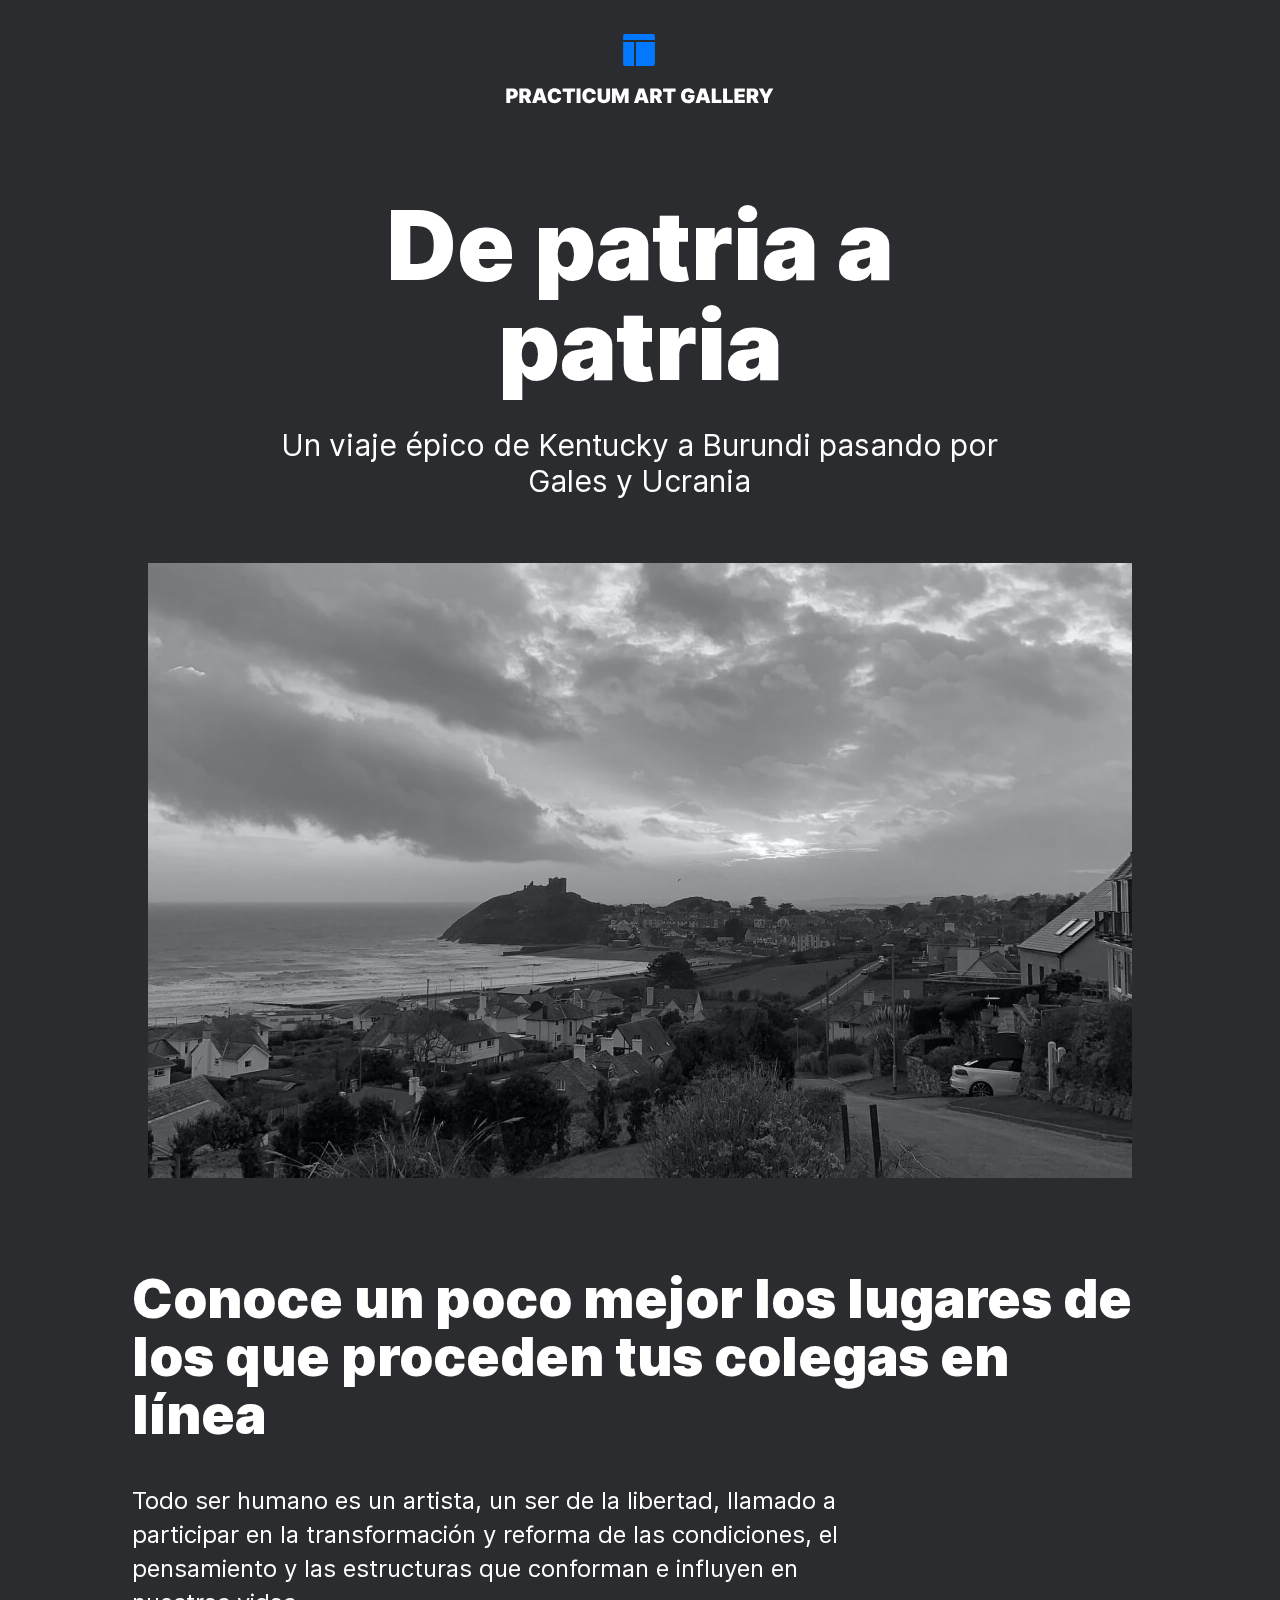
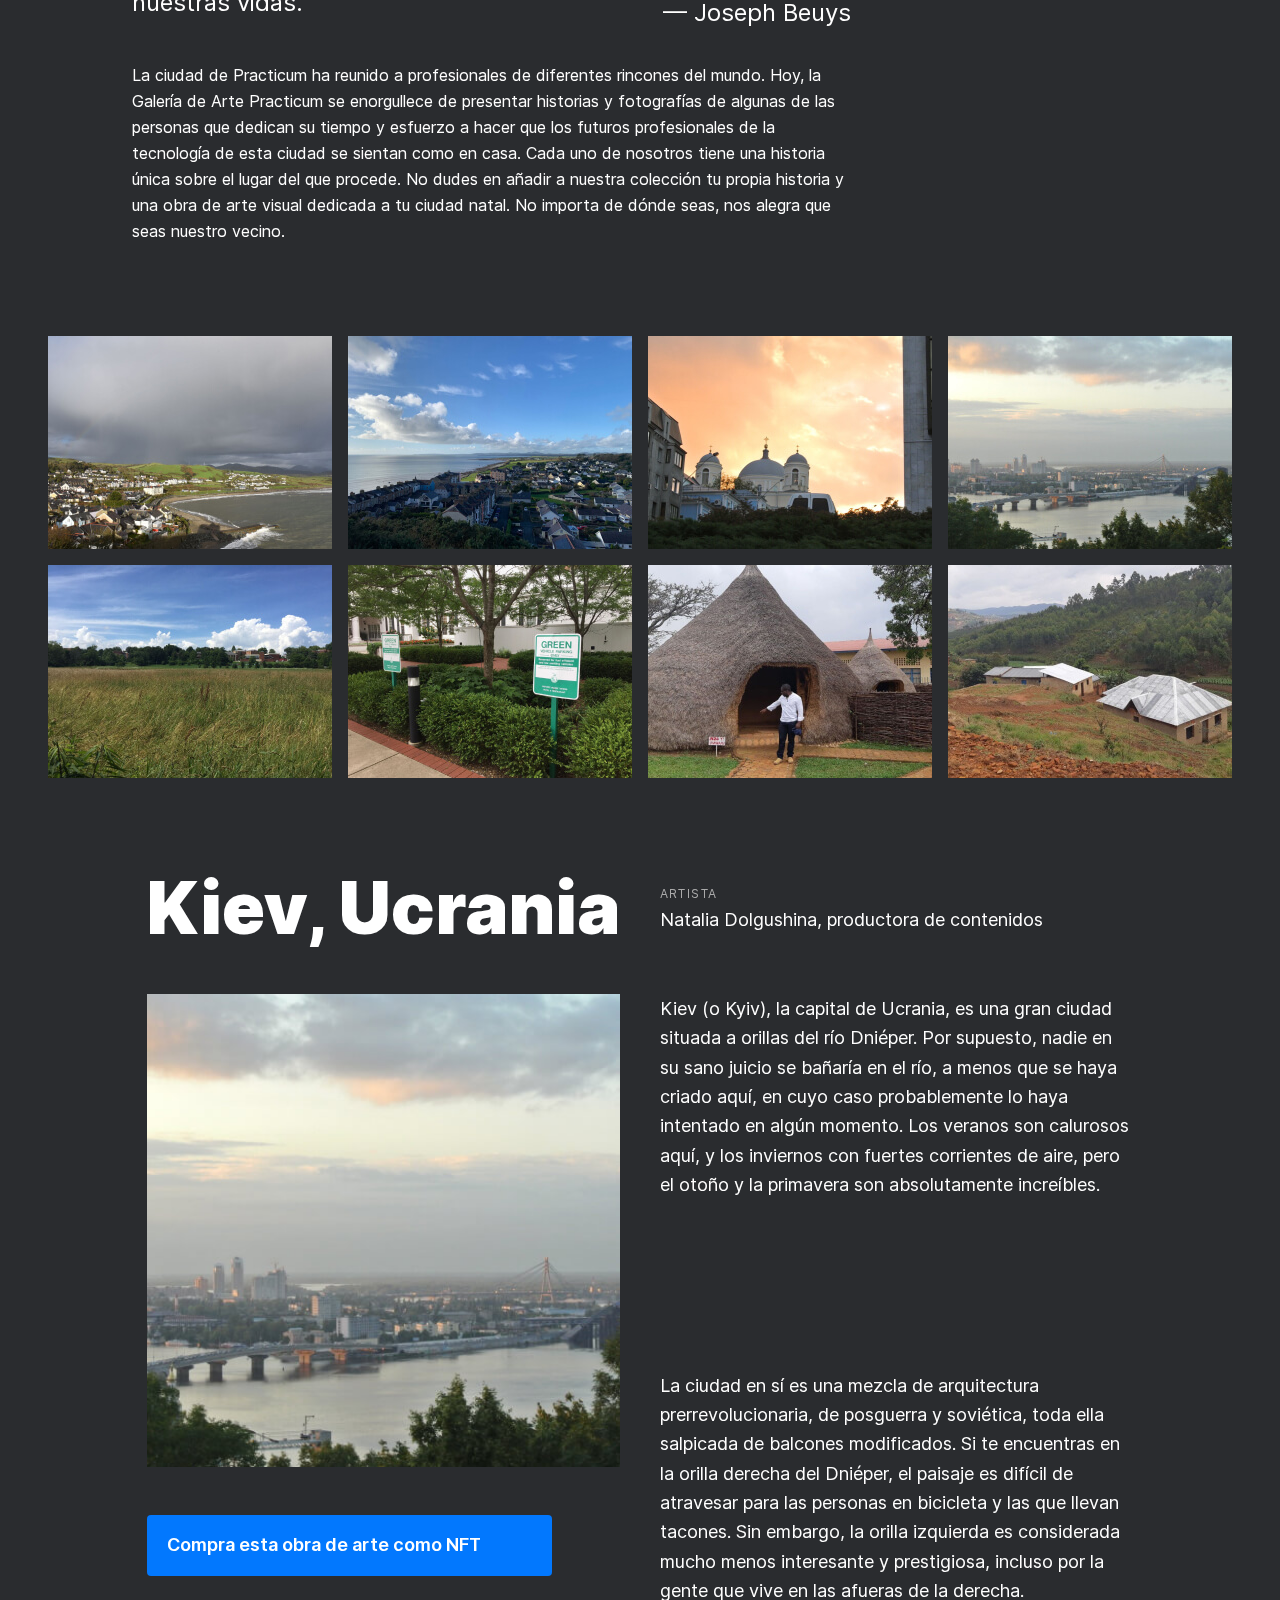
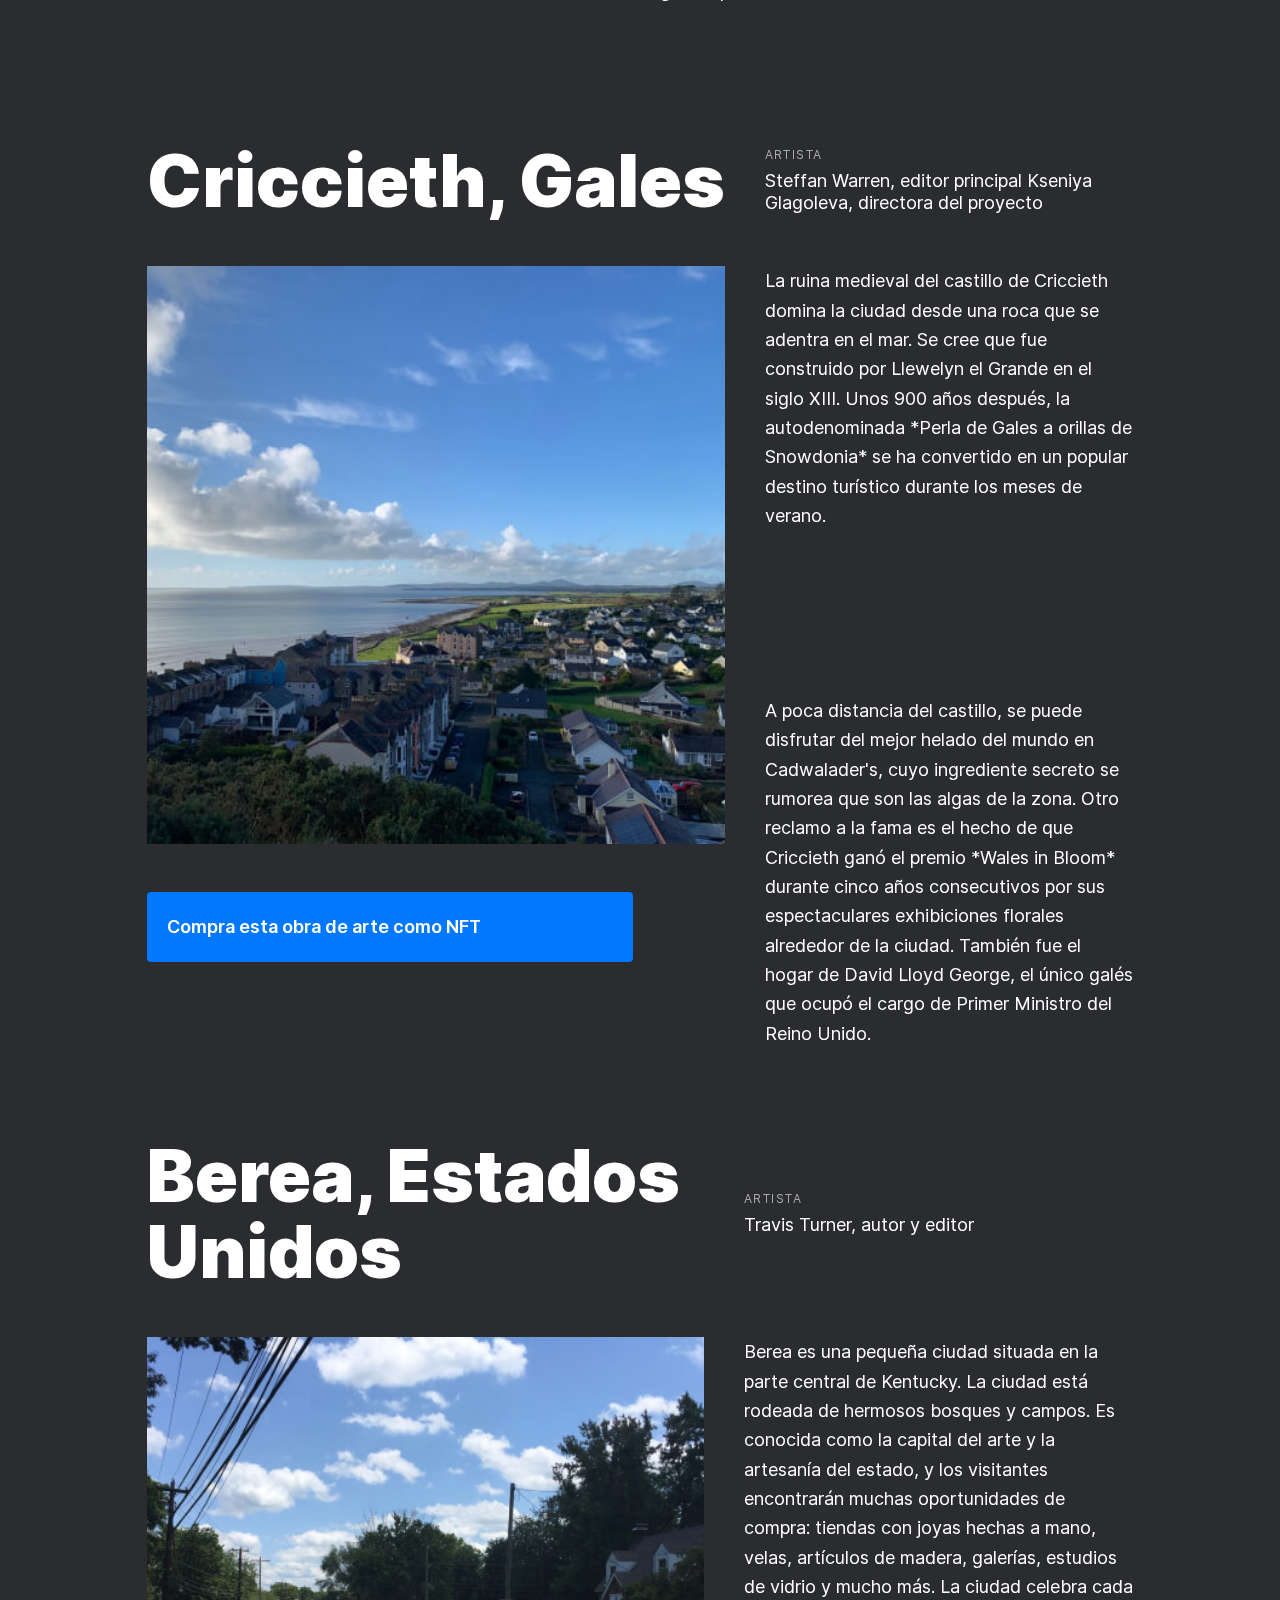
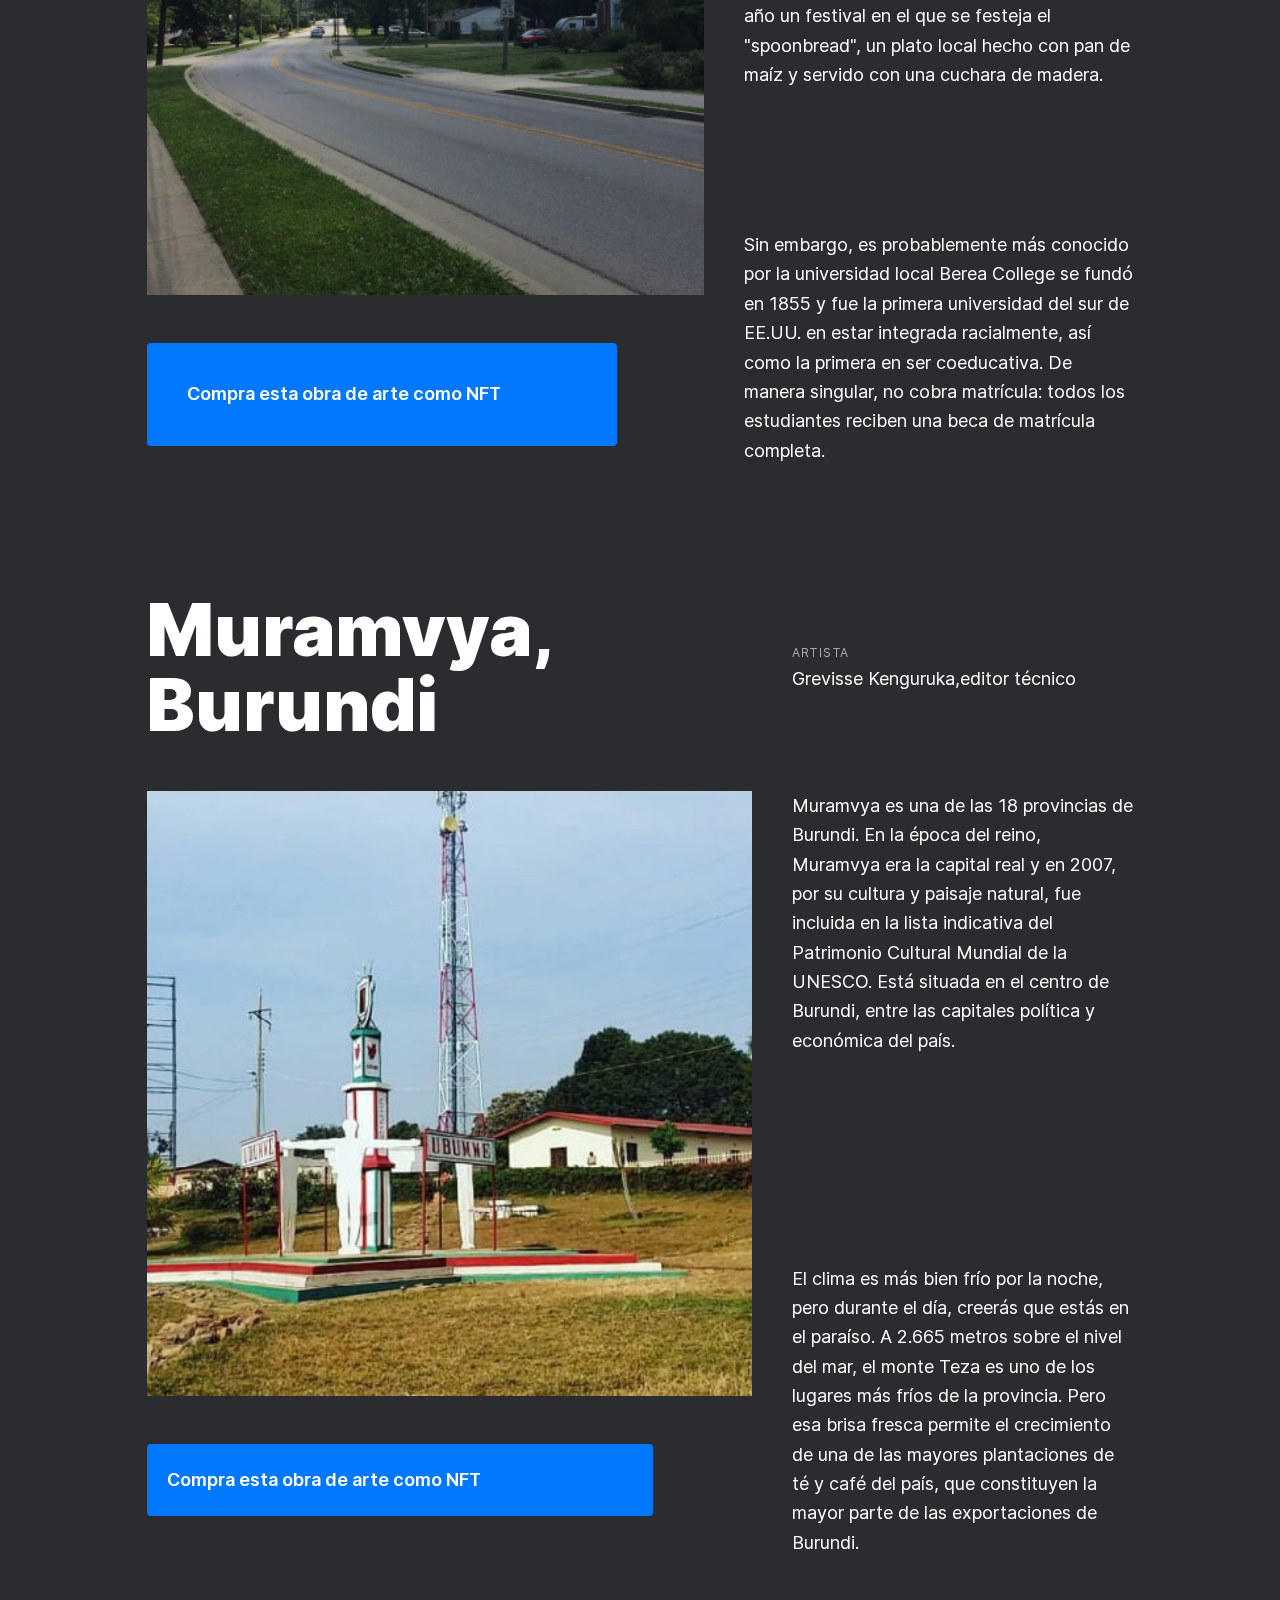
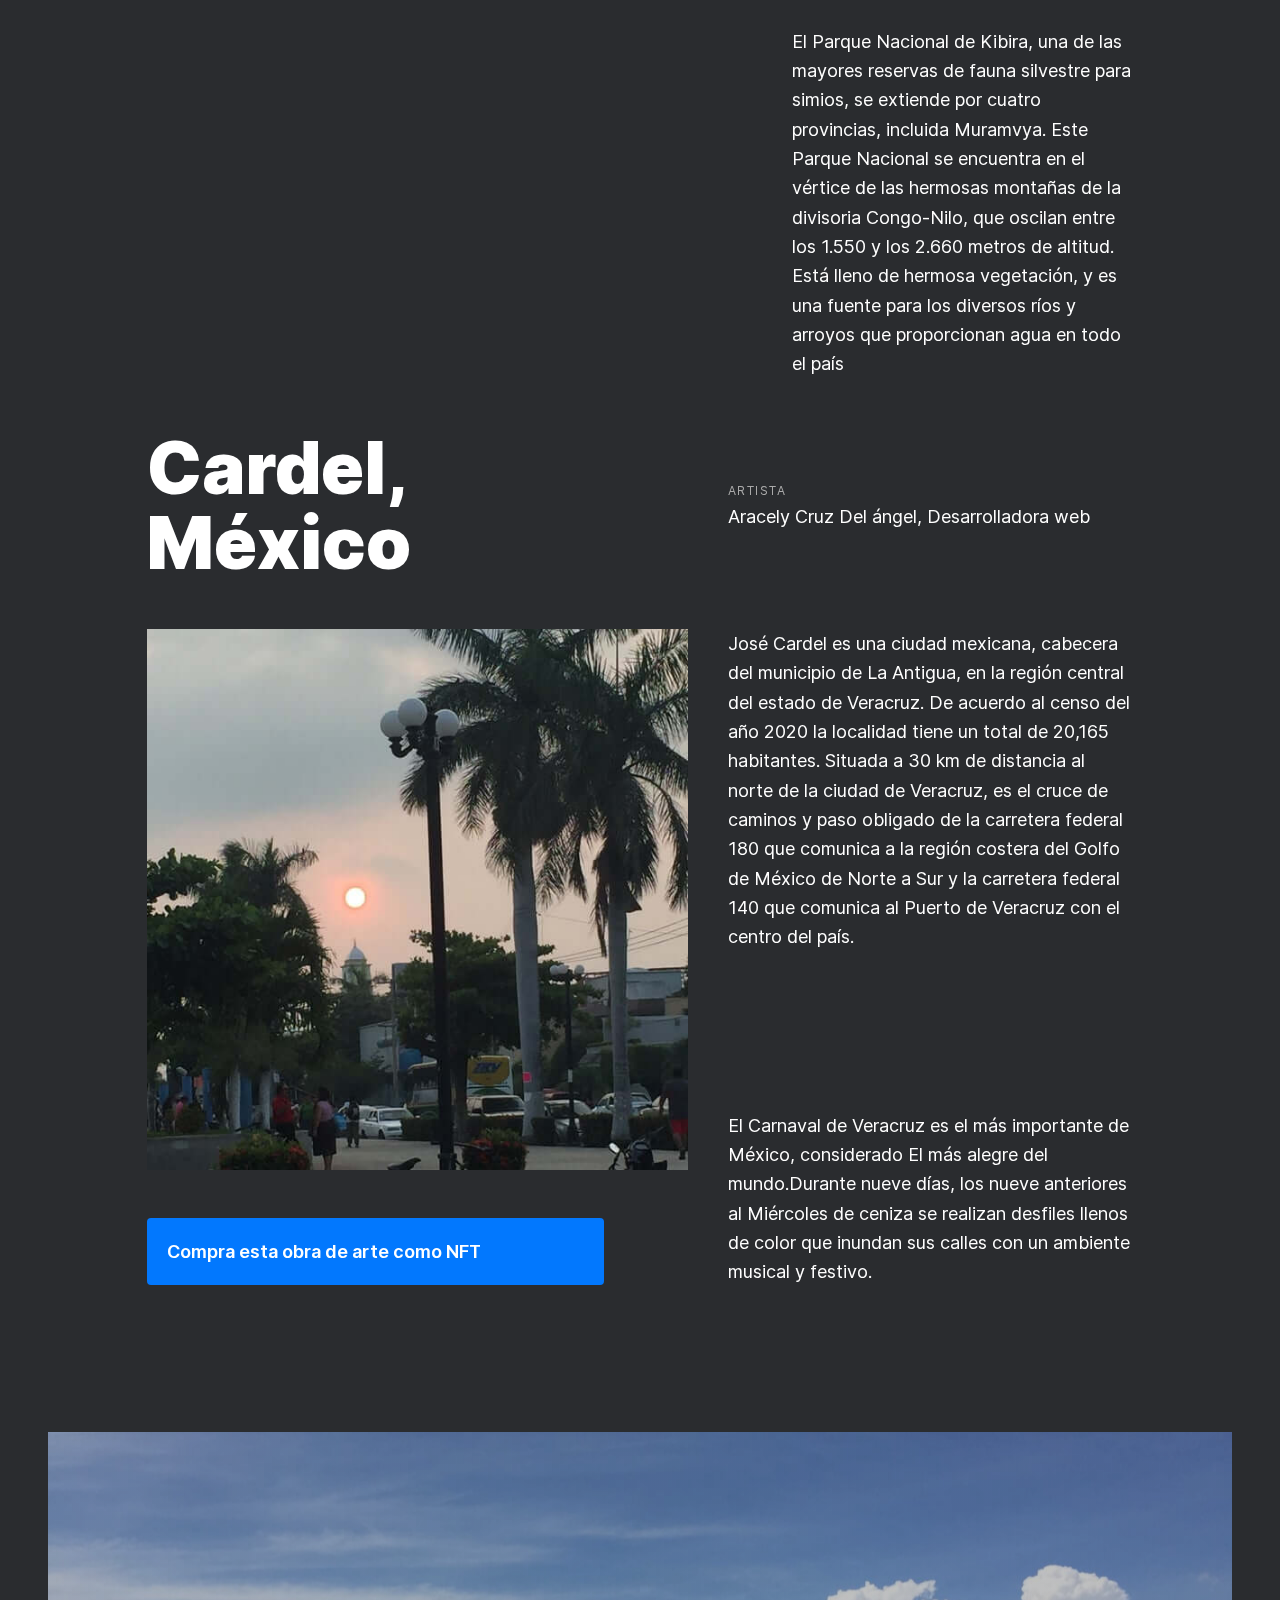
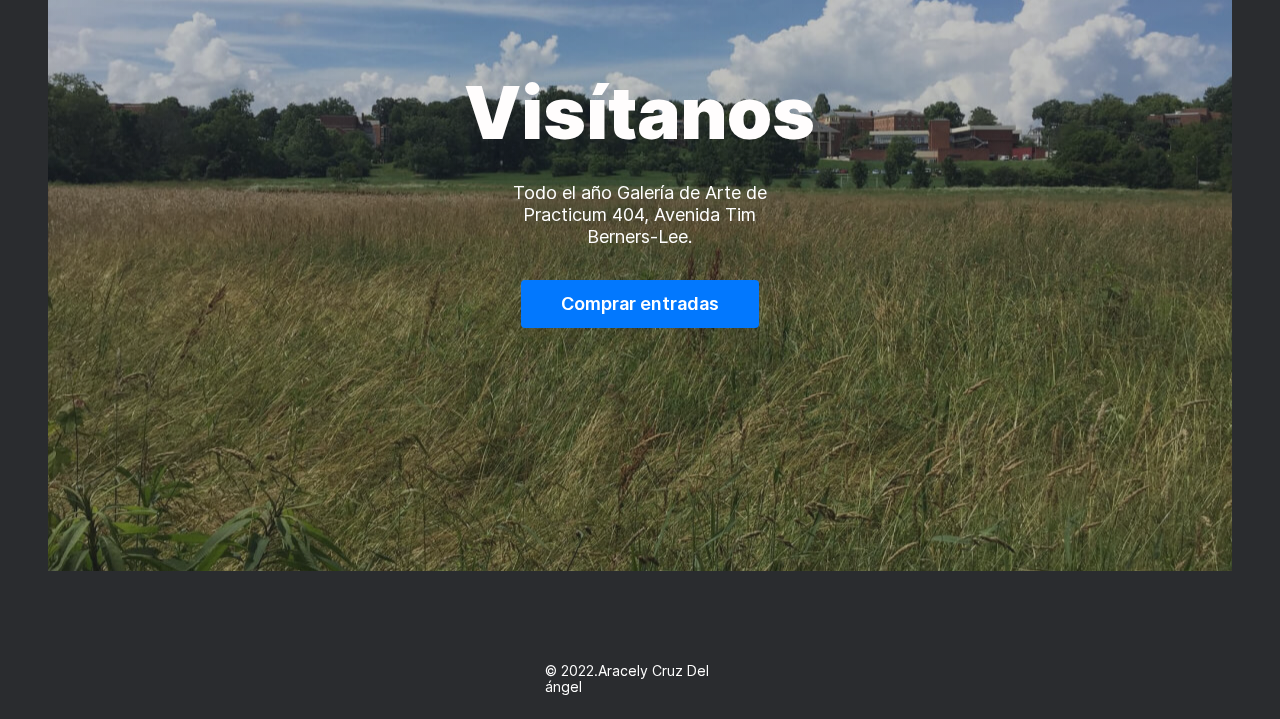
==== index.html @ 0a758951 "html con etiquetas incorrectas" ====
<!DOCTYPE html>
<html lang="es">
  <head>
    <meta charset="UTF-8" />
    <title>De patria a patria</title>
    <link rel="stylesheet" href="./pages/index.css" />
    <meta
      name="viewport"
      content="width=device-width, initial-scale=1.0 , maximum-scale-1"
    />
  </head>
  <body>
    <main class="page">
      <img
        class="logo"
        alt="recuadro seccionado logo"
        src="./images/logo-image.svg"
      />
      <section class="lead">
        <h1 class="lead__title">De patria a patria</h1>
        <h2 class="lead__subtitle">
          Un viaje épico de Kentucky a Burundi pasando por Gales y Ucrania
        </h2>
        <img
          class="lead__image"
          src="./images/kalegin-michail-lead.jpg"
          alt="Atardecer"
        />
      </section>
      <section class="intro">
        <h2 class="intro__title">
          Conoce un poco mejor los lugares de los que proceden tus colegas en
          línea
        </h2>
        <p class="intro__open-text">
          Todo ser humano es un artista, un ser de la libertad, llamado a
          participar en la transformación y reforma de las condiciones, el
          pensamiento y las estructuras que conforman e influyen en nuestras
          vidas.
        </p>
        <p class="intro__open-text-author">— Joseph Beuys</p>
        <p class="intro__main-text">
          La ciudad de Practicum ha reunido a profesionales de diferentes
          rincones del mundo. Hoy, la Galería de Arte Practicum se enorgullece
          de presentar historias y fotografías de algunas de las personas que
          dedican su tiempo y esfuerzo a hacer que los futuros profesionales de
          la tecnología de esta ciudad se sientan como en casa. Cada uno de
          nosotros tiene una historia única sobre el lugar del que procede. No
          dudes en añadir a nuestra colección tu propia historia y una obra de
          arte visual dedicada a tu ciudad natal. No importa de dónde seas, nos
          alegra que seas nuestro vecino.
        </p>
      </section>

      <div class="photo-grid">
        <img
          src="./images/photo-grid__costa.jpg"
          alt="Costa luminosa con ciudad a la orilla"
          class="photo-grid__item"
        />
        <img
          src="./images/photo-grid__mar.jpg"
          alt="Ciudad al anochecer con vista al mar"
          class="photo-grid__item"
        />
        <img
          src="./images/photo-grid__church.jpg"
          alt="Vista de la cúpula de iglesia con atardecer rojo al horizonte"
          class="photo-grid__item"
        />
        <img
          src="./images/photo-grid__river.jpg"
          alt="Vista de un puente que conecta a la ciudad separada por un río"
          class="photo-grid__item"
        />
        <img
          src="./images/photo-grid__grass.jpg"
          alt="Bonito paisaje soleado y cielo azul de una planicie con pasto alto"
          class="photo-grid__item"
        />
        <img
          src="./images/photo-grid__green.jpg"
          alt="Aviso de zonas verdes"
          class="photo-grid__item"
        />
        <img
          src="./images/photo-grid__choza.jpg"
          alt="Imagen de choza de paja y hombre saliendo de ella"
          class="photo-grid__item"
        />
        <img
          src="./images/photo-grid__house.jpg"
          alt="Casas pintorescas en la colindancia de las llanuras"
          class="photo-grid__item"
        />
      </div>

      <section class="places">
        <div class="place">
          <h2 class="place__title">Kiev, Ucrania</h2>
          <img
            src="./images/place__kievUcrania.jpg"
            alt="Puente que conecta el río que traviesa Kiev en Ucrania"
            class="place__image"
          />

          <a
            href="https://www.theverge.com/22310188/nft-explainer-what-is-blockchain-crypto-art-faq"
            target="_blank"
            rel="noopener noreferrer"
            class="place__NFT-button"
            >Compra esta obra de arte como NFT</a
          >

          <a href="#" class="place__artist-heading">ARTISTA</a>
          <a href="#" class="place__artist-name">
            Natalia Dolgushina, productora de contenidos
          </a>
          <p class="place__paragraph-intro">
            Kiev (o Kyiv), la capital de Ucrania, es una gran ciudad situada a
            orillas del río Dniéper. Por supuesto, nadie en su sano juicio se
            bañaría en el río, a menos que se haya criado aquí, en cuyo caso
            probablemente lo haya intentado en algún momento. Los veranos son
            calurosos aquí, y los inviernos con fuertes corrientes de aire, pero
            el otoño y la primavera son absolutamente increíbles.
          </p>
          <p class="place__paragraph-main">
            La ciudad en sí es una mezcla de arquitectura prerrevolucionaria, de
            posguerra y soviética, toda ella salpicada de balcones modificados.
            Si te encuentras en la orilla derecha del Dniéper, el paisaje es
            difícil de atravesar para las personas en bicicleta y las que llevan
            tacones. Sin embargo, la orilla izquierda es considerada mucho menos
            interesante y prestigiosa, incluso por la gente que vive en las
            afueras de la derecha.
          </p>
        </div>

        <div class="place">
          <h2 class="place__title">Criccieth, Gales</h2>
          <img
            src="./images/place__cricciethGales.jpg"
            alt="Vista al mar en Criccieth Gales"
            class="place__image"
          />

          <a
            href="https://www.theverge.com/22310188/nft-explainer-what-is-blockchain-crypto-art-faq"
            target="_blank"
            rel="noopener noreferrer"
            class="place__NFT-button"
            >Compra esta obra de arte como NFT</a
          >

          <a href="#" class="place__artist-heading">ARTISTA</a>
          <a href="#" class="place__artist-name">
            Steffan Warren, editor principal Kseniya Glagoleva, directora del
            proyecto
          </a>

          <p class="place__paragraph-intro">
            La ruina medieval del castillo de Criccieth domina la ciudad desde
            una roca que se adentra en el mar. Se cree que fue construido por
            Llewelyn el Grande en el siglo XIII. Unos 900 años después, la
            autodenominada *Perla de Gales a orillas de Snowdonia* se ha
            convertido en un popular destino turístico durante los meses de
            verano.
          </p>
          <p class="place__paragraph-main">
            A poca distancia del castillo, se puede disfrutar del mejor helado
            del mundo en Cadwalader's, cuyo ingrediente secreto se rumorea que
            son las algas de la zona. Otro reclamo a la fama es el hecho de que
            Criccieth ganó el premio *Wales in Bloom* durante cinco años
            consecutivos por sus espectaculares exhibiciones florales alrededor
            de la ciudad. También fue el hogar de David Lloyd George, el único
            galés que ocupó el cargo de Primer Ministro del Reino Unido.
          </p>
        </div>

        <div class="place">
          <h2 class="place__title">Berea, Estados Unidos</h2>
          <img
            src="./images/place__bereaEU.jpg"
            alt="Puente que conecta el río que traviesa Kiev en Ucrania"
            class="place__image"
          />

          <div class="place__NFT-button">
            <a
              href="https://www.theverge.com/22310188/nft-explainer-what-is-blockchain-crypto-art-faq"
              target="_blank"
              rel="noopener noreferrer"
              class="place__NFT-button"
              >Compra esta obra de arte como NFT</a
            >
          </div>

          <a href="#" class="place__artist-heading">ARTISTA</a>
          <a href="#" class="place__artist-name"
            >Travis Turner, autor y editor</a
          >

          <p class="place__paragraph-intro">
            Berea es una pequeña ciudad situada en la parte central de Kentucky.
            La ciudad está rodeada de hermosos bosques y campos. Es conocida
            como la capital del arte y la artesanía del estado, y los visitantes
            encontrarán muchas oportunidades de compra: tiendas con joyas hechas
            a mano, velas, artículos de madera, galerías, estudios de vidrio y
            mucho más. La ciudad celebra cada año un festival en el que se
            festeja el "spoonbread", un plato local hecho con pan de maíz y
            servido con una cuchara de madera.
          </p>
          <p class="place__paragraph-main">
            Sin embargo, es probablemente más conocido por la universidad local
            Berea College se fundó en 1855 y fue la primera universidad del sur
            de EE.UU. en estar integrada racialmente, así como la primera en ser
            coeducativa. De manera singular, no cobra matrícula: todos los
            estudiantes reciben una beca de matrícula completa.
          </p>
        </div>

        <div class="place">
          <h2 class="place__title">Muramvya, Burundi</h2>
          <img
            src="./images/place__muramvyaBurundi.jpg"
            alt="Puente que conecta el río que traviesa Kiev en Ucrania"
            class="place__image"
          />

          <a
            href="https://www.theverge.com/22310188/nft-explainer-what-is-blockchain-crypto-art-faq"
            target="_blank"
            rel="noopener noreferrer"
            class="place__NFT-button"
            >Compra esta obra de arte como NFT</a
          >

          <a href="#" class="place__artist-heading">ARTISTA</a>
          <a href="#" class="place__artist-name">
            Grevisse Kenguruka,editor técnico
          </a>

          <p class="place__paragraph-intro">
            Muramvya es una de las 18 provincias de Burundi. En la época del
            reino, Muramvya era la capital real y en 2007, por su cultura y
            paisaje natural, fue incluida en la lista indicativa del Patrimonio
            Cultural Mundial de la UNESCO. Está situada en el centro de Burundi,
            entre las capitales política y económica del país.
          </p>
          <p class="place__paragraph-main">
            El clima es más bien frío por la noche, pero durante el día, creerás
            que estás en el paraíso. A 2.665 metros sobre el nivel del mar, el
            monte Teza es uno de los lugares más fríos de la provincia. Pero esa
            brisa fresca permite el crecimiento de una de las mayores
            plantaciones de té y café del país, que constituyen la mayor parte
            de las exportaciones de Burundi.
          </p>
          <p class="place__paragraph-plus">
            El Parque Nacional de Kibira, una de las mayores reservas de fauna
            silvestre para simios, se extiende por cuatro provincias, incluida
            Muramvya. Este Parque Nacional se encuentra en el vértice de las
            hermosas montañas de la divisoria Congo-Nilo, que oscilan entre los
            1.550 y los 2.660 metros de altitud. Está lleno de hermosa
            vegetación, y es una fuente para los diversos ríos y arroyos que
            proporcionan agua en todo el país
          </p>
        </div>

        <div class="place">
          <h2 class="place__title">Cardel,<br />México</h2>
          <img
            src="./images/place__cardelMexico.jpg"
            alt="Puente que conecta el río que traviesa Kiev en Ucrania"
            class="place__image"
          />

          <a
            href="https://www.theverge.com/22310188/nft-explainer-what-is-blockchain-crypto-art-faq"
            target="_blank"
            rel="noopener noreferrer"
            class="place__NFT-button"
            >Compra esta obra de arte como NFT</a
          >

          <a href="#" class="place__artist-heading">ARTISTA</a>
          <a href="#" class="place__artist-name">
            Aracely Cruz Del ángel, Desarrolladora web
          </a>

          <p class="place__paragraph-intro">
            José Cardel es una ciudad mexicana, cabecera del municipio de La
            Antigua, en la región central del estado de Veracruz. De acuerdo al
            censo del año 2020 la localidad tiene un total de 20,165 habitantes.
            Situada a 30 km de distancia al norte de la ciudad de Veracruz, es
            el cruce de caminos y paso obligado de la carretera federal 180 que
            comunica a la región costera del Golfo de México de Norte a Sur y la
            carretera federal 140 que comunica al Puerto de Veracruz con el
            centro del país.
          </p>
          <p class="place__paragraph-main">
            El Carnaval de Veracruz es el más importante de México, considerado
            El más alegre del mundo.Durante nueve días, los nueve anteriores al
            Miércoles de ceniza se realizan desfiles llenos de color que inundan
            sus calles con un ambiente musical y festivo.
          </p>
        </div>
      </section>

      <div class="cover">
        <div class="cover__visit-container">
          <p class="cover__title">Visítanos</p>
          <p class="cover__subtitle">
            Todo el año Galería de Arte de Practicum 404, Avenida Tim
            Berners-Lee.
          </p>
          <a href="#" class="cover__buy-button">Comprar entradas</a>
        </div>
      </div>

      <footer class="footer">
        <p class="footer__copyright">© 2022.Aracely Cruz Del ángel</p>
      </footer>
    </main>
  </body>
</html>
---- pages/index.css ----
@import url(../vendor/normalize.css);
@import url(../fonts/fonts.css);
@import url(../blocks/page/page.css);

@import url(../blocks/logo/logo.css);

@import url(../blocks/lead/lead.css);
@import url(../blocks/lead/__title/lead__title.css);
@import url(../blocks/lead/__subtitle/lead__subtitle.css);
@import url(../blocks/lead/__image/lead__image.css);

@import url(../blocks/intro/intro.css);
@import url(../blocks/intro/__title/intro__title.css);
@import url(../blocks/intro/__open-text/intro__open-text.css);
@import url(../blocks/intro/__open-text-author/intro__open-text-author.css);
@import url(../blocks/intro/__main-text/intro__main-text.css);

@import url(../blocks/photo-grid/photo-grid.css);
@import url(../blocks/photo-grid/__item/photo-grid__item.css);

@import url(../blocks/places/places.css);

@import url(../blocks/place/place.css);
@import url(../blocks/place/__title/place__title.css);
@import url(../blocks/place/__image/place__image.css);
@import url(../blocks/place/__NFT-button/place__NFT-button.css);
@import url(../blocks/place/__artist-heading/place__artist-heading.css);
@import url(../blocks/place/__artist-name/place__artist-name.css);
@import url(../blocks/place/__paragraph-intro/place__paragraph-intro.css);
@import url(../blocks/place/__paragraph-main/place__paragraph-main.css);
@import url(../blocks/place/__paragraph-plus/place__paragraph-plus.css);

@import url(../blocks/cover/cover.css);
@import url(../blocks/cover/visit-container/cover__visit-container.css);
@import url(../blocks/cover/__title/cover__title.css);
@import url(../blocks/cover/__subtitle/cover__subtitle.css);
@import url(../blocks/cover/__buy-button/cover__buy-button.css);

@import url(../blocks/footer/footer.css);
@import url(../blocks/footer/__copyright/footer__copyright.css);
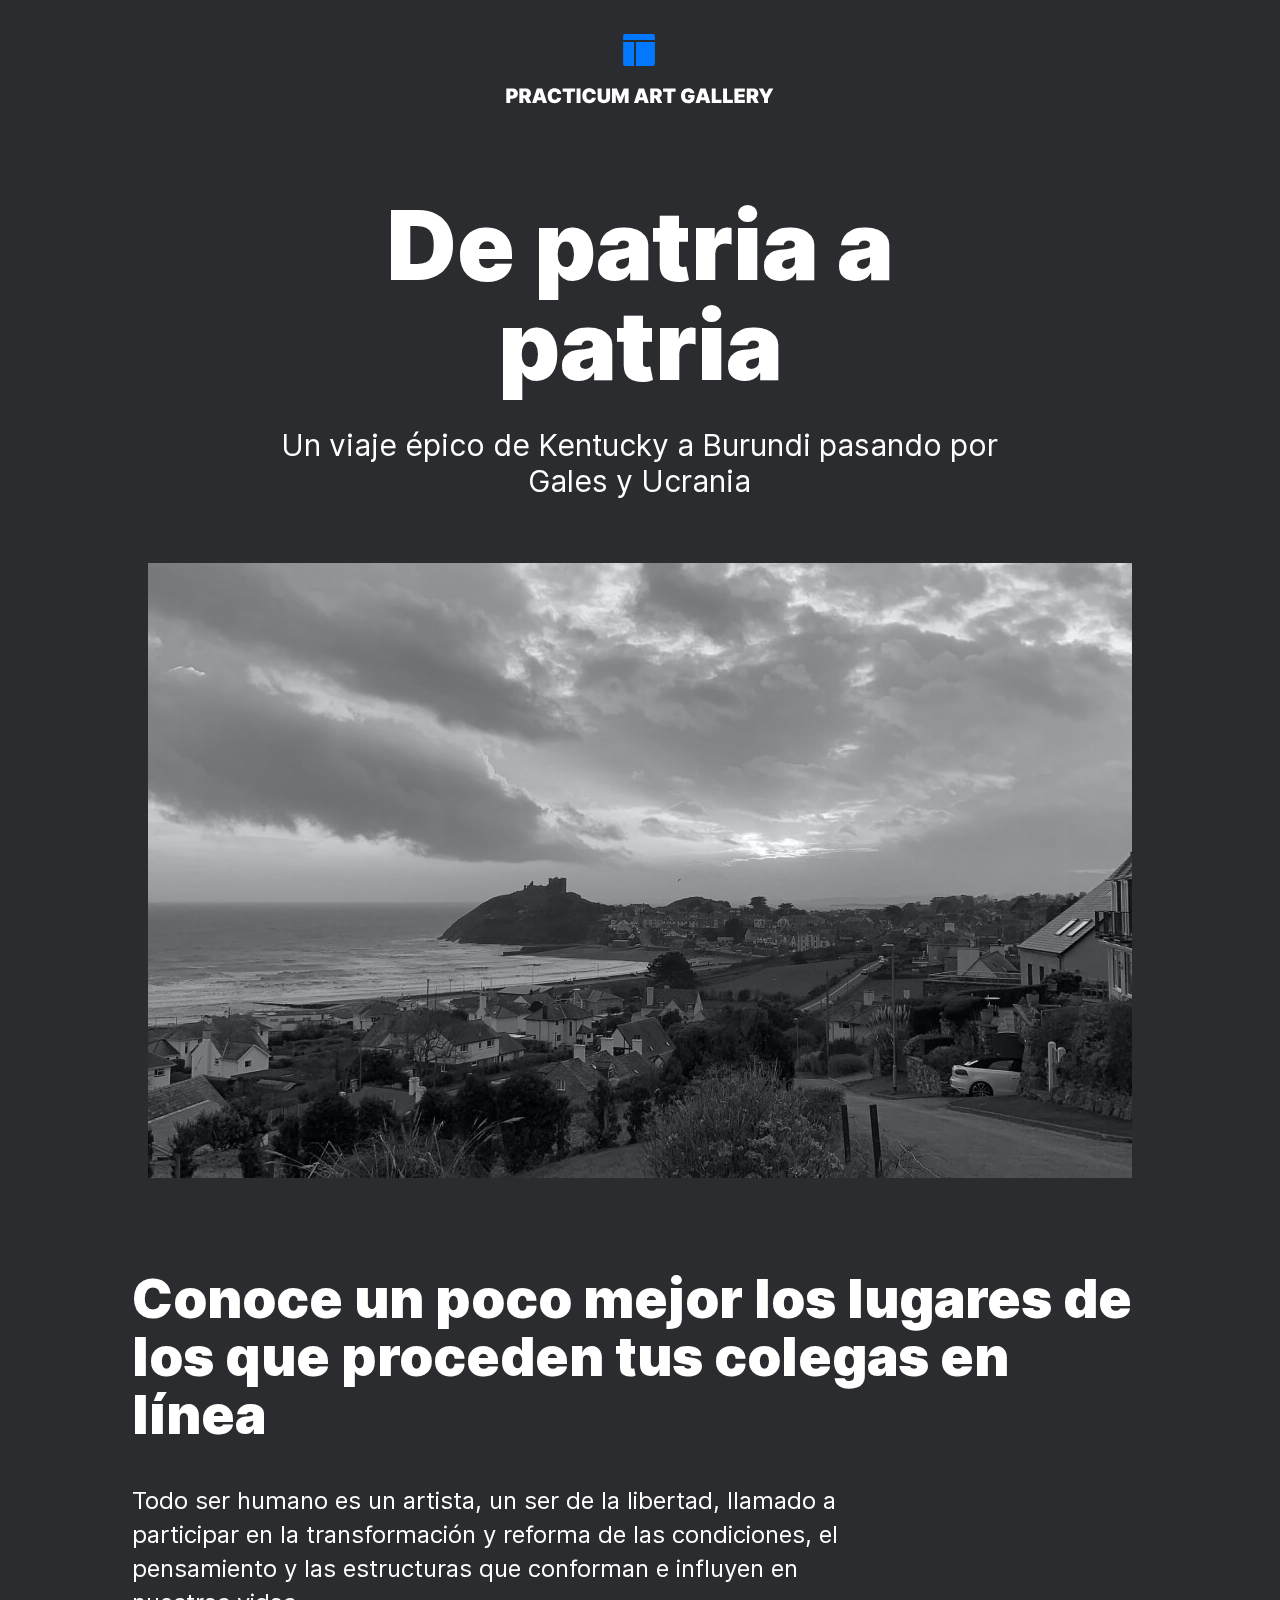
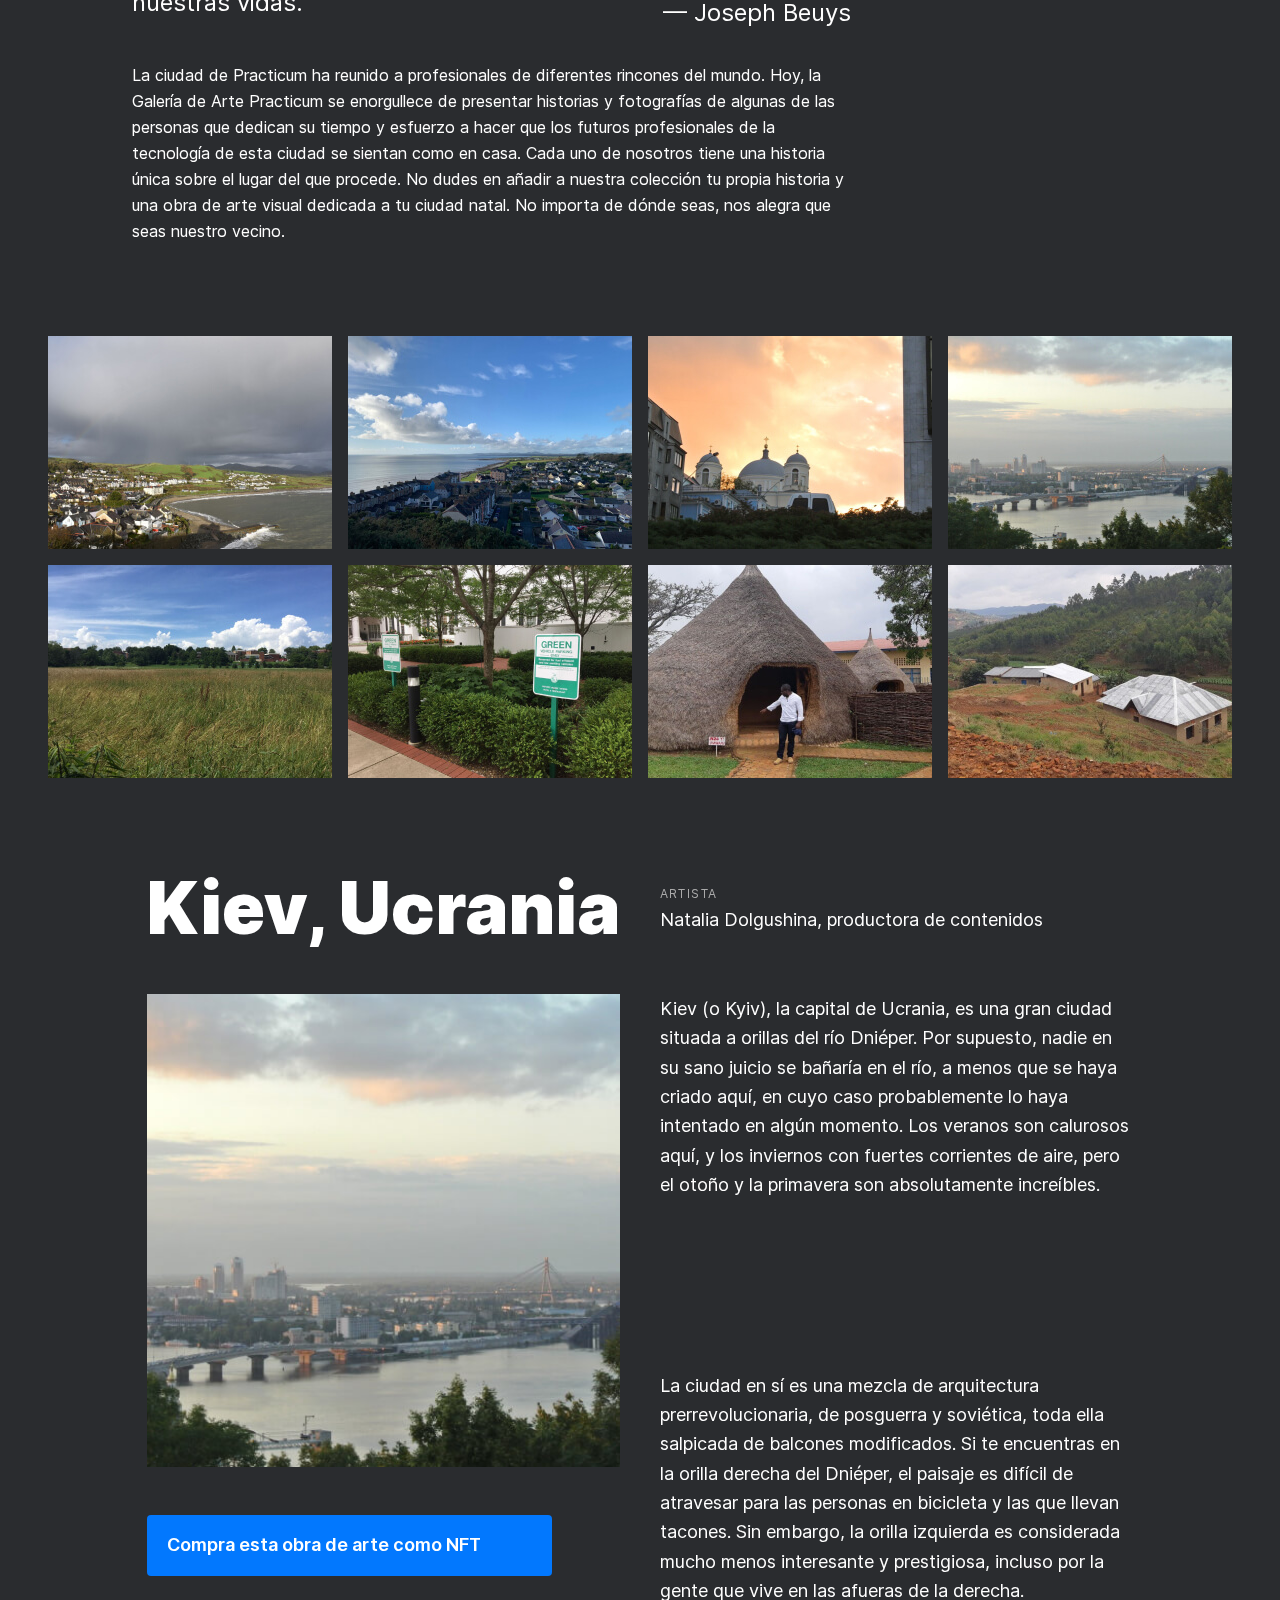
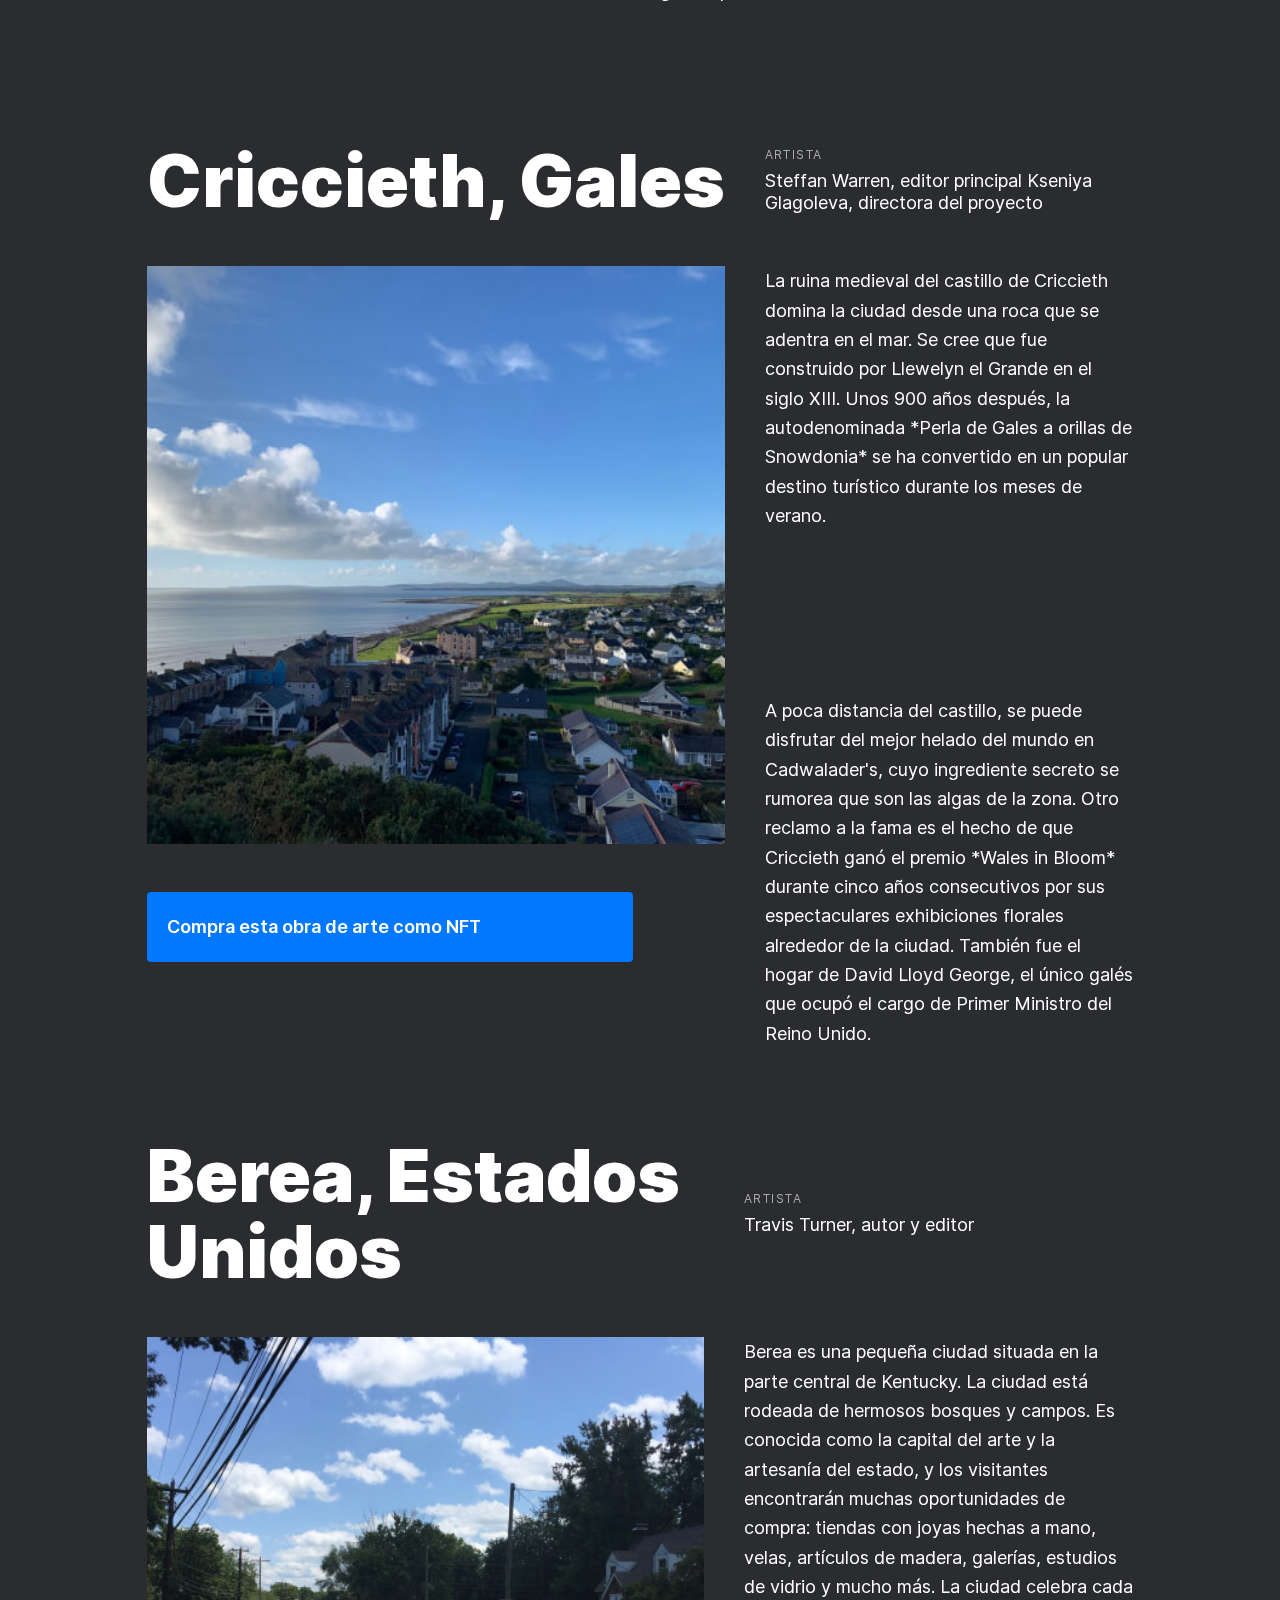
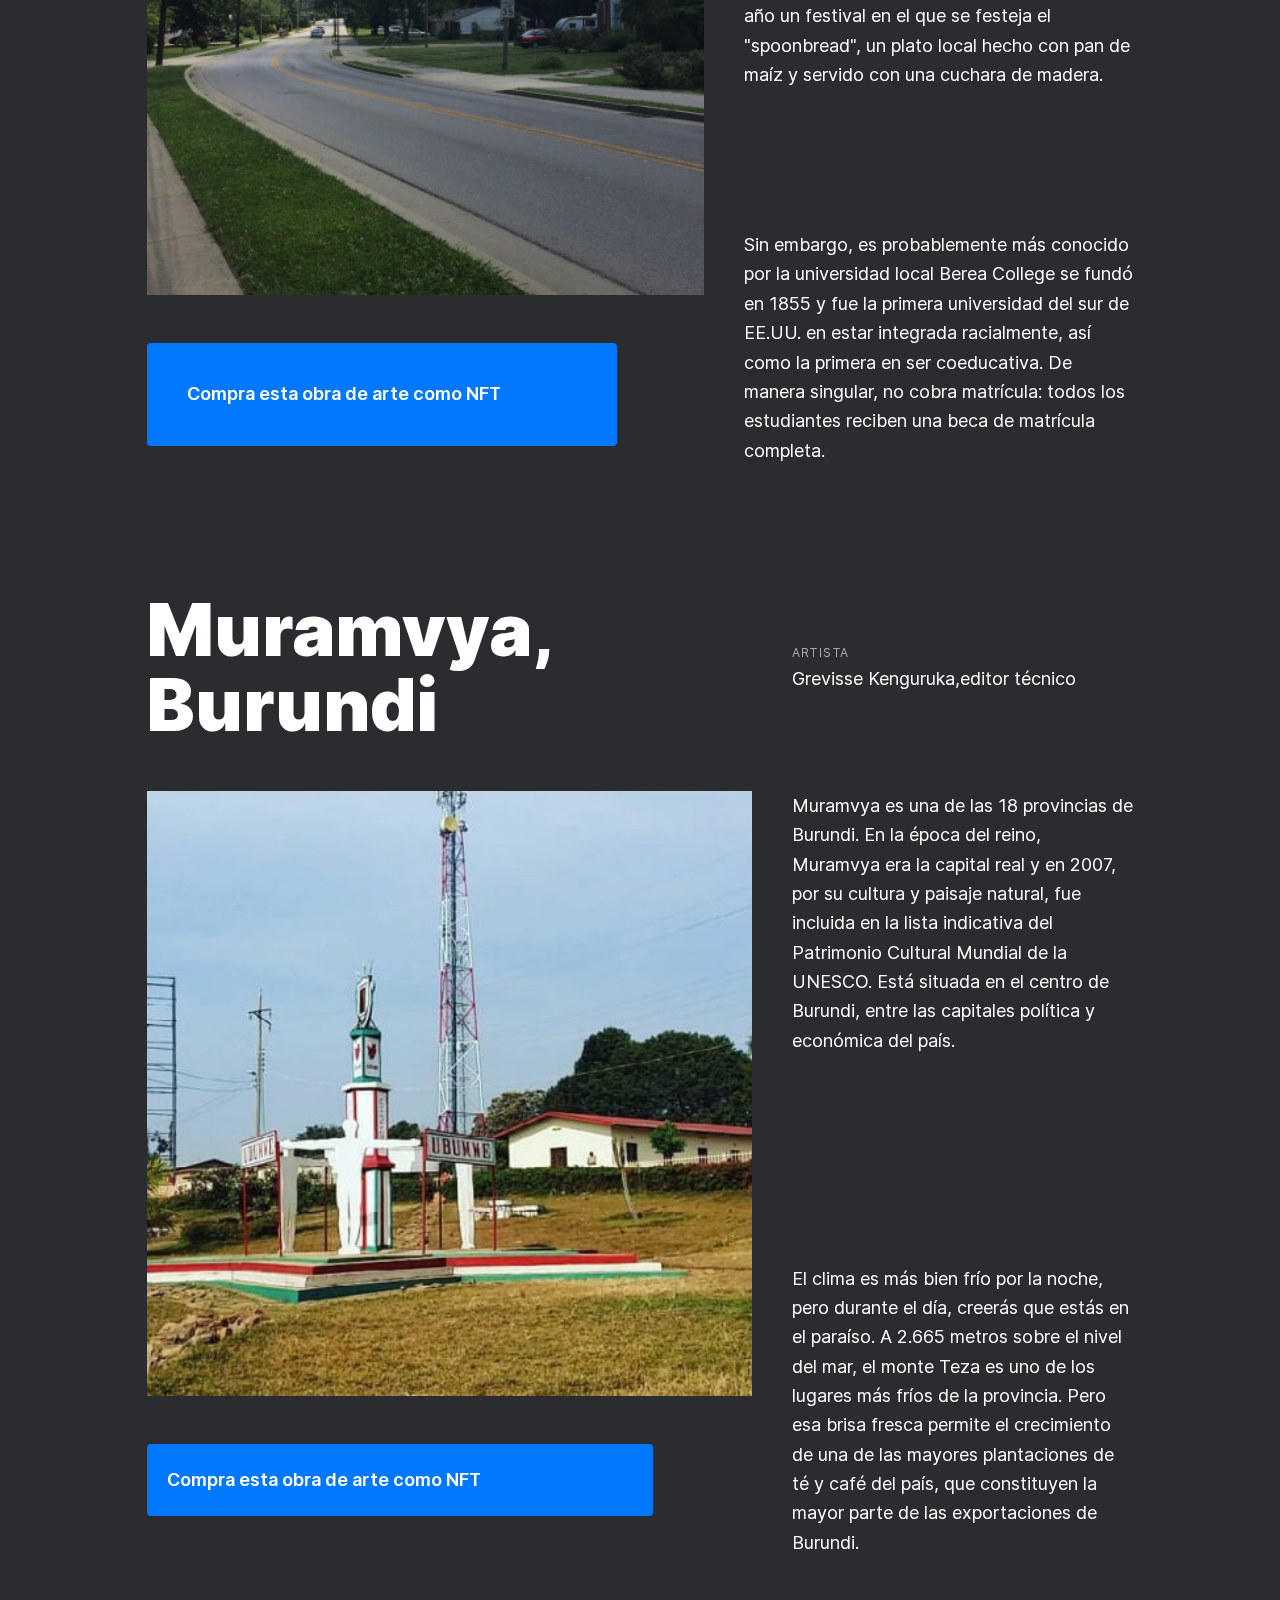
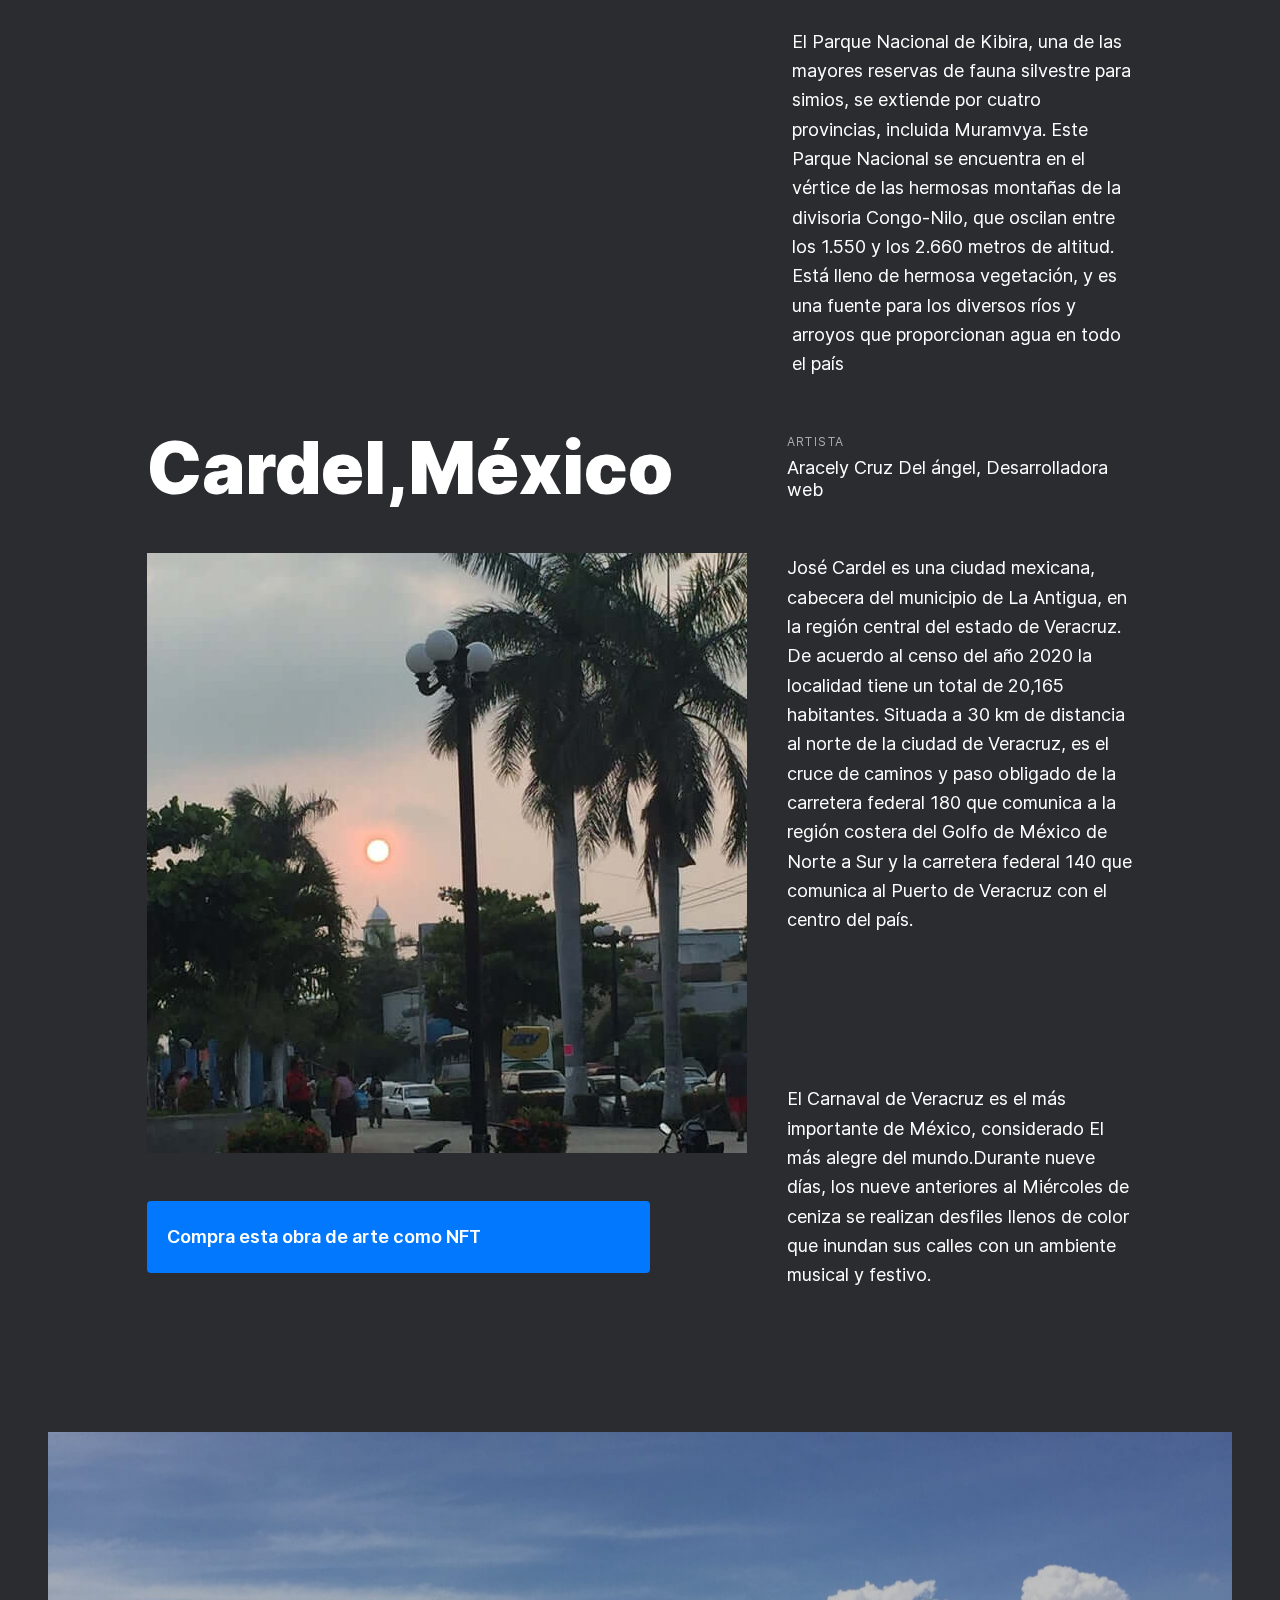
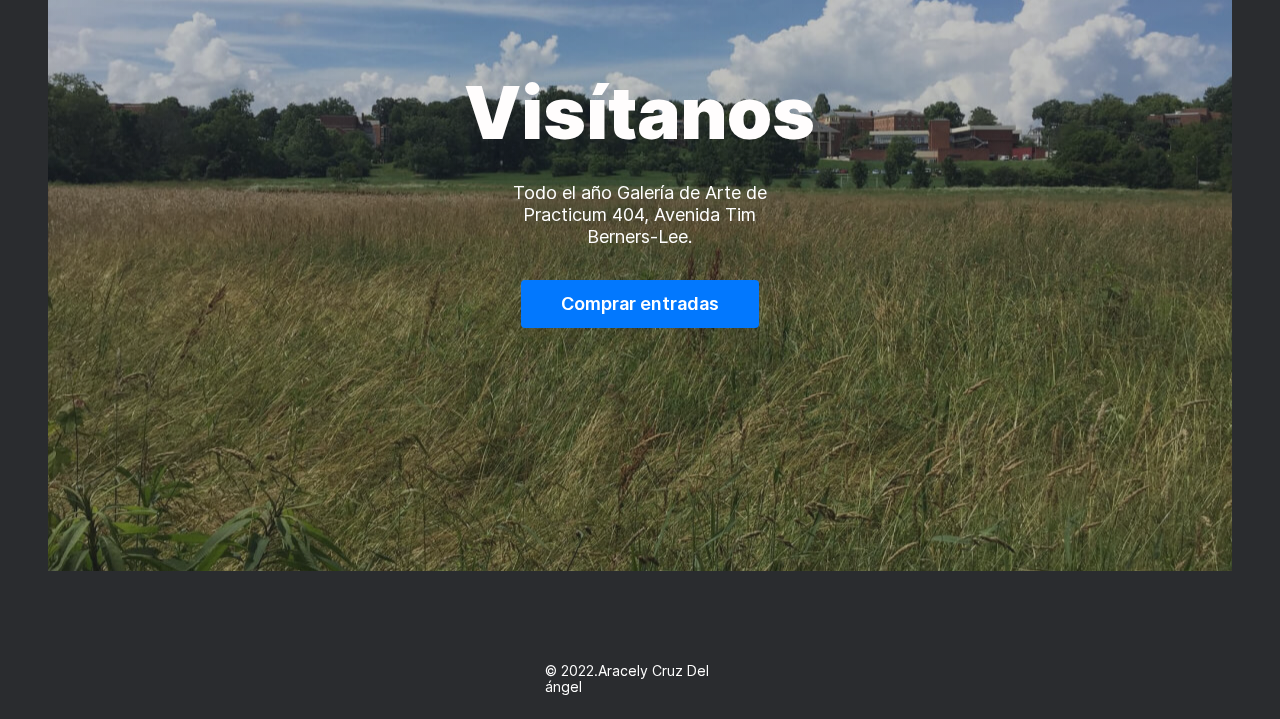
==== commit 8f522070: "removiendo elemnto br" ====
--- a/index.html
+++ b/index.html
@@ -266,7 +266,7 @@
         </div>
 
         <div class="place">
-          <h2 class="place__title">Cardel,<br />México</h2>
+          <h2 class="place__title">Cardel,México</h2>
           <img
             src="./images/place__cardelMexico.jpg"
             alt="Puente que conecta el río que traviesa Kiev en Ucrania"
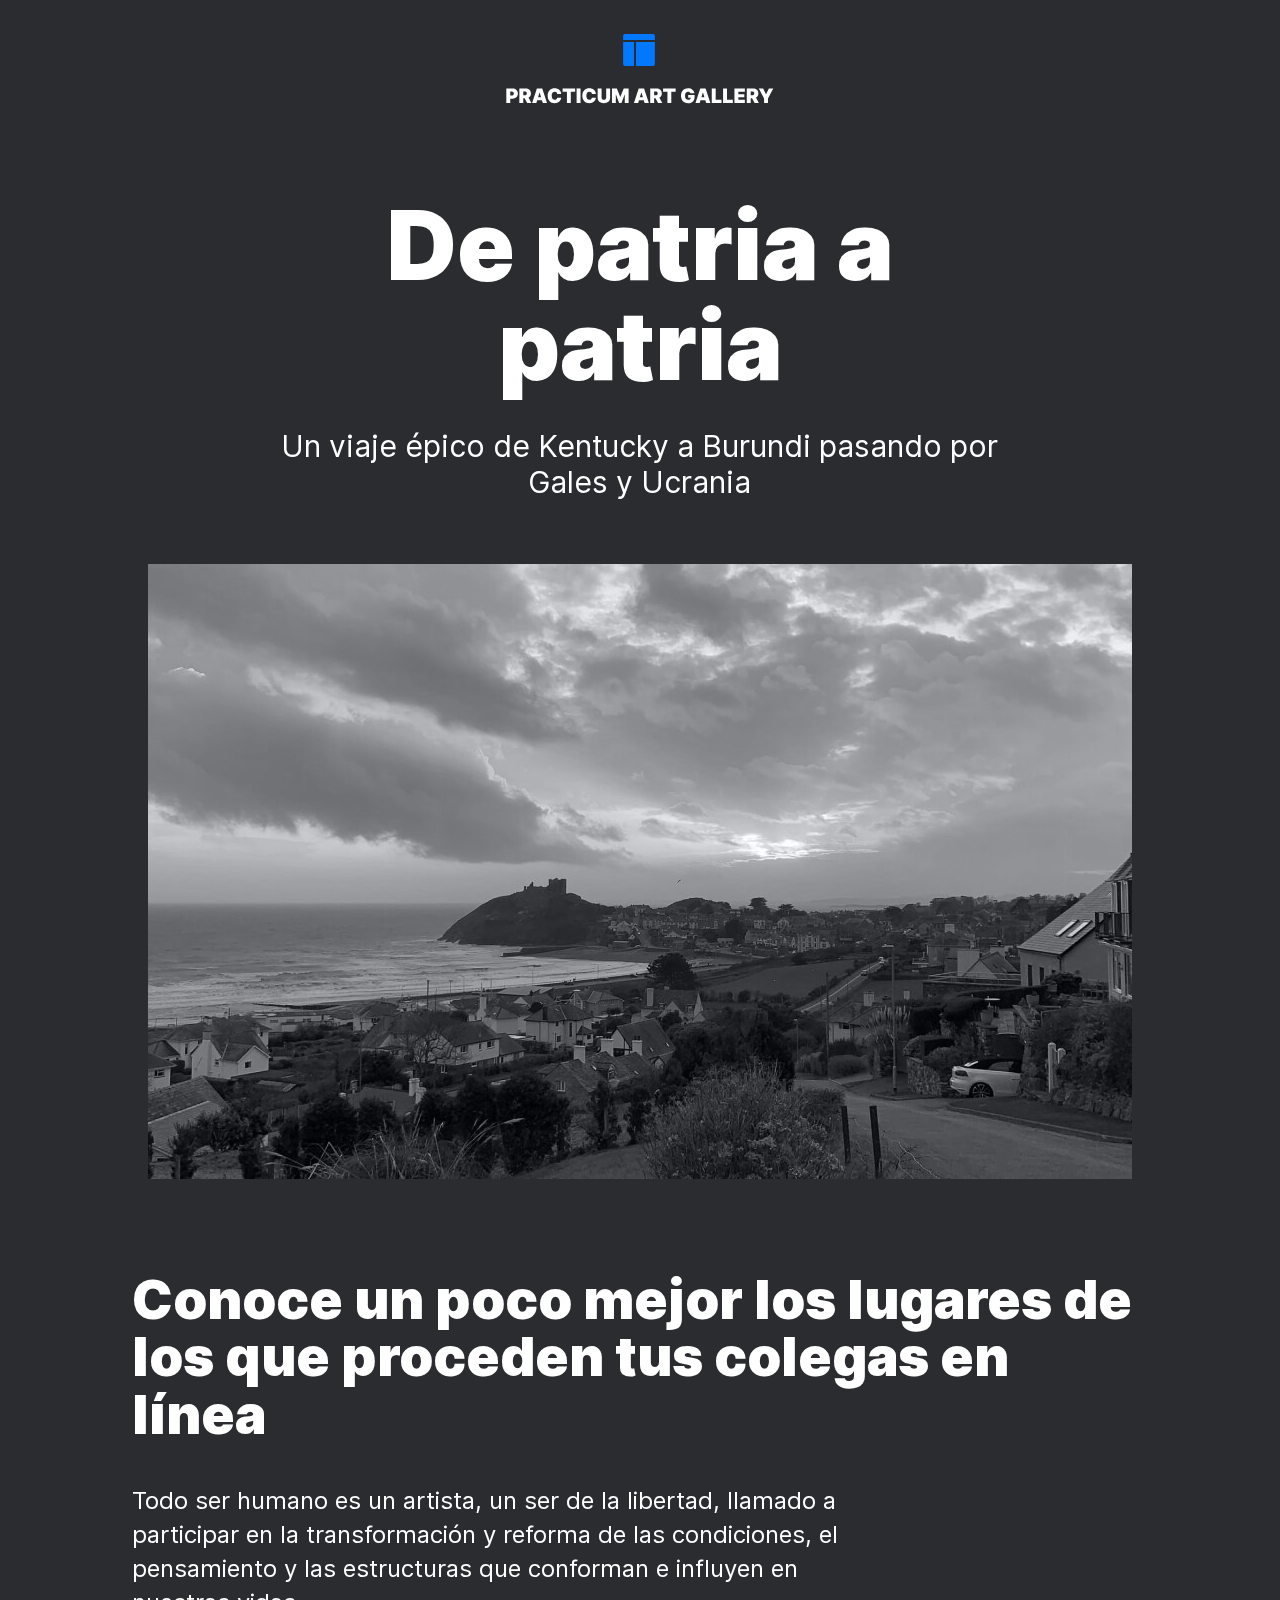
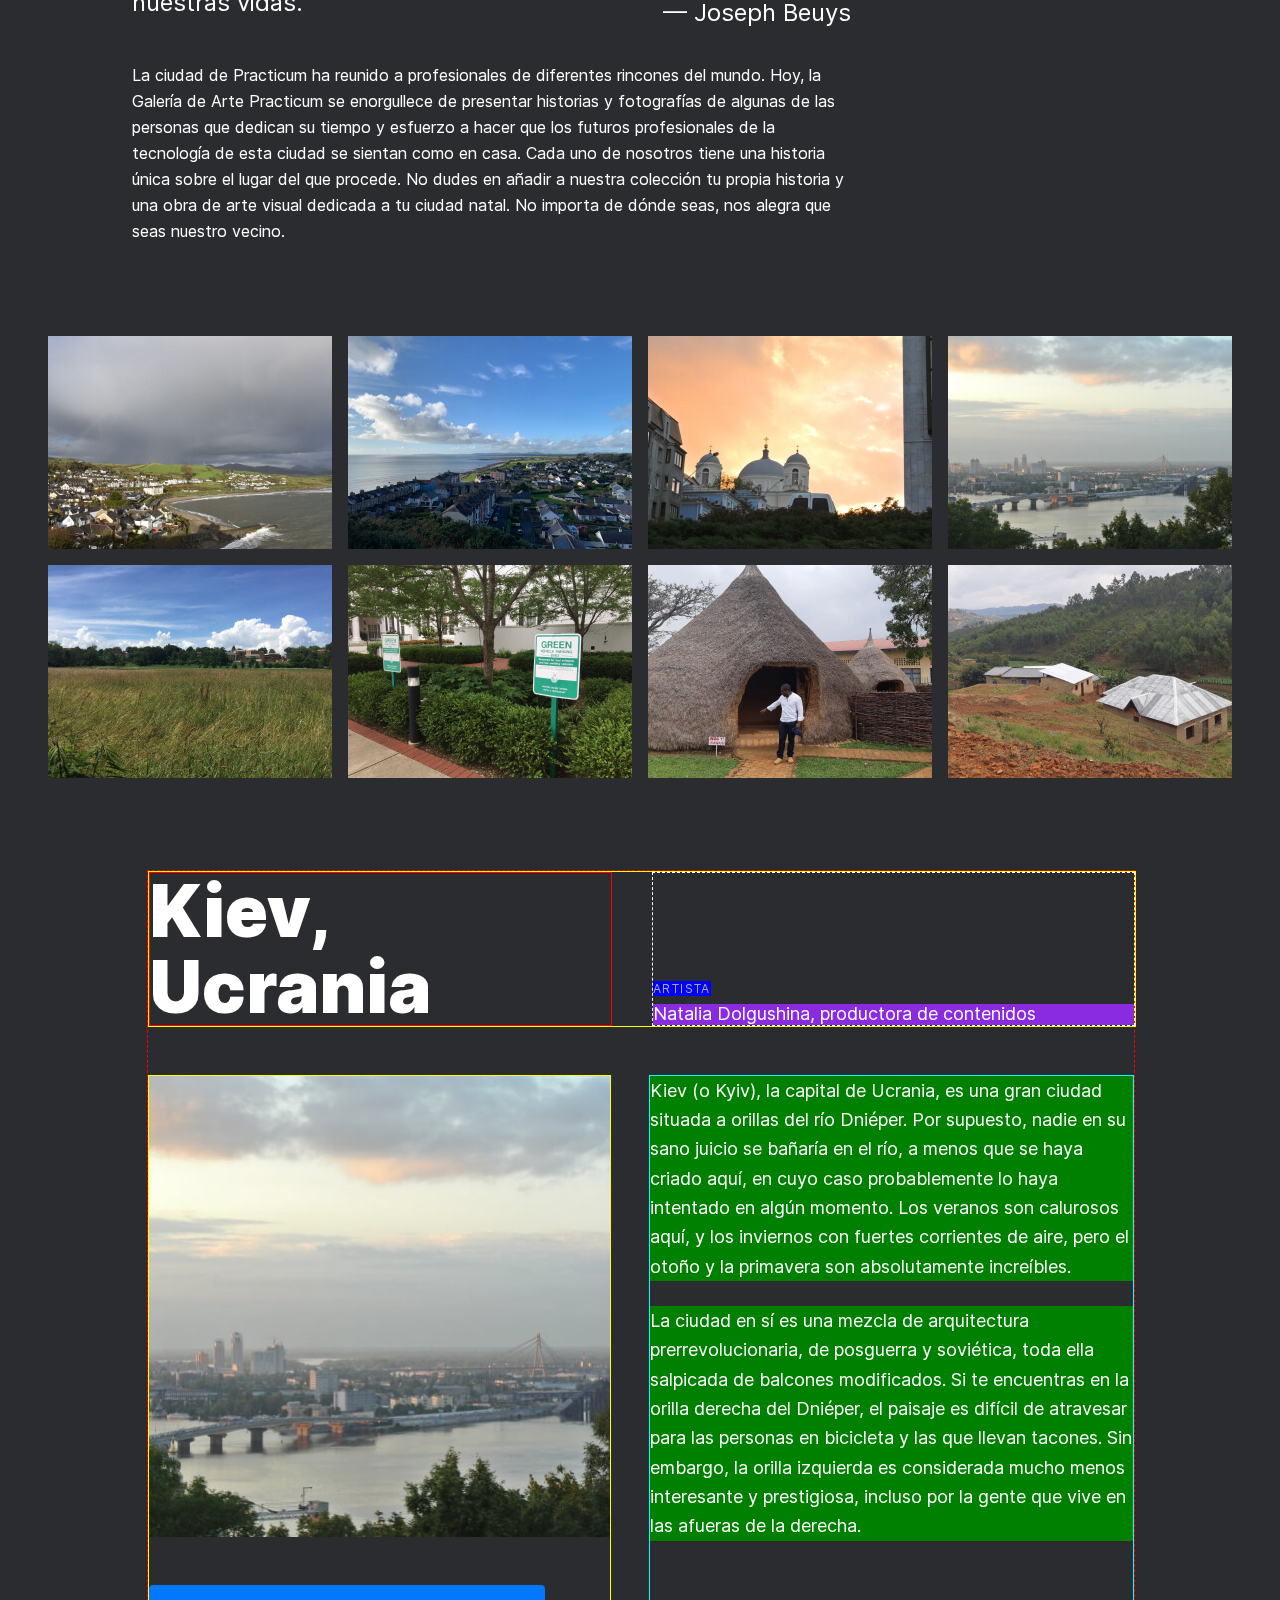
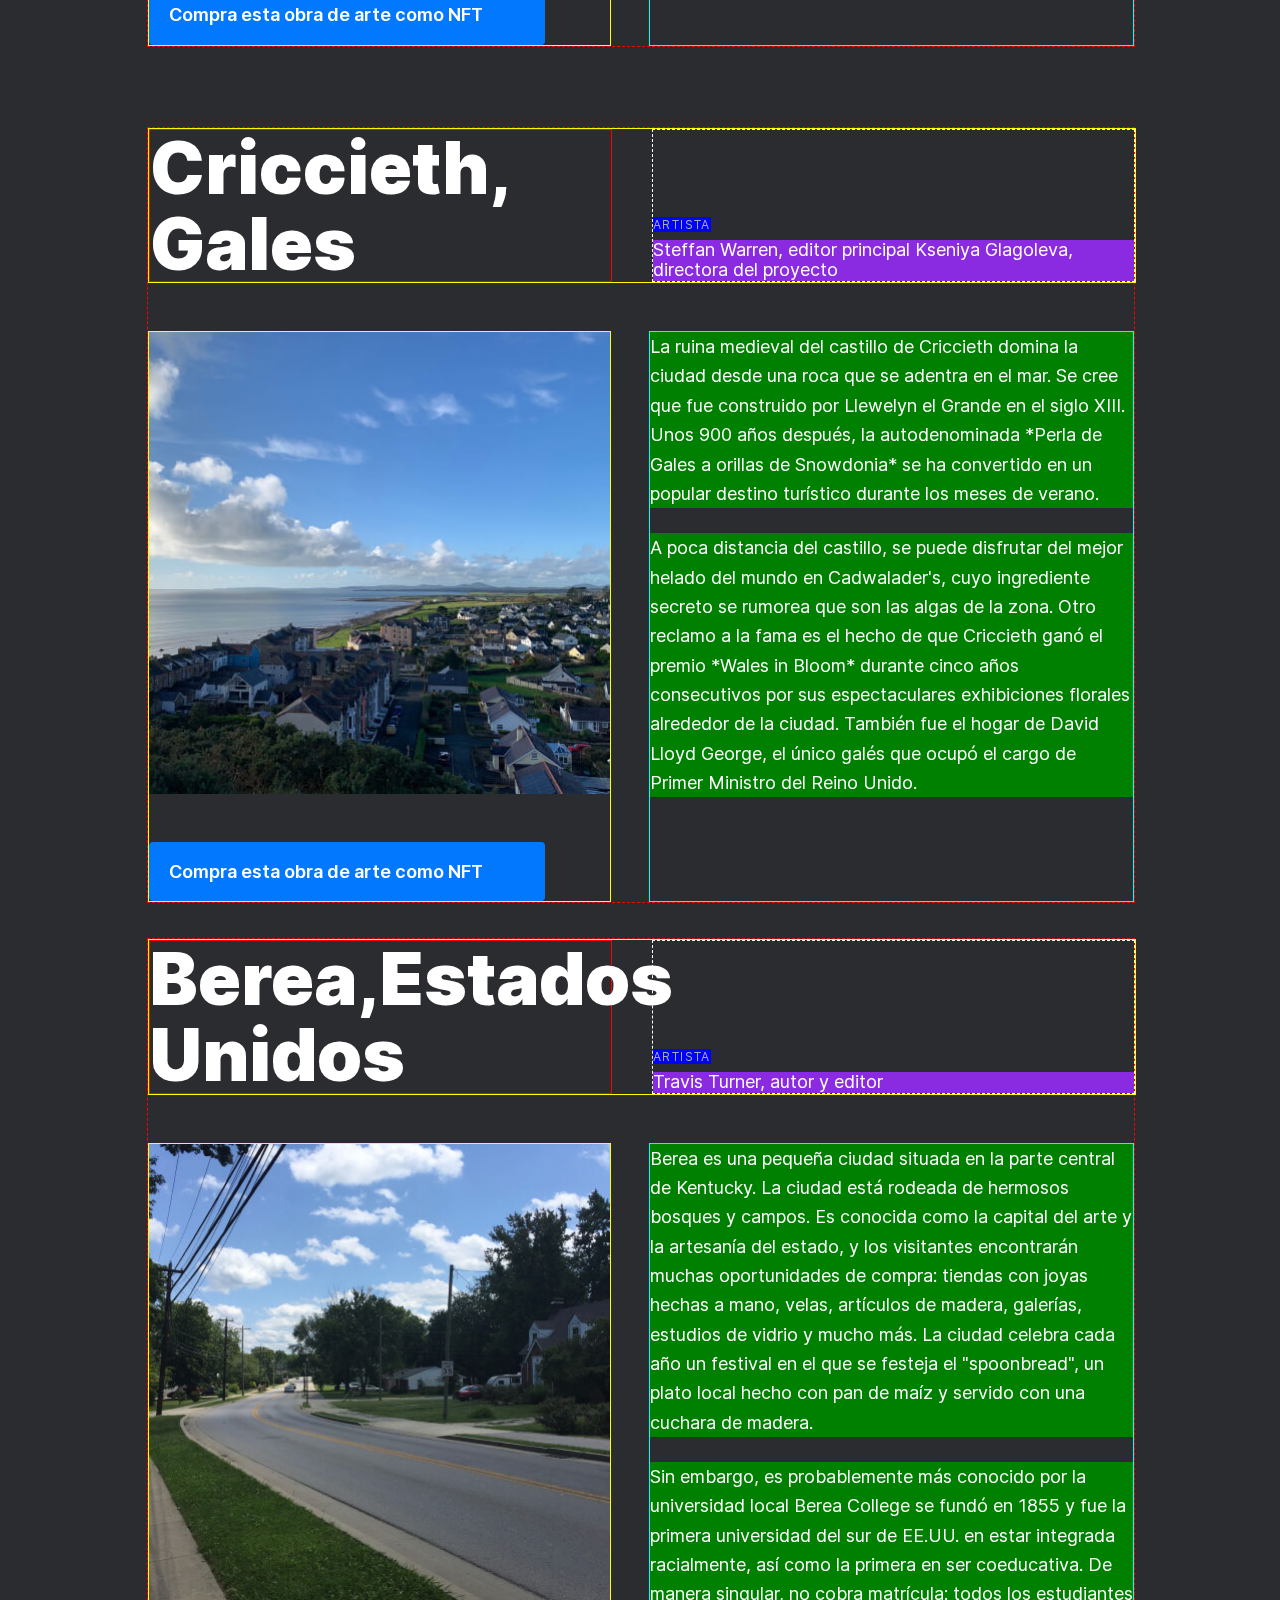
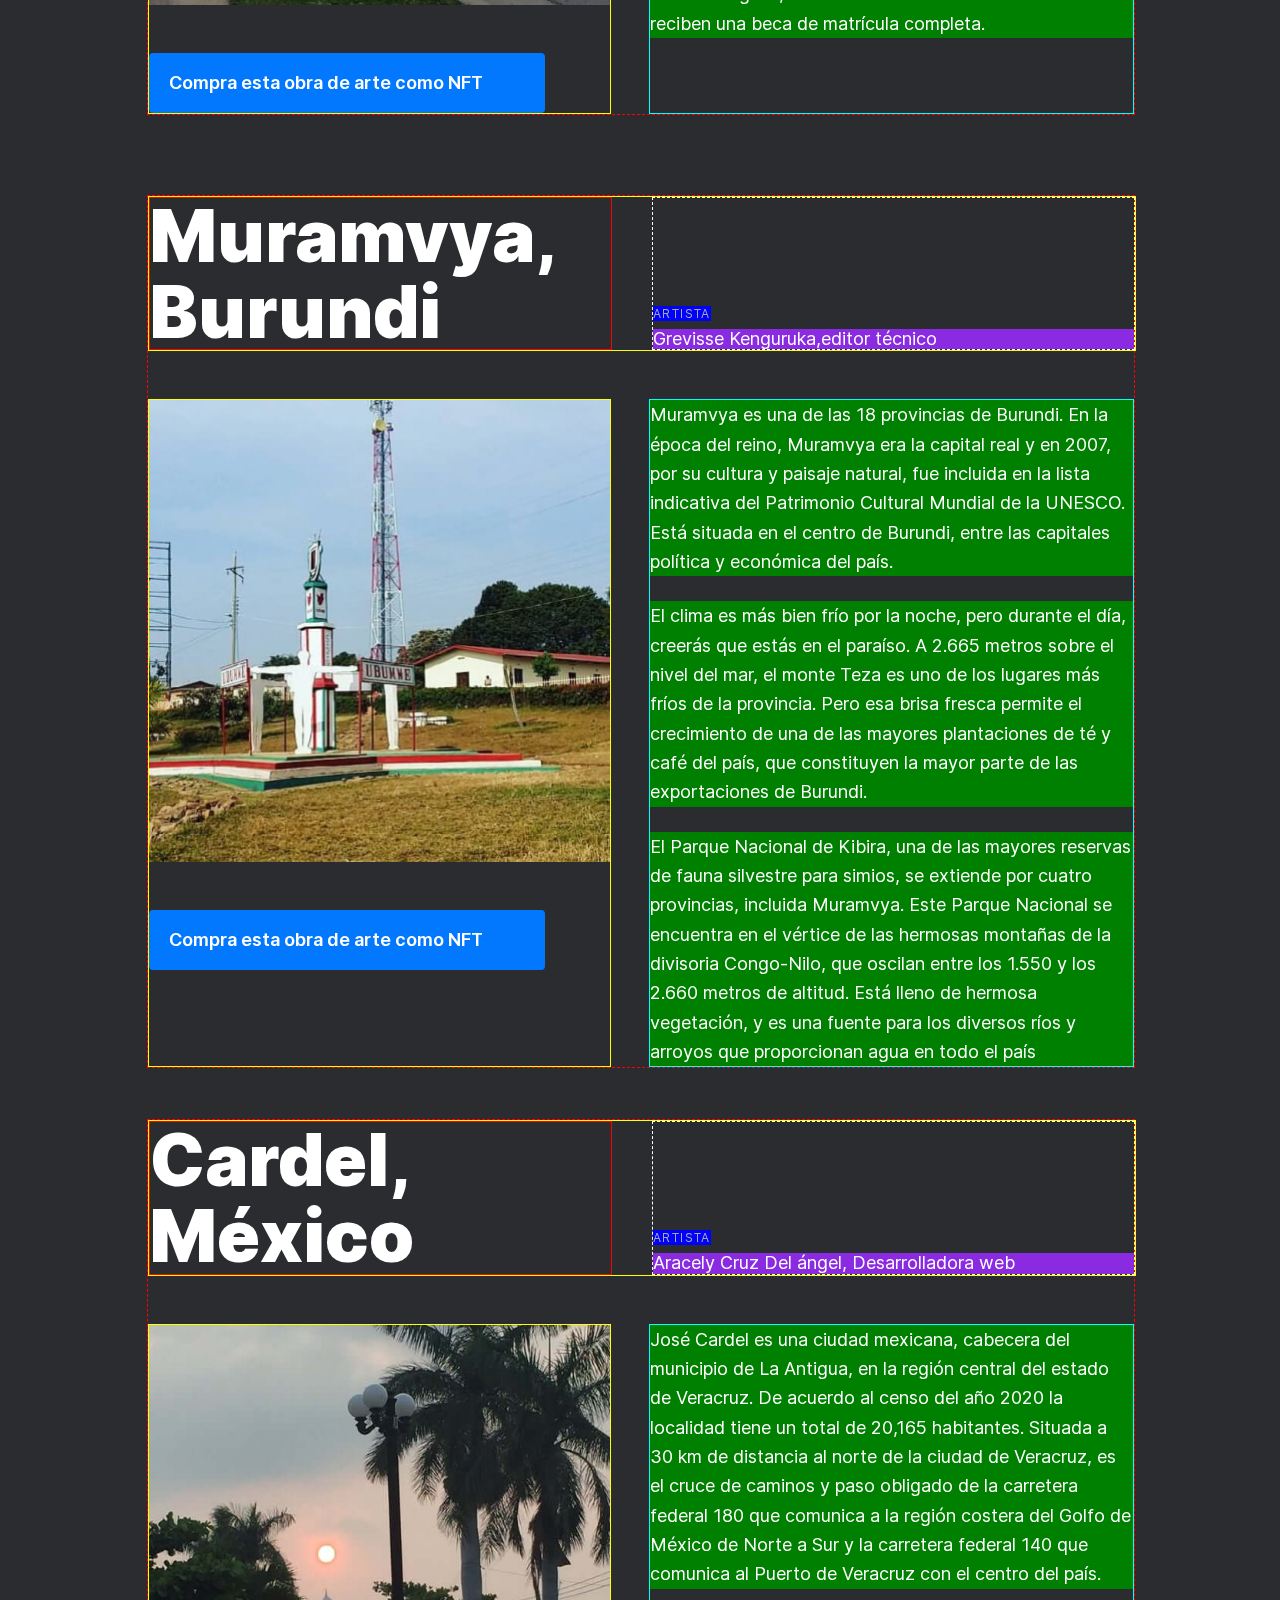
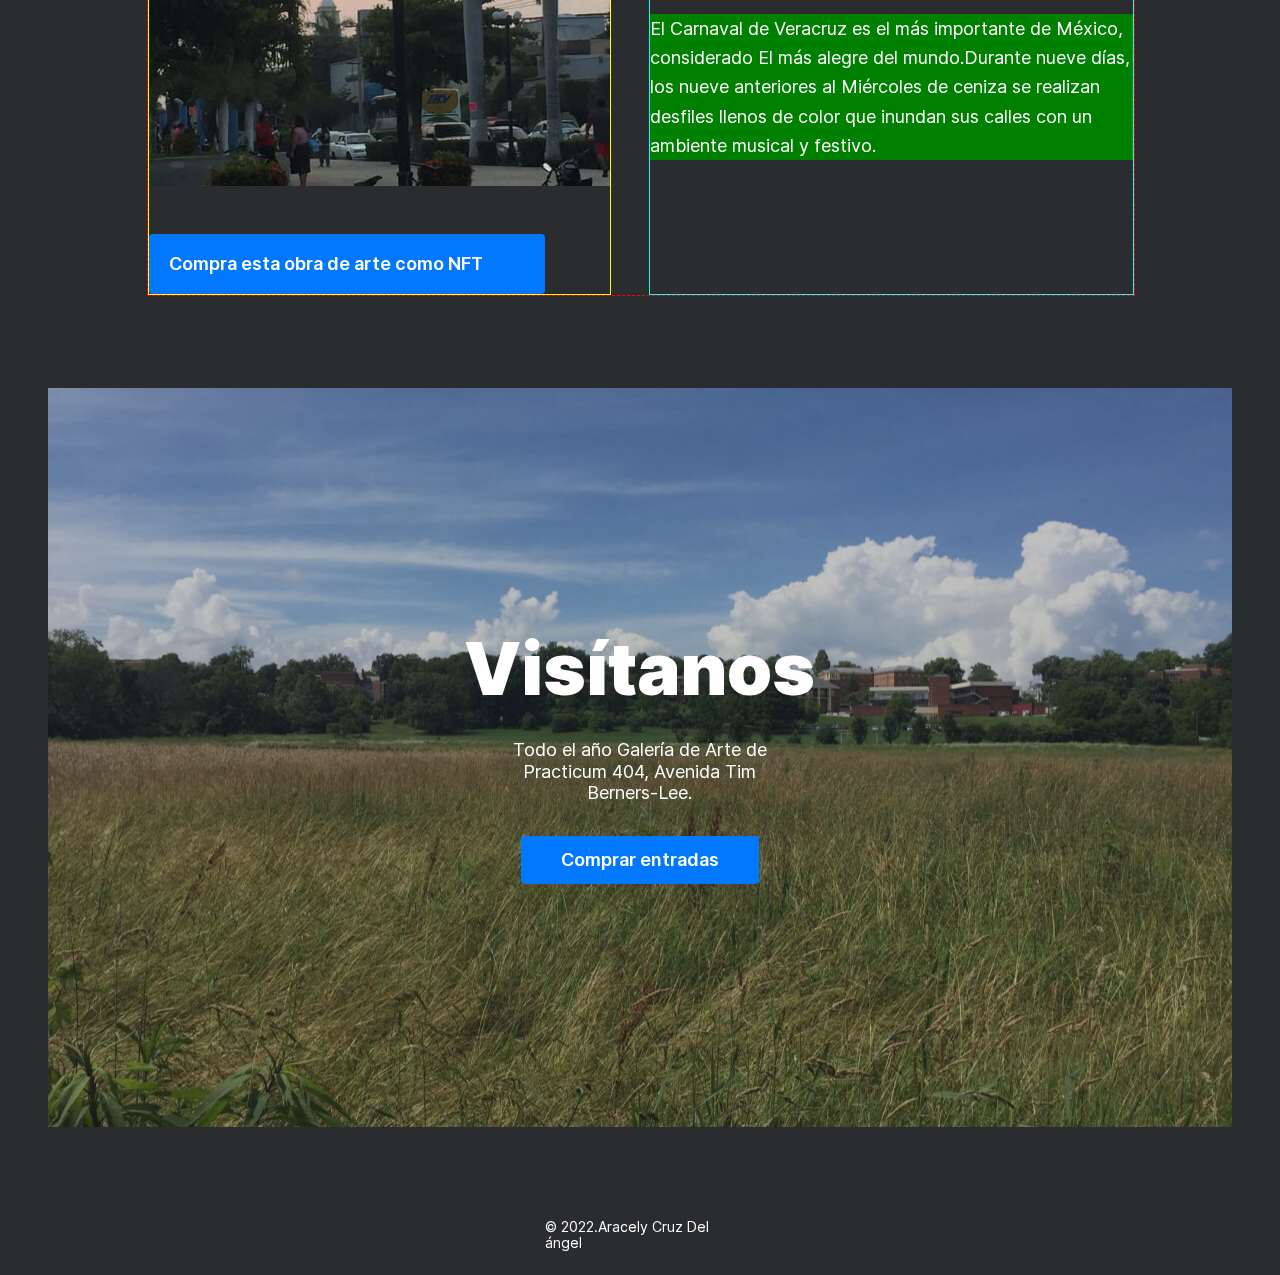
==== commit 3fbf4dc3: "Places de 1280 y 768 fixed, problem with 320px due to div array" ====
--- a/index.html
+++ b/index.html
@@ -97,211 +97,251 @@
 
       <section class="places">
         <div class="place">
-          <h2 class="place__title">Kiev, Ucrania</h2>
-          <img
-            src="./images/place__kievUcrania.jpg"
-            alt="Puente que conecta el río que traviesa Kiev en Ucrania"
-            class="place__image"
-          />
-
-          <a
-            href="https://www.theverge.com/22310188/nft-explainer-what-is-blockchain-crypto-art-faq"
-            target="_blank"
-            rel="noopener noreferrer"
-            class="place__NFT-button"
-            >Compra esta obra de arte como NFT</a
-          >
-
-          <a href="#" class="place__artist-heading">ARTISTA</a>
-          <a href="#" class="place__artist-name">
-            Natalia Dolgushina, productora de contenidos
-          </a>
-          <p class="place__paragraph-intro">
-            Kiev (o Kyiv), la capital de Ucrania, es una gran ciudad situada a
-            orillas del río Dniéper. Por supuesto, nadie en su sano juicio se
-            bañaría en el río, a menos que se haya criado aquí, en cuyo caso
-            probablemente lo haya intentado en algún momento. Los veranos son
-            calurosos aquí, y los inviernos con fuertes corrientes de aire, pero
-            el otoño y la primavera son absolutamente increíbles.
-          </p>
-          <p class="place__paragraph-main">
-            La ciudad en sí es una mezcla de arquitectura prerrevolucionaria, de
-            posguerra y soviética, toda ella salpicada de balcones modificados.
-            Si te encuentras en la orilla derecha del Dniéper, el paisaje es
-            difícil de atravesar para las personas en bicicleta y las que llevan
-            tacones. Sin embargo, la orilla izquierda es considerada mucho menos
-            interesante y prestigiosa, incluso por la gente que vive en las
-            afueras de la derecha.
-          </p>
-        </div>
-
-        <div class="place">
-          <h2 class="place__title">Criccieth, Gales</h2>
-          <img
-            src="./images/place__cricciethGales.jpg"
-            alt="Vista al mar en Criccieth Gales"
-            class="place__image"
-          />
-
-          <a
-            href="https://www.theverge.com/22310188/nft-explainer-what-is-blockchain-crypto-art-faq"
-            target="_blank"
-            rel="noopener noreferrer"
-            class="place__NFT-button"
-            >Compra esta obra de arte como NFT</a
-          >
-
-          <a href="#" class="place__artist-heading">ARTISTA</a>
-          <a href="#" class="place__artist-name">
-            Steffan Warren, editor principal Kseniya Glagoleva, directora del
-            proyecto
-          </a>
-
-          <p class="place__paragraph-intro">
-            La ruina medieval del castillo de Criccieth domina la ciudad desde
-            una roca que se adentra en el mar. Se cree que fue construido por
-            Llewelyn el Grande en el siglo XIII. Unos 900 años después, la
-            autodenominada *Perla de Gales a orillas de Snowdonia* se ha
-            convertido en un popular destino turístico durante los meses de
-            verano.
-          </p>
-          <p class="place__paragraph-main">
-            A poca distancia del castillo, se puede disfrutar del mejor helado
-            del mundo en Cadwalader's, cuyo ingrediente secreto se rumorea que
-            son las algas de la zona. Otro reclamo a la fama es el hecho de que
-            Criccieth ganó el premio *Wales in Bloom* durante cinco años
-            consecutivos por sus espectaculares exhibiciones florales alrededor
-            de la ciudad. También fue el hogar de David Lloyd George, el único
-            galés que ocupó el cargo de Primer Ministro del Reino Unido.
-          </p>
-        </div>
-
-        <div class="place">
-          <h2 class="place__title">Berea, Estados Unidos</h2>
-          <img
-            src="./images/place__bereaEU.jpg"
-            alt="Puente que conecta el río que traviesa Kiev en Ucrania"
-            class="place__image"
-          />
-
-          <div class="place__NFT-button">
-            <a
-              href="https://www.theverge.com/22310188/nft-explainer-what-is-blockchain-crypto-art-faq"
-              target="_blank"
-              rel="noopener noreferrer"
-              class="place__NFT-button"
-              >Compra esta obra de arte como NFT</a
-            >
-          </div>
-
-          <a href="#" class="place__artist-heading">ARTISTA</a>
-          <a href="#" class="place__artist-name"
-            >Travis Turner, autor y editor</a
-          >
-
-          <p class="place__paragraph-intro">
-            Berea es una pequeña ciudad situada en la parte central de Kentucky.
-            La ciudad está rodeada de hermosos bosques y campos. Es conocida
-            como la capital del arte y la artesanía del estado, y los visitantes
-            encontrarán muchas oportunidades de compra: tiendas con joyas hechas
-            a mano, velas, artículos de madera, galerías, estudios de vidrio y
-            mucho más. La ciudad celebra cada año un festival en el que se
-            festeja el "spoonbread", un plato local hecho con pan de maíz y
-            servido con una cuchara de madera.
-          </p>
-          <p class="place__paragraph-main">
-            Sin embargo, es probablemente más conocido por la universidad local
-            Berea College se fundó en 1855 y fue la primera universidad del sur
-            de EE.UU. en estar integrada racialmente, así como la primera en ser
-            coeducativa. De manera singular, no cobra matrícula: todos los
-            estudiantes reciben una beca de matrícula completa.
-          </p>
-        </div>
-
-        <div class="place">
-          <h2 class="place__title">Muramvya, Burundi</h2>
-          <img
-            src="./images/place__muramvyaBurundi.jpg"
-            alt="Puente que conecta el río que traviesa Kiev en Ucrania"
-            class="place__image"
-          />
-
-          <a
-            href="https://www.theverge.com/22310188/nft-explainer-what-is-blockchain-crypto-art-faq"
-            target="_blank"
-            rel="noopener noreferrer"
-            class="place__NFT-button"
-            >Compra esta obra de arte como NFT</a
-          >
-
-          <a href="#" class="place__artist-heading">ARTISTA</a>
-          <a href="#" class="place__artist-name">
-            Grevisse Kenguruka,editor técnico
-          </a>
-
-          <p class="place__paragraph-intro">
-            Muramvya es una de las 18 provincias de Burundi. En la época del
-            reino, Muramvya era la capital real y en 2007, por su cultura y
-            paisaje natural, fue incluida en la lista indicativa del Patrimonio
-            Cultural Mundial de la UNESCO. Está situada en el centro de Burundi,
-            entre las capitales política y económica del país.
-          </p>
-          <p class="place__paragraph-main">
-            El clima es más bien frío por la noche, pero durante el día, creerás
-            que estás en el paraíso. A 2.665 metros sobre el nivel del mar, el
-            monte Teza es uno de los lugares más fríos de la provincia. Pero esa
-            brisa fresca permite el crecimiento de una de las mayores
-            plantaciones de té y café del país, que constituyen la mayor parte
-            de las exportaciones de Burundi.
-          </p>
-          <p class="place__paragraph-plus">
-            El Parque Nacional de Kibira, una de las mayores reservas de fauna
-            silvestre para simios, se extiende por cuatro provincias, incluida
-            Muramvya. Este Parque Nacional se encuentra en el vértice de las
-            hermosas montañas de la divisoria Congo-Nilo, que oscilan entre los
-            1.550 y los 2.660 metros de altitud. Está lleno de hermosa
-            vegetación, y es una fuente para los diversos ríos y arroyos que
-            proporcionan agua en todo el país
-          </p>
-        </div>
-
-        <div class="place">
-          <h2 class="place__title">Cardel,México</h2>
-          <img
-            src="./images/place__cardelMexico.jpg"
-            alt="Puente que conecta el río que traviesa Kiev en Ucrania"
-            class="place__image"
-          />
-
-          <a
-            href="https://www.theverge.com/22310188/nft-explainer-what-is-blockchain-crypto-art-faq"
-            target="_blank"
-            rel="noopener noreferrer"
-            class="place__NFT-button"
-            >Compra esta obra de arte como NFT</a
-          >
-
-          <a href="#" class="place__artist-heading">ARTISTA</a>
-          <a href="#" class="place__artist-name">
-            Aracely Cruz Del ángel, Desarrolladora web
-          </a>
-
-          <p class="place__paragraph-intro">
-            José Cardel es una ciudad mexicana, cabecera del municipio de La
-            Antigua, en la región central del estado de Veracruz. De acuerdo al
-            censo del año 2020 la localidad tiene un total de 20,165 habitantes.
-            Situada a 30 km de distancia al norte de la ciudad de Veracruz, es
-            el cruce de caminos y paso obligado de la carretera federal 180 que
-            comunica a la región costera del Golfo de México de Norte a Sur y la
-            carretera federal 140 que comunica al Puerto de Veracruz con el
-            centro del país.
-          </p>
-          <p class="place__paragraph-main">
-            El Carnaval de Veracruz es el más importante de México, considerado
-            El más alegre del mundo.Durante nueve días, los nueve anteriores al
-            Miércoles de ceniza se realizan desfiles llenos de color que inundan
-            sus calles con un ambiente musical y festivo.
-          </p>
+          <div class="place__header">
+            <h2 class="place__title">Kiev, Ucrania</h2>
+            <div class="place__artist">
+              <a href="#" class="place__artist-heading">ARTISTA</a>
+              <a href="#" class="place__artist-name">
+                Natalia Dolgushina, productora de contenidos
+              </a>
+            </div>
+          </div>
+          <div class="place__column-image">
+            <img
+              src="./images/place__kievUcrania.jpg"
+              alt="Puente que conecta el río que traviesa Kiev en Ucrania"
+              class="place__image"
+            />
+            <a
+              href="https://www.theverge.com/22310188/nft-explainer-what-is-blockchain-crypto-art-faq"
+              target="_blank"
+              rel="noopener noreferrer"
+              class="place__NFT-button"
+              >Compra esta obra de arte como NFT</a
+            >
+          </div>
+
+          <div class="place__text">
+            <p class="place__paragraph">
+              Kiev (o Kyiv), la capital de Ucrania, es una gran ciudad situada a
+              orillas del río Dniéper. Por supuesto, nadie en su sano juicio se
+              bañaría en el río, a menos que se haya criado aquí, en cuyo caso
+              probablemente lo haya intentado en algún momento. Los veranos son
+              calurosos aquí, y los inviernos con fuertes corrientes de aire,
+              pero el otoño y la primavera son absolutamente increíbles.
+            </p>
+            <p class="place__paragraph">
+              La ciudad en sí es una mezcla de arquitectura prerrevolucionaria,
+              de posguerra y soviética, toda ella salpicada de balcones
+              modificados. Si te encuentras en la orilla derecha del Dniéper, el
+              paisaje es difícil de atravesar para las personas en bicicleta y
+              las que llevan tacones. Sin embargo, la orilla izquierda es
+              considerada mucho menos interesante y prestigiosa, incluso por la
+              gente que vive en las afueras de la derecha.
+            </p>
+          </div>
+        </div>
+
+        <div class="place">
+          <div class="place__header">
+            <h2 class="place__title">Criccieth, Gales</h2>
+            <div class="place__artist">
+              <a href="#" class="place__artist-heading">ARTISTA</a>
+              <a href="#" class="place__artist-name"
+                >Steffan Warren, editor principal Kseniya Glagoleva, directora
+                del proyecto
+              </a>
+            </div>
+          </div>
+
+          <div class="place__column-image">
+            <img
+              src="./images/place__cricciethGales.jpg"
+              alt="Vista al mar en Criccieth Gales"
+              class="place__image"
+            />
+
+            <a
+              href="https://www.theverge.com/22310188/nft-explainer-what-is-blockchain-crypto-art-faq"
+              target="_blank"
+              rel="noopener noreferrer"
+              class="place__NFT-button"
+              >Compra esta obra de arte como NFT</a
+            >
+          </div>
+
+          <div class="place__text">
+            <p class="place__paragraph">
+              La ruina medieval del castillo de Criccieth domina la ciudad desde
+              una roca que se adentra en el mar. Se cree que fue construido por
+              Llewelyn el Grande en el siglo XIII. Unos 900 años después, la
+              autodenominada *Perla de Gales a orillas de Snowdonia* se ha
+              convertido en un popular destino turístico durante los meses de
+              verano.
+            </p>
+            <p class="place__paragraph">
+              A poca distancia del castillo, se puede disfrutar del mejor helado
+              del mundo en Cadwalader's, cuyo ingrediente secreto se rumorea que
+              son las algas de la zona. Otro reclamo a la fama es el hecho de
+              que Criccieth ganó el premio *Wales in Bloom* durante cinco años
+              consecutivos por sus espectaculares exhibiciones florales
+              alrededor de la ciudad. También fue el hogar de David Lloyd
+              George, el único galés que ocupó el cargo de Primer Ministro del
+              Reino Unido.
+            </p>
+          </div>
+        </div>
+
+        <div class="place">
+          <div class="place__header">
+            <h2 class="place__title">Berea,Estados Unidos</h2>
+
+            <div class="place__artist">
+              <a href="#" class="place__artist-heading">ARTISTA</a>
+              <a href="#" class="place__artist-name"
+                >Travis Turner, autor y editor
+              </a>
+            </div>
+          </div>
+
+          <div class="place__column-image">
+            <img
+              src="./images/place__bereaEU.jpg"
+              alt="Puente que conecta el río que traviesa Kiev en Ucrania"
+              class="place__image"
+            />
+
+            <a
+              href="https://www.theverge.com/22310188/nft-explainer-what-is-blockchain-crypto-art-faq"
+              target="_blank"
+              rel="noopener noreferrer"
+              class="place__NFT-button"
+              >Compra esta obra de arte como NFT</a
+            >
+          </div>
+          <div class="place__text">
+            <p class="place__paragraph">
+              Berea es una pequeña ciudad situada en la parte central de
+              Kentucky. La ciudad está rodeada de hermosos bosques y campos. Es
+              conocida como la capital del arte y la artesanía del estado, y los
+              visitantes encontrarán muchas oportunidades de compra: tiendas con
+              joyas hechas a mano, velas, artículos de madera, galerías,
+              estudios de vidrio y mucho más. La ciudad celebra cada año un
+              festival en el que se festeja el "spoonbread", un plato local
+              hecho con pan de maíz y servido con una cuchara de madera.
+            </p>
+            <p class="place__paragraph">
+              Sin embargo, es probablemente más conocido por la universidad
+              local Berea College se fundó en 1855 y fue la primera universidad
+              del sur de EE.UU. en estar integrada racialmente, así como la
+              primera en ser coeducativa. De manera singular, no cobra
+              matrícula: todos los estudiantes reciben una beca de matrícula
+              completa.
+            </p>
+          </div>
+        </div>
+
+        <div class="place">
+          <div class="place__header">
+            <h2 class="place__title">Muramvya, Burundi</h2>
+            <div class="place__artist">
+              <a href="#" class="place__artist-heading">ARTISTA</a>
+              <a href="#" class="place__artist-name">
+                Grevisse Kenguruka,editor técnico
+              </a>
+            </div>
+          </div>
+
+          <div class="place__column-image">
+            <img
+              src="./images/place__muramvyaBurundi.jpg"
+              alt="Puente que conecta el río que traviesa Kiev en Ucrania"
+              class="place__image"
+            />
+
+            <a
+              href="https://www.theverge.com/22310188/nft-explainer-what-is-blockchain-crypto-art-faq"
+              target="_blank"
+              rel="noopener noreferrer"
+              class="place__NFT-button"
+              >Compra esta obra de arte como NFT</a
+            >
+          </div>
+
+          <div class="place__text">
+            <p class="place__paragraph">
+              Muramvya es una de las 18 provincias de Burundi. En la época del
+              reino, Muramvya era la capital real y en 2007, por su cultura y
+              paisaje natural, fue incluida en la lista indicativa del
+              Patrimonio Cultural Mundial de la UNESCO. Está situada en el
+              centro de Burundi, entre las capitales política y económica del
+              país.
+            </p>
+            <p class="place__paragraph">
+              El clima es más bien frío por la noche, pero durante el día,
+              creerás que estás en el paraíso. A 2.665 metros sobre el nivel del
+              mar, el monte Teza es uno de los lugares más fríos de la
+              provincia. Pero esa brisa fresca permite el crecimiento de una de
+              las mayores plantaciones de té y café del país, que constituyen la
+              mayor parte de las exportaciones de Burundi.
+            </p>
+            <p class="place__paragraph">
+              El Parque Nacional de Kibira, una de las mayores reservas de fauna
+              silvestre para simios, se extiende por cuatro provincias, incluida
+              Muramvya. Este Parque Nacional se encuentra en el vértice de las
+              hermosas montañas de la divisoria Congo-Nilo, que oscilan entre
+              los 1.550 y los 2.660 metros de altitud. Está lleno de hermosa
+              vegetación, y es una fuente para los diversos ríos y arroyos que
+              proporcionan agua en todo el país
+            </p>
+          </div>
+        </div>
+
+        <div class="place">
+          <div class="place__header">
+            <h2 class="place__title">Cardel, México</h2>
+            <div class="place__artist">
+              <a href="#" class="place__artist-heading">ARTISTA</a>
+              <a href="#" class="place__artist-name">
+                Aracely Cruz Del ángel, Desarrolladora web
+              </a>
+            </div>
+          </div>
+
+          <div class="place__column-image">
+            <img
+              src="./images/place__cardelMexico.jpg"
+              alt="Puente que conecta el río que traviesa Kiev en Ucrania"
+              class="place__image"
+            />
+
+            <a
+              href="https://www.theverge.com/22310188/nft-explainer-what-is-blockchain-crypto-art-faq"
+              target="_blank"
+              rel="noopener noreferrer"
+              class="place__NFT-button"
+              >Compra esta obra de arte como NFT</a
+            >
+          </div>
+
+          <div class="place__text">
+            <p class="place__paragraph">
+              José Cardel es una ciudad mexicana, cabecera del municipio de La
+              Antigua, en la región central del estado de Veracruz. De acuerdo
+              al censo del año 2020 la localidad tiene un total de 20,165
+              habitantes. Situada a 30 km de distancia al norte de la ciudad de
+              Veracruz, es el cruce de caminos y paso obligado de la carretera
+              federal 180 que comunica a la región costera del Golfo de México
+              de Norte a Sur y la carretera federal 140 que comunica al Puerto
+              de Veracruz con el centro del país.
+            </p>
+            <p class="place__paragraph">
+              El Carnaval de Veracruz es el más importante de México,
+              considerado El más alegre del mundo.Durante nueve días, los nueve
+              anteriores al Miércoles de ceniza se realizan desfiles llenos de
+              color que inundan sus calles con un ambiente musical y festivo.
+            </p>
+          </div>
         </div>
       </section>
 
--- a/pages/index.css
+++ b/pages/index.css
@@ -21,14 +21,18 @@
 @import url(../blocks/places/places.css);
 
 @import url(../blocks/place/place.css);
-@import url(../blocks/place/__title/place__title.css);
+@import url(../blocks/place/__column-image/place__column-image.css);
 @import url(../blocks/place/__image/place__image.css);
 @import url(../blocks/place/__NFT-button/place__NFT-button.css);
+
+@import url(../blocks/place/__header/place__header.css);
+@import url(../blocks/place/__title/place__title.css);
+@import url(../blocks/place/__artist/place__artist.css);
 @import url(../blocks/place/__artist-heading/place__artist-heading.css);
 @import url(../blocks/place/__artist-name/place__artist-name.css);
-@import url(../blocks/place/__paragraph-intro/place__paragraph-intro.css);
-@import url(../blocks/place/__paragraph-main/place__paragraph-main.css);
-@import url(../blocks/place/__paragraph-plus/place__paragraph-plus.css);
+
+@import url(../blocks/place/__text/place__text.css);
+@import url(../blocks/place/__paragraph/place__paragraph.css);
 
 @import url(../blocks/cover/cover.css);
 @import url(../blocks/cover/visit-container/cover__visit-container.css);
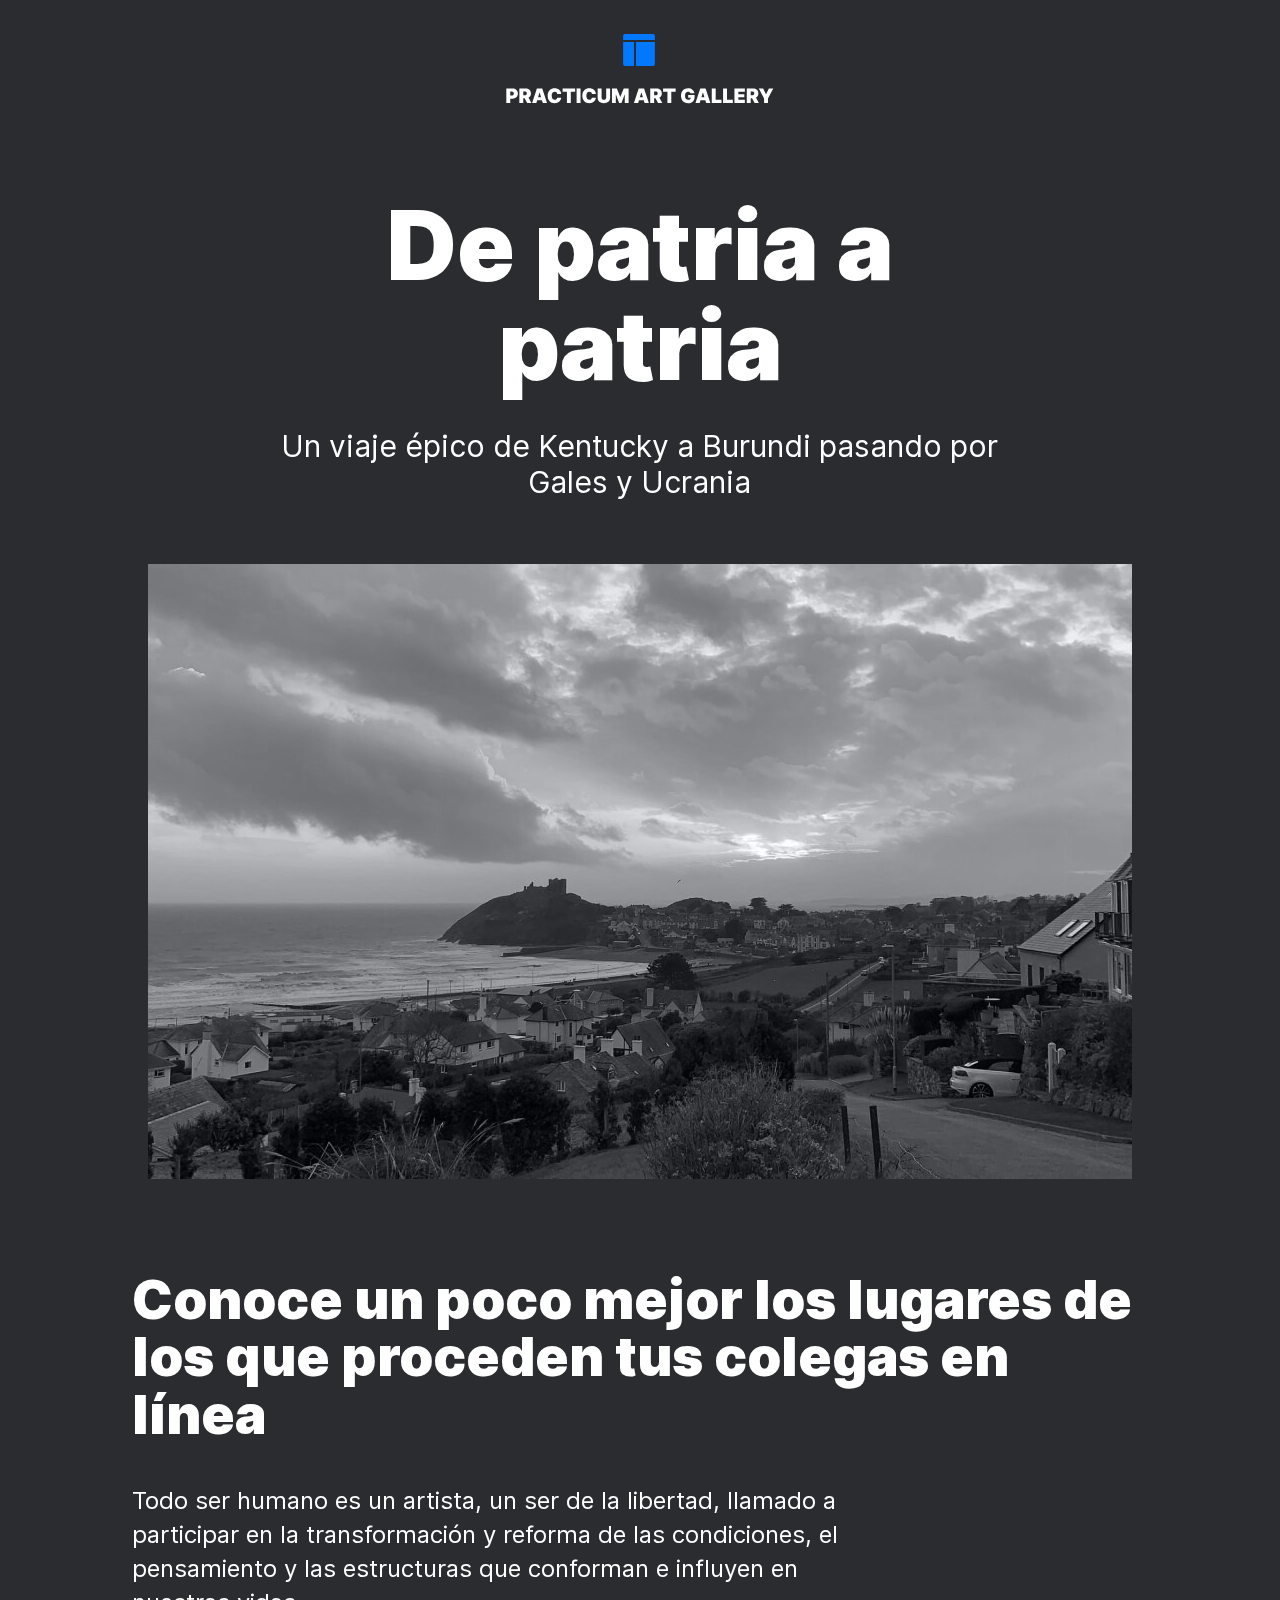
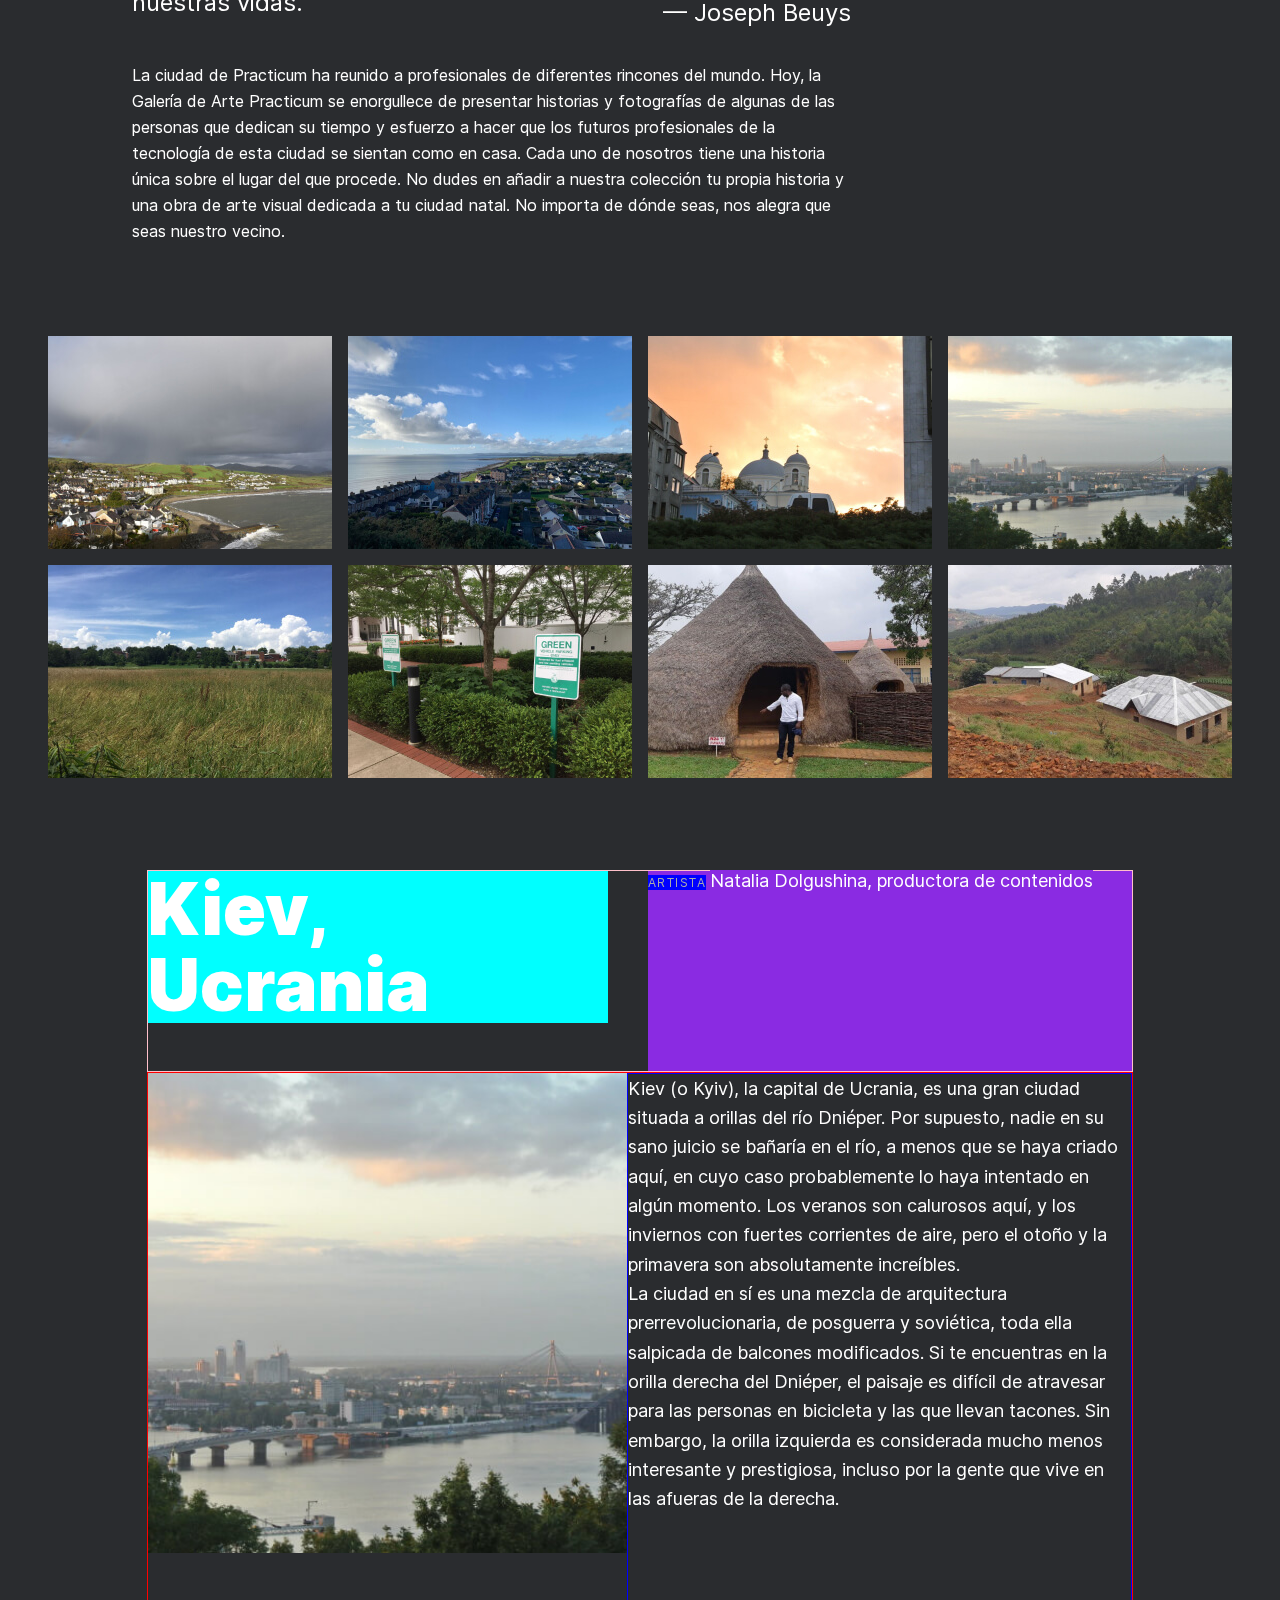
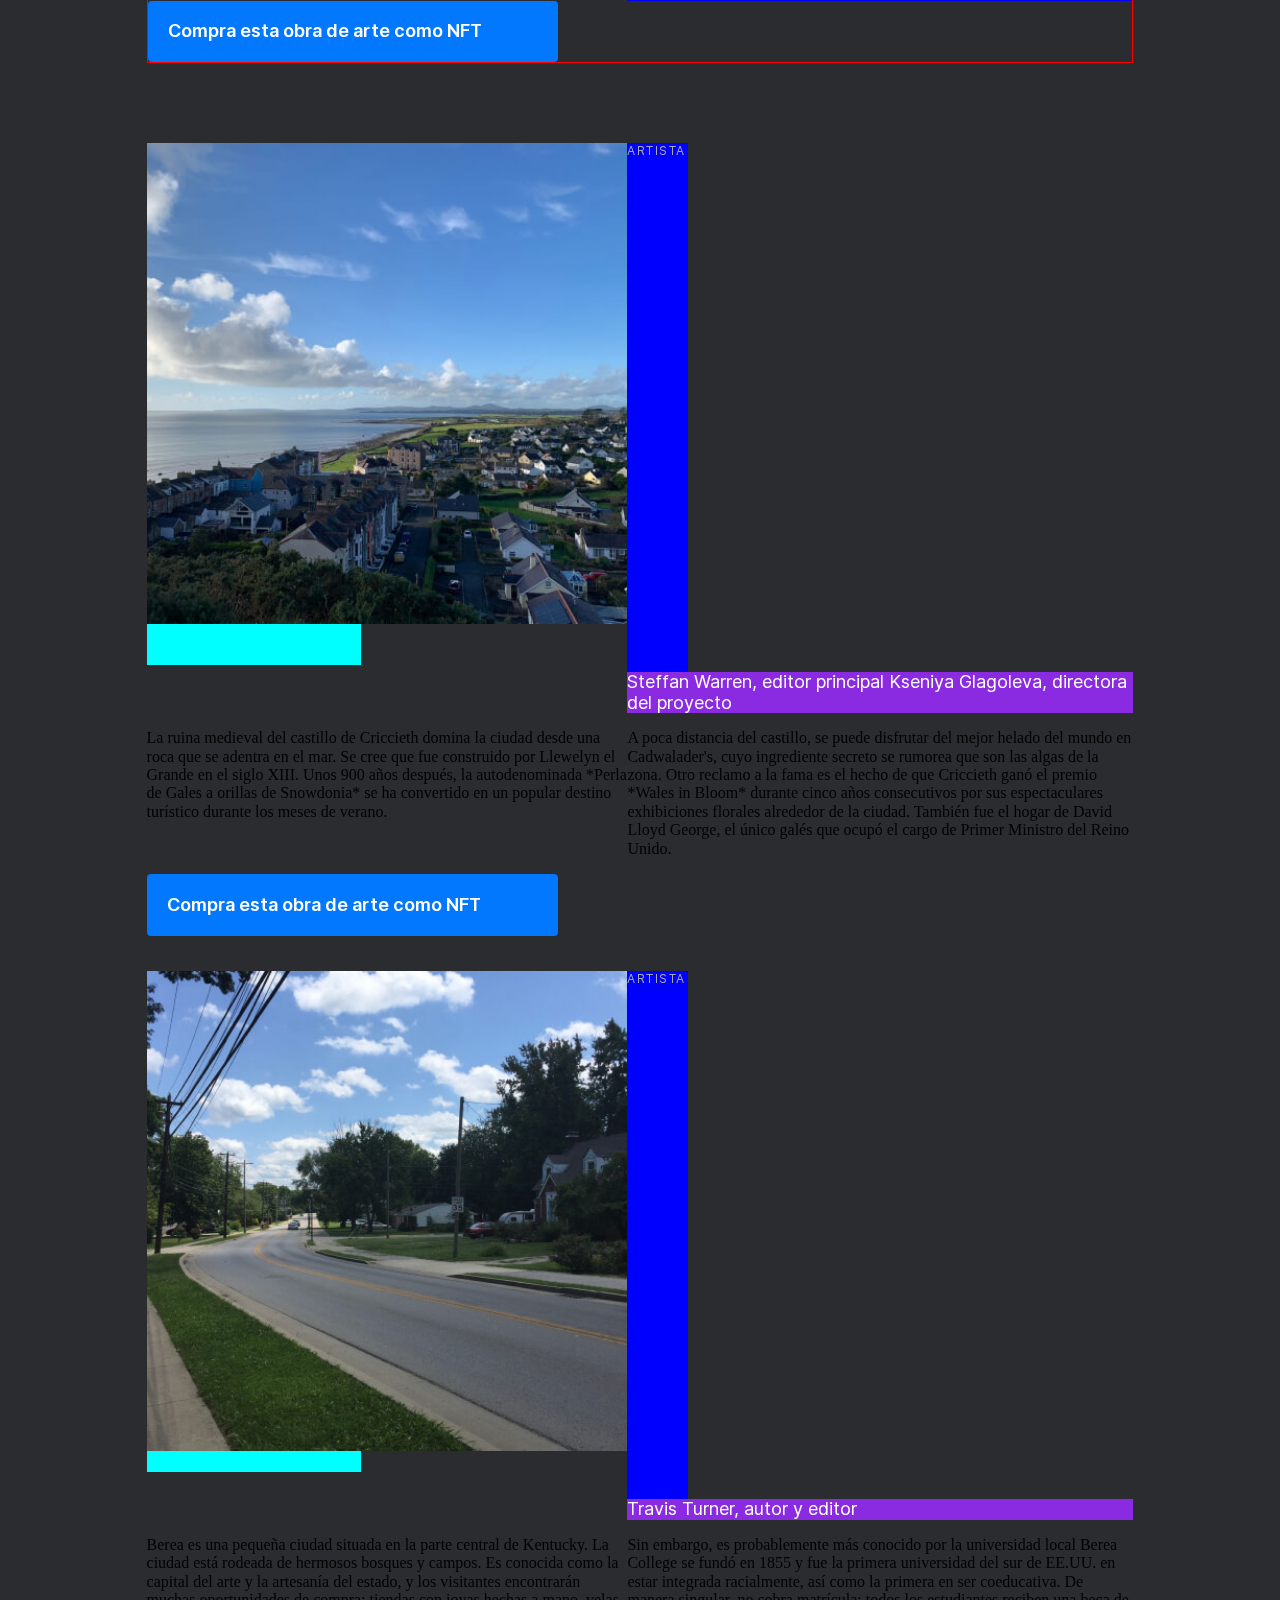
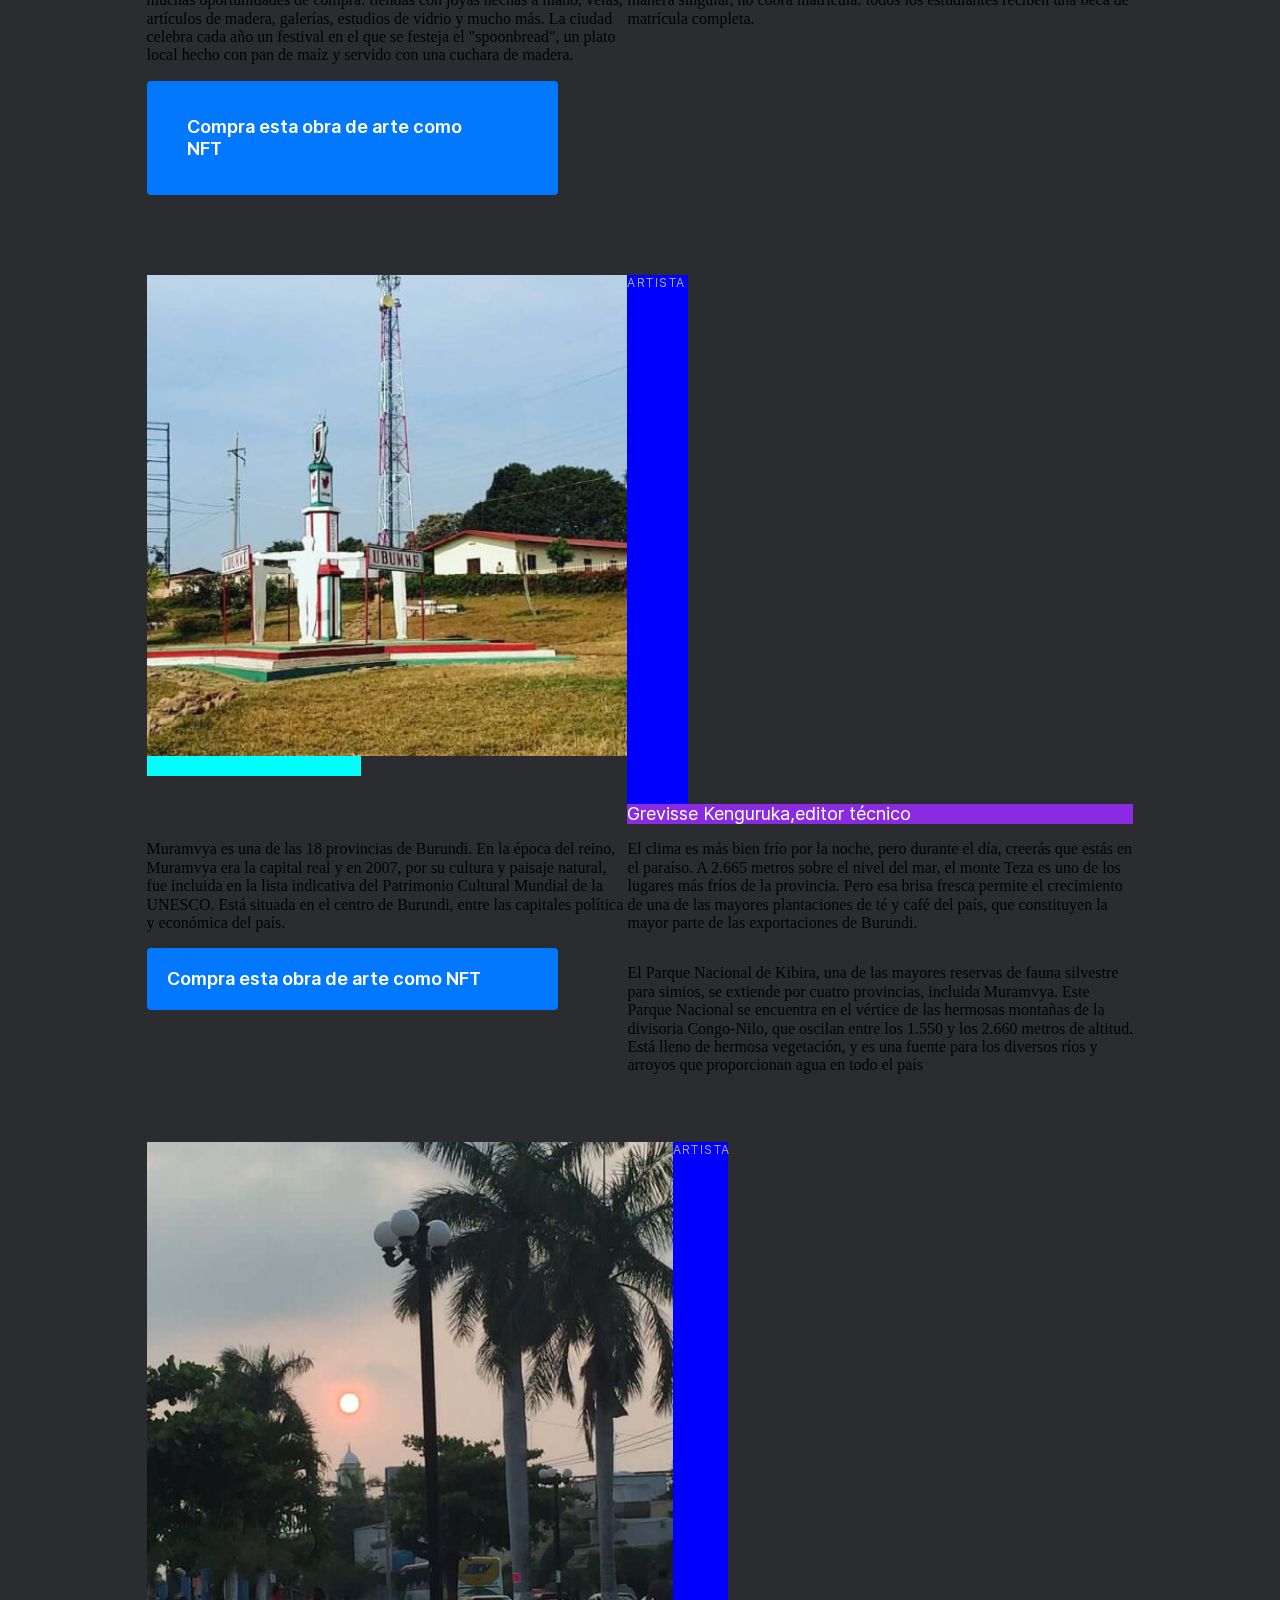
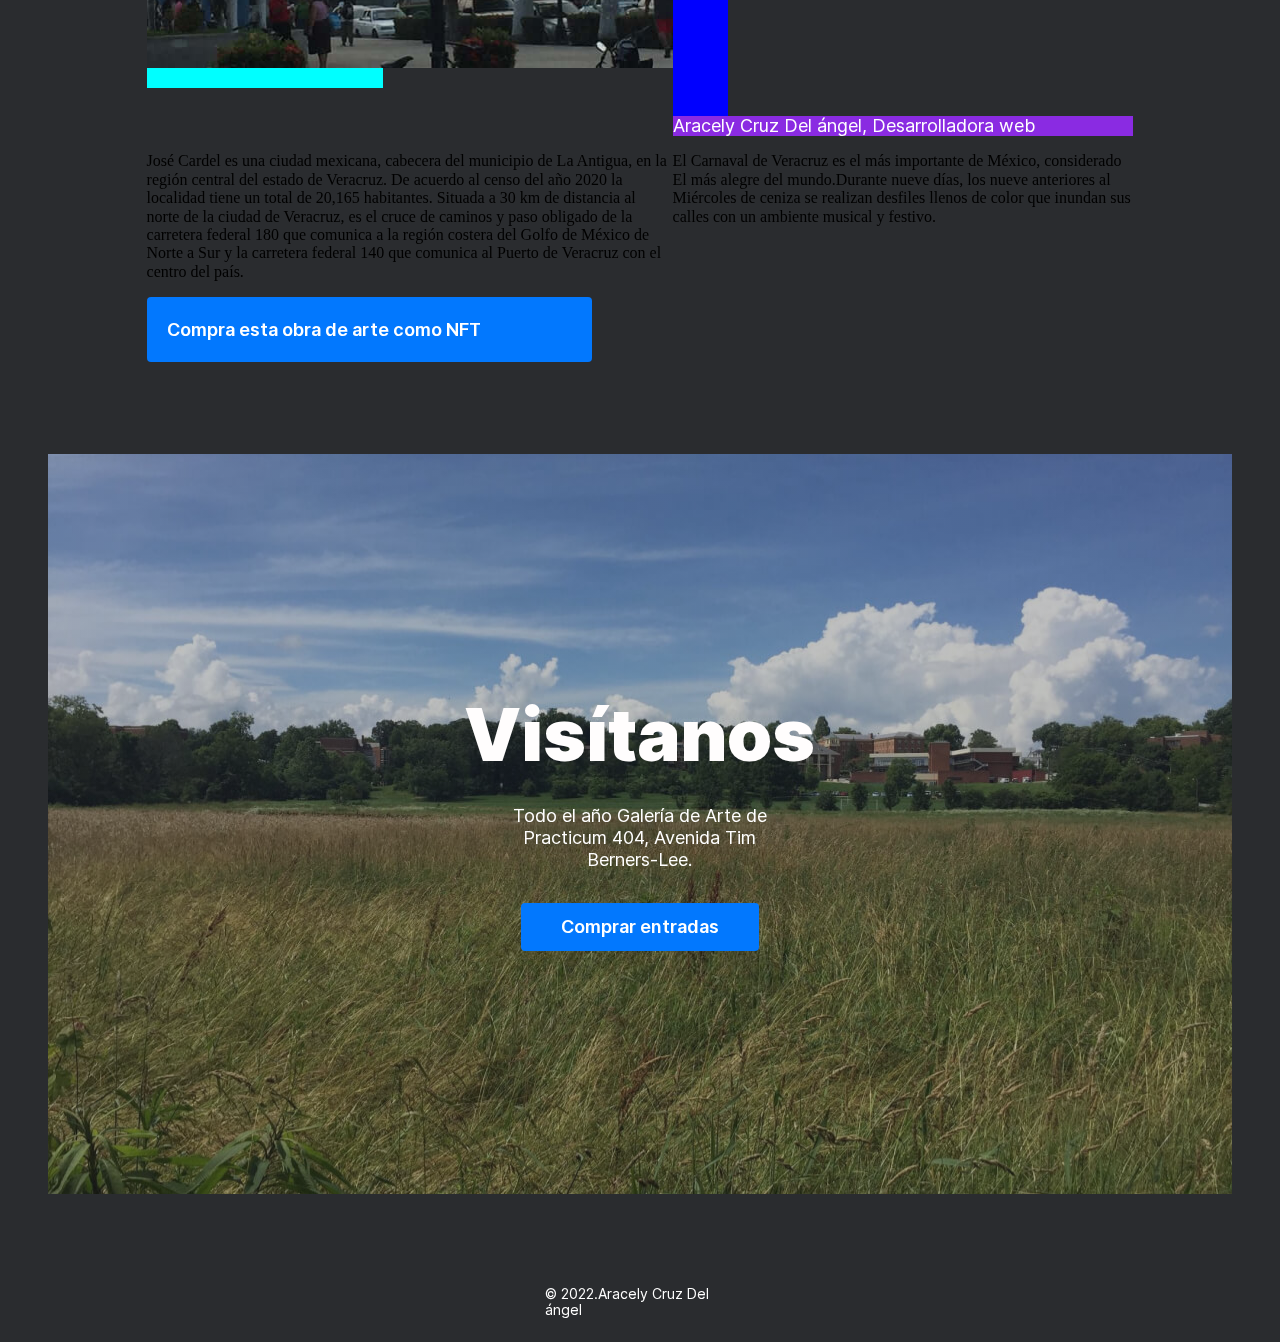
==== commit a79d2bc1: "problema con boton nft, de nuevo se aleja" ====
--- a/index.html
+++ b/index.html
@@ -99,6 +99,7 @@
         <div class="place">
           <div class="place__header">
             <h2 class="place__title">Kiev, Ucrania</h2>
+
             <div class="place__artist">
               <a href="#" class="place__artist-heading">ARTISTA</a>
               <a href="#" class="place__artist-name">
@@ -106,12 +107,96 @@
               </a>
             </div>
           </div>
-          <div class="place__column-image">
+
+          <div class="place__main">
             <img
               src="./images/place__kievUcrania.jpg"
               alt="Puente que conecta el río que traviesa Kiev en Ucrania"
               class="place__image"
             />
+
+            <a
+              href="https://www.theverge.com/22310188/nft-explainer-what-is-blockchain-crypto-art-faq"
+              target="_blank"
+              rel="noopener noreferrer"
+              class="place__NFT-button"
+              >Compra esta obra de arte como NFT</a
+            >
+
+            <div class="place__text">
+              <p class="place__paragraph">
+                Kiev (o Kyiv), la capital de Ucrania, es una gran ciudad situada
+                a orillas del río Dniéper. Por supuesto, nadie en su sano juicio
+                se bañaría en el río, a menos que se haya criado aquí, en cuyo
+                caso probablemente lo haya intentado en algún momento. Los
+                veranos son calurosos aquí, y los inviernos con fuertes
+                corrientes de aire, pero el otoño y la primavera son
+                absolutamente increíbles.
+              </p>
+              <p class="place__paragraph">
+                La ciudad en sí es una mezcla de arquitectura
+                prerrevolucionaria, de posguerra y soviética, toda ella
+                salpicada de balcones modificados. Si te encuentras en la orilla
+                derecha del Dniéper, el paisaje es difícil de atravesar para las
+                personas en bicicleta y las que llevan tacones. Sin embargo, la
+                orilla izquierda es considerada mucho menos interesante y
+                prestigiosa, incluso por la gente que vive en las afueras de la
+                derecha.
+              </p>
+            </div>
+          </div>
+        </div>
+
+        <div class="place">
+          <h2 class="place__title">Criccieth, Gales</h2>
+          <img
+            src="./images/place__cricciethGales.jpg"
+            alt="Vista al mar en Criccieth Gales"
+            class="place__image"
+          />
+
+          <a
+            href="https://www.theverge.com/22310188/nft-explainer-what-is-blockchain-crypto-art-faq"
+            target="_blank"
+            rel="noopener noreferrer"
+            class="place__NFT-button"
+            >Compra esta obra de arte como NFT</a
+          >
+
+          <a href="#" class="place__artist-heading">ARTISTA</a>
+          <a href="#" class="place__artist-name">
+            Steffan Warren, editor principal Kseniya Glagoleva, directora del
+            proyecto
+          </a>
+
+          <p class="place__paragraph-intro">
+            La ruina medieval del castillo de Criccieth domina la ciudad desde
+            una roca que se adentra en el mar. Se cree que fue construido por
+            Llewelyn el Grande en el siglo XIII. Unos 900 años después, la
+            autodenominada *Perla de Gales a orillas de Snowdonia* se ha
+            convertido en un popular destino turístico durante los meses de
+            verano.
+          </p>
+          <p class="place__paragraph-main">
+            A poca distancia del castillo, se puede disfrutar del mejor helado
+            del mundo en Cadwalader's, cuyo ingrediente secreto se rumorea que
+            son las algas de la zona. Otro reclamo a la fama es el hecho de que
+            Criccieth ganó el premio *Wales in Bloom* durante cinco años
+            consecutivos por sus espectaculares exhibiciones florales alrededor
+            de la ciudad. También fue el hogar de David Lloyd George, el único
+            galés que ocupó el cargo de Primer Ministro del Reino Unido.
+          </p>
+        </div>
+
+        <div class="place">
+          <h2 class="place__title">Berea, Estados Unidos</h2>
+          <img
+            src="./images/place__bereaEU.jpg"
+            alt="Puente que conecta el río que traviesa Kiev en Ucrania"
+            class="place__image"
+          />
+
+          <div class="place__NFT-button">
             <a
               href="https://www.theverge.com/22310188/nft-explainer-what-is-blockchain-crypto-art-faq"
               target="_blank"
@@ -121,227 +206,114 @@
             >
           </div>
 
-          <div class="place__text">
-            <p class="place__paragraph">
-              Kiev (o Kyiv), la capital de Ucrania, es una gran ciudad situada a
-              orillas del río Dniéper. Por supuesto, nadie en su sano juicio se
-              bañaría en el río, a menos que se haya criado aquí, en cuyo caso
-              probablemente lo haya intentado en algún momento. Los veranos son
-              calurosos aquí, y los inviernos con fuertes corrientes de aire,
-              pero el otoño y la primavera son absolutamente increíbles.
-            </p>
-            <p class="place__paragraph">
-              La ciudad en sí es una mezcla de arquitectura prerrevolucionaria,
-              de posguerra y soviética, toda ella salpicada de balcones
-              modificados. Si te encuentras en la orilla derecha del Dniéper, el
-              paisaje es difícil de atravesar para las personas en bicicleta y
-              las que llevan tacones. Sin embargo, la orilla izquierda es
-              considerada mucho menos interesante y prestigiosa, incluso por la
-              gente que vive en las afueras de la derecha.
-            </p>
-          </div>
-        </div>
-
-        <div class="place">
-          <div class="place__header">
-            <h2 class="place__title">Criccieth, Gales</h2>
-            <div class="place__artist">
-              <a href="#" class="place__artist-heading">ARTISTA</a>
-              <a href="#" class="place__artist-name"
-                >Steffan Warren, editor principal Kseniya Glagoleva, directora
-                del proyecto
-              </a>
-            </div>
-          </div>
-
-          <div class="place__column-image">
-            <img
-              src="./images/place__cricciethGales.jpg"
-              alt="Vista al mar en Criccieth Gales"
-              class="place__image"
-            />
-
-            <a
-              href="https://www.theverge.com/22310188/nft-explainer-what-is-blockchain-crypto-art-faq"
-              target="_blank"
-              rel="noopener noreferrer"
-              class="place__NFT-button"
-              >Compra esta obra de arte como NFT</a
-            >
-          </div>
-
-          <div class="place__text">
-            <p class="place__paragraph">
-              La ruina medieval del castillo de Criccieth domina la ciudad desde
-              una roca que se adentra en el mar. Se cree que fue construido por
-              Llewelyn el Grande en el siglo XIII. Unos 900 años después, la
-              autodenominada *Perla de Gales a orillas de Snowdonia* se ha
-              convertido en un popular destino turístico durante los meses de
-              verano.
-            </p>
-            <p class="place__paragraph">
-              A poca distancia del castillo, se puede disfrutar del mejor helado
-              del mundo en Cadwalader's, cuyo ingrediente secreto se rumorea que
-              son las algas de la zona. Otro reclamo a la fama es el hecho de
-              que Criccieth ganó el premio *Wales in Bloom* durante cinco años
-              consecutivos por sus espectaculares exhibiciones florales
-              alrededor de la ciudad. También fue el hogar de David Lloyd
-              George, el único galés que ocupó el cargo de Primer Ministro del
-              Reino Unido.
-            </p>
-          </div>
-        </div>
-
-        <div class="place">
-          <div class="place__header">
-            <h2 class="place__title">Berea,Estados Unidos</h2>
-
-            <div class="place__artist">
-              <a href="#" class="place__artist-heading">ARTISTA</a>
-              <a href="#" class="place__artist-name"
-                >Travis Turner, autor y editor
-              </a>
-            </div>
-          </div>
-
-          <div class="place__column-image">
-            <img
-              src="./images/place__bereaEU.jpg"
-              alt="Puente que conecta el río que traviesa Kiev en Ucrania"
-              class="place__image"
-            />
-
-            <a
-              href="https://www.theverge.com/22310188/nft-explainer-what-is-blockchain-crypto-art-faq"
-              target="_blank"
-              rel="noopener noreferrer"
-              class="place__NFT-button"
-              >Compra esta obra de arte como NFT</a
-            >
-          </div>
-          <div class="place__text">
-            <p class="place__paragraph">
-              Berea es una pequeña ciudad situada en la parte central de
-              Kentucky. La ciudad está rodeada de hermosos bosques y campos. Es
-              conocida como la capital del arte y la artesanía del estado, y los
-              visitantes encontrarán muchas oportunidades de compra: tiendas con
-              joyas hechas a mano, velas, artículos de madera, galerías,
-              estudios de vidrio y mucho más. La ciudad celebra cada año un
-              festival en el que se festeja el "spoonbread", un plato local
-              hecho con pan de maíz y servido con una cuchara de madera.
-            </p>
-            <p class="place__paragraph">
-              Sin embargo, es probablemente más conocido por la universidad
-              local Berea College se fundó en 1855 y fue la primera universidad
-              del sur de EE.UU. en estar integrada racialmente, así como la
-              primera en ser coeducativa. De manera singular, no cobra
-              matrícula: todos los estudiantes reciben una beca de matrícula
-              completa.
-            </p>
-          </div>
-        </div>
-
-        <div class="place">
-          <div class="place__header">
-            <h2 class="place__title">Muramvya, Burundi</h2>
-            <div class="place__artist">
-              <a href="#" class="place__artist-heading">ARTISTA</a>
-              <a href="#" class="place__artist-name">
-                Grevisse Kenguruka,editor técnico
-              </a>
-            </div>
-          </div>
-
-          <div class="place__column-image">
-            <img
-              src="./images/place__muramvyaBurundi.jpg"
-              alt="Puente que conecta el río que traviesa Kiev en Ucrania"
-              class="place__image"
-            />
-
-            <a
-              href="https://www.theverge.com/22310188/nft-explainer-what-is-blockchain-crypto-art-faq"
-              target="_blank"
-              rel="noopener noreferrer"
-              class="place__NFT-button"
-              >Compra esta obra de arte como NFT</a
-            >
-          </div>
-
-          <div class="place__text">
-            <p class="place__paragraph">
-              Muramvya es una de las 18 provincias de Burundi. En la época del
-              reino, Muramvya era la capital real y en 2007, por su cultura y
-              paisaje natural, fue incluida en la lista indicativa del
-              Patrimonio Cultural Mundial de la UNESCO. Está situada en el
-              centro de Burundi, entre las capitales política y económica del
-              país.
-            </p>
-            <p class="place__paragraph">
-              El clima es más bien frío por la noche, pero durante el día,
-              creerás que estás en el paraíso. A 2.665 metros sobre el nivel del
-              mar, el monte Teza es uno de los lugares más fríos de la
-              provincia. Pero esa brisa fresca permite el crecimiento de una de
-              las mayores plantaciones de té y café del país, que constituyen la
-              mayor parte de las exportaciones de Burundi.
-            </p>
-            <p class="place__paragraph">
-              El Parque Nacional de Kibira, una de las mayores reservas de fauna
-              silvestre para simios, se extiende por cuatro provincias, incluida
-              Muramvya. Este Parque Nacional se encuentra en el vértice de las
-              hermosas montañas de la divisoria Congo-Nilo, que oscilan entre
-              los 1.550 y los 2.660 metros de altitud. Está lleno de hermosa
-              vegetación, y es una fuente para los diversos ríos y arroyos que
-              proporcionan agua en todo el país
-            </p>
-          </div>
-        </div>
-
-        <div class="place">
-          <div class="place__header">
-            <h2 class="place__title">Cardel, México</h2>
-            <div class="place__artist">
-              <a href="#" class="place__artist-heading">ARTISTA</a>
-              <a href="#" class="place__artist-name">
-                Aracely Cruz Del ángel, Desarrolladora web
-              </a>
-            </div>
-          </div>
-
-          <div class="place__column-image">
-            <img
-              src="./images/place__cardelMexico.jpg"
-              alt="Puente que conecta el río que traviesa Kiev en Ucrania"
-              class="place__image"
-            />
-
-            <a
-              href="https://www.theverge.com/22310188/nft-explainer-what-is-blockchain-crypto-art-faq"
-              target="_blank"
-              rel="noopener noreferrer"
-              class="place__NFT-button"
-              >Compra esta obra de arte como NFT</a
-            >
-          </div>
-
-          <div class="place__text">
-            <p class="place__paragraph">
-              José Cardel es una ciudad mexicana, cabecera del municipio de La
-              Antigua, en la región central del estado de Veracruz. De acuerdo
-              al censo del año 2020 la localidad tiene un total de 20,165
-              habitantes. Situada a 30 km de distancia al norte de la ciudad de
-              Veracruz, es el cruce de caminos y paso obligado de la carretera
-              federal 180 que comunica a la región costera del Golfo de México
-              de Norte a Sur y la carretera federal 140 que comunica al Puerto
-              de Veracruz con el centro del país.
-            </p>
-            <p class="place__paragraph">
-              El Carnaval de Veracruz es el más importante de México,
-              considerado El más alegre del mundo.Durante nueve días, los nueve
-              anteriores al Miércoles de ceniza se realizan desfiles llenos de
-              color que inundan sus calles con un ambiente musical y festivo.
-            </p>
-          </div>
+          <a href="#" class="place__artist-heading">ARTISTA</a>
+          <a href="#" class="place__artist-name"
+            >Travis Turner, autor y editor</a
+          >
+
+          <p class="place__paragraph-intro">
+            Berea es una pequeña ciudad situada en la parte central de Kentucky.
+            La ciudad está rodeada de hermosos bosques y campos. Es conocida
+            como la capital del arte y la artesanía del estado, y los visitantes
+            encontrarán muchas oportunidades de compra: tiendas con joyas hechas
+            a mano, velas, artículos de madera, galerías, estudios de vidrio y
+            mucho más. La ciudad celebra cada año un festival en el que se
+            festeja el "spoonbread", un plato local hecho con pan de maíz y
+            servido con una cuchara de madera.
+          </p>
+          <p class="place__paragraph-main">
+            Sin embargo, es probablemente más conocido por la universidad local
+            Berea College se fundó en 1855 y fue la primera universidad del sur
+            de EE.UU. en estar integrada racialmente, así como la primera en ser
+            coeducativa. De manera singular, no cobra matrícula: todos los
+            estudiantes reciben una beca de matrícula completa.
+          </p>
+        </div>
+
+        <div class="place">
+          <h2 class="place__title">Muramvya, Burundi</h2>
+          <img
+            src="./images/place__muramvyaBurundi.jpg"
+            alt="Puente que conecta el río que traviesa Kiev en Ucrania"
+            class="place__image"
+          />
+
+          <a
+            href="https://www.theverge.com/22310188/nft-explainer-what-is-blockchain-crypto-art-faq"
+            target="_blank"
+            rel="noopener noreferrer"
+            class="place__NFT-button"
+            >Compra esta obra de arte como NFT</a
+          >
+
+          <a href="#" class="place__artist-heading">ARTISTA</a>
+          <a href="#" class="place__artist-name">
+            Grevisse Kenguruka,editor técnico
+          </a>
+
+          <p class="place__paragraph-intro">
+            Muramvya es una de las 18 provincias de Burundi. En la época del
+            reino, Muramvya era la capital real y en 2007, por su cultura y
+            paisaje natural, fue incluida en la lista indicativa del Patrimonio
+            Cultural Mundial de la UNESCO. Está situada en el centro de Burundi,
+            entre las capitales política y económica del país.
+          </p>
+          <p class="place__paragraph-main">
+            El clima es más bien frío por la noche, pero durante el día, creerás
+            que estás en el paraíso. A 2.665 metros sobre el nivel del mar, el
+            monte Teza es uno de los lugares más fríos de la provincia. Pero esa
+            brisa fresca permite el crecimiento de una de las mayores
+            plantaciones de té y café del país, que constituyen la mayor parte
+            de las exportaciones de Burundi.
+          </p>
+          <p class="place__paragraph-plus">
+            El Parque Nacional de Kibira, una de las mayores reservas de fauna
+            silvestre para simios, se extiende por cuatro provincias, incluida
+            Muramvya. Este Parque Nacional se encuentra en el vértice de las
+            hermosas montañas de la divisoria Congo-Nilo, que oscilan entre los
+            1.550 y los 2.660 metros de altitud. Está lleno de hermosa
+            vegetación, y es una fuente para los diversos ríos y arroyos que
+            proporcionan agua en todo el país
+          </p>
+        </div>
+
+        <div class="place">
+          <h2 class="place__title">Cardel,México</h2>
+          <img
+            src="./images/place__cardelMexico.jpg"
+            alt="Puente que conecta el río que traviesa Kiev en Ucrania"
+            class="place__image"
+          />
+
+          <a
+            href="https://www.theverge.com/22310188/nft-explainer-what-is-blockchain-crypto-art-faq"
+            target="_blank"
+            rel="noopener noreferrer"
+            class="place__NFT-button"
+            >Compra esta obra de arte como NFT</a
+          >
+
+          <a href="#" class="place__artist-heading">ARTISTA</a>
+          <a href="#" class="place__artist-name">
+            Aracely Cruz Del ángel, Desarrolladora web
+          </a>
+
+          <p class="place__paragraph-intro">
+            José Cardel es una ciudad mexicana, cabecera del municipio de La
+            Antigua, en la región central del estado de Veracruz. De acuerdo al
+            censo del año 2020 la localidad tiene un total de 20,165 habitantes.
+            Situada a 30 km de distancia al norte de la ciudad de Veracruz, es
+            el cruce de caminos y paso obligado de la carretera federal 180 que
+            comunica a la región costera del Golfo de México de Norte a Sur y la
+            carretera federal 140 que comunica al Puerto de Veracruz con el
+            centro del país.
+          </p>
+          <p class="place__paragraph-main">
+            El Carnaval de Veracruz es el más importante de México, considerado
+            El más alegre del mundo.Durante nueve días, los nueve anteriores al
+            Miércoles de ceniza se realizan desfiles llenos de color que inundan
+            sus calles con un ambiente musical y festivo.
+          </p>
         </div>
       </section>
 
--- a/pages/index.css
+++ b/pages/index.css
@@ -21,16 +21,15 @@
 @import url(../blocks/places/places.css);
 
 @import url(../blocks/place/place.css);
-@import url(../blocks/place/__column-image/place__column-image.css);
-@import url(../blocks/place/__image/place__image.css);
-@import url(../blocks/place/__NFT-button/place__NFT-button.css);
-
 @import url(../blocks/place/__header/place__header.css);
 @import url(../blocks/place/__title/place__title.css);
 @import url(../blocks/place/__artist/place__artist.css);
 @import url(../blocks/place/__artist-heading/place__artist-heading.css);
 @import url(../blocks/place/__artist-name/place__artist-name.css);
 
+@import url(../blocks/place/__main/place__main.css);
+@import url(../blocks/place/__image/place__image.css);
+@import url(../blocks/place/__NFT-button/place__NFT-button.css);
 @import url(../blocks/place/__text/place__text.css);
 @import url(../blocks/place/__paragraph/place__paragraph.css);
 
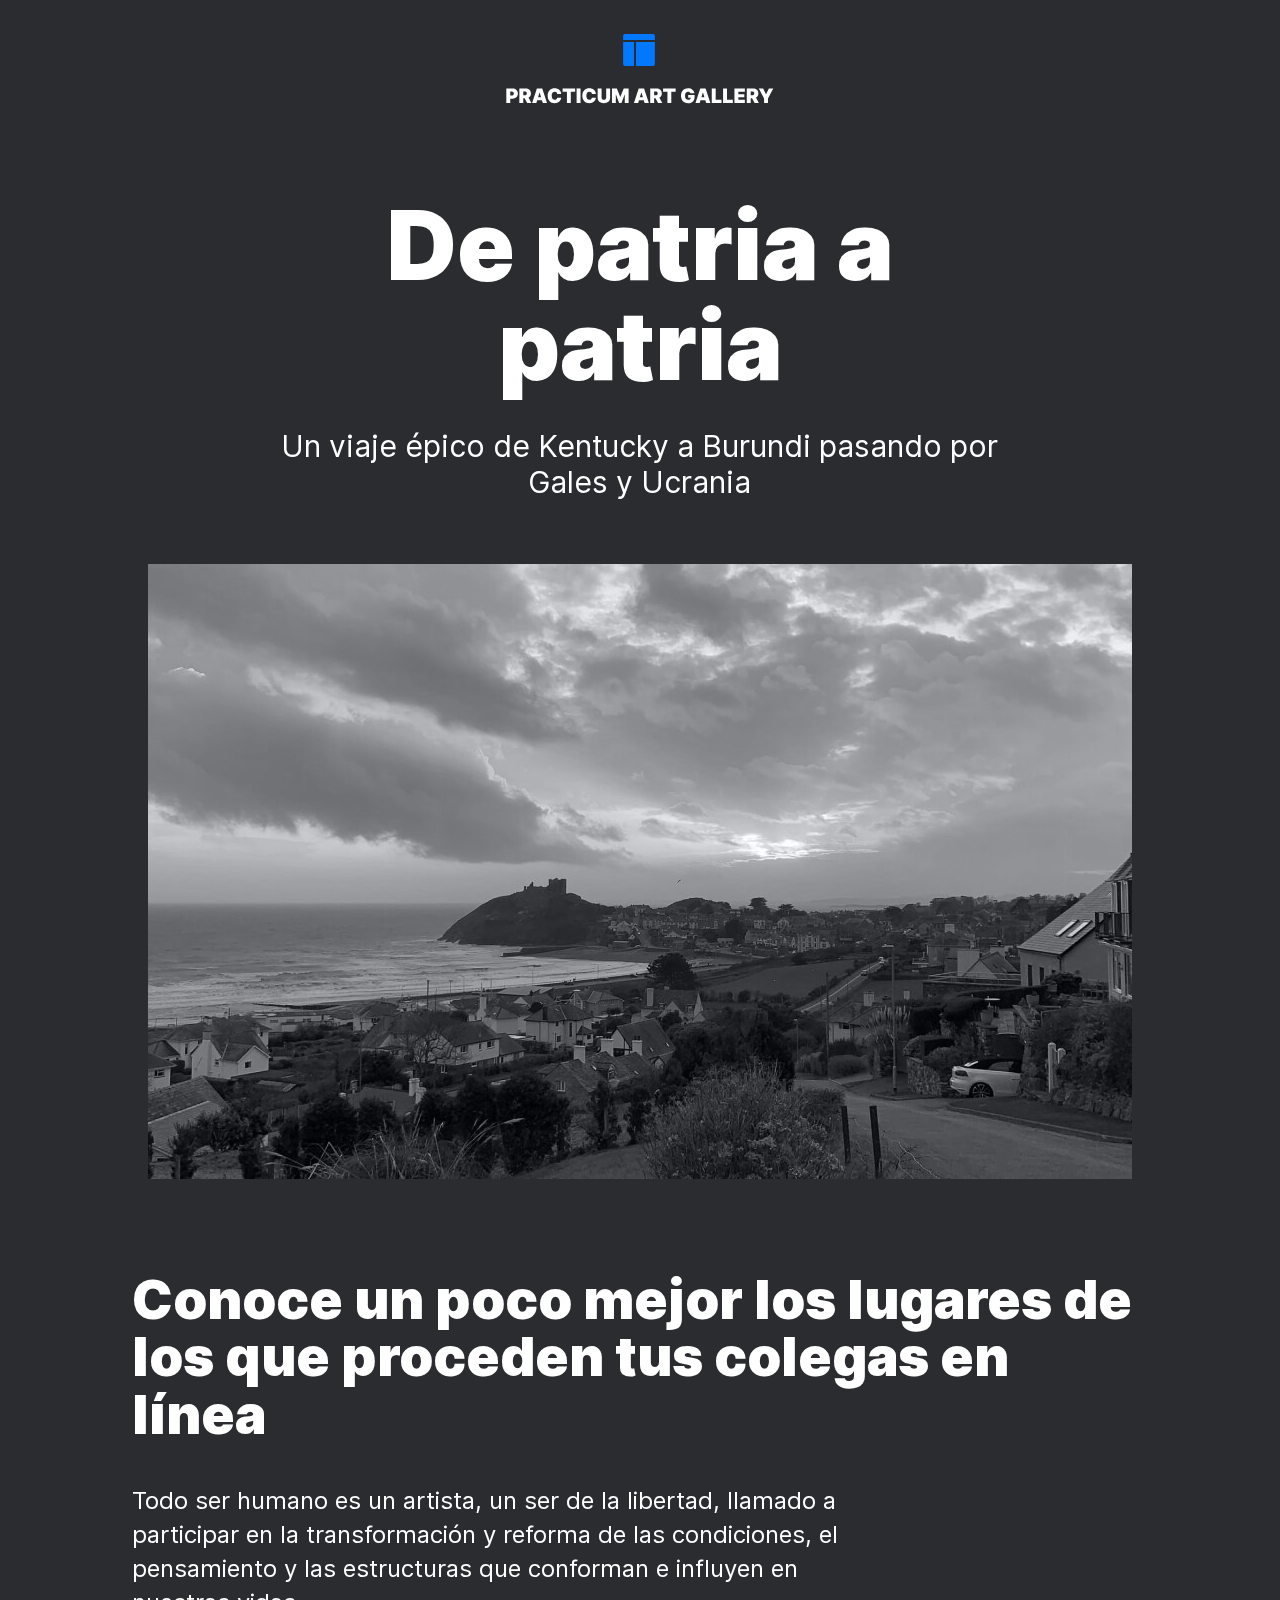
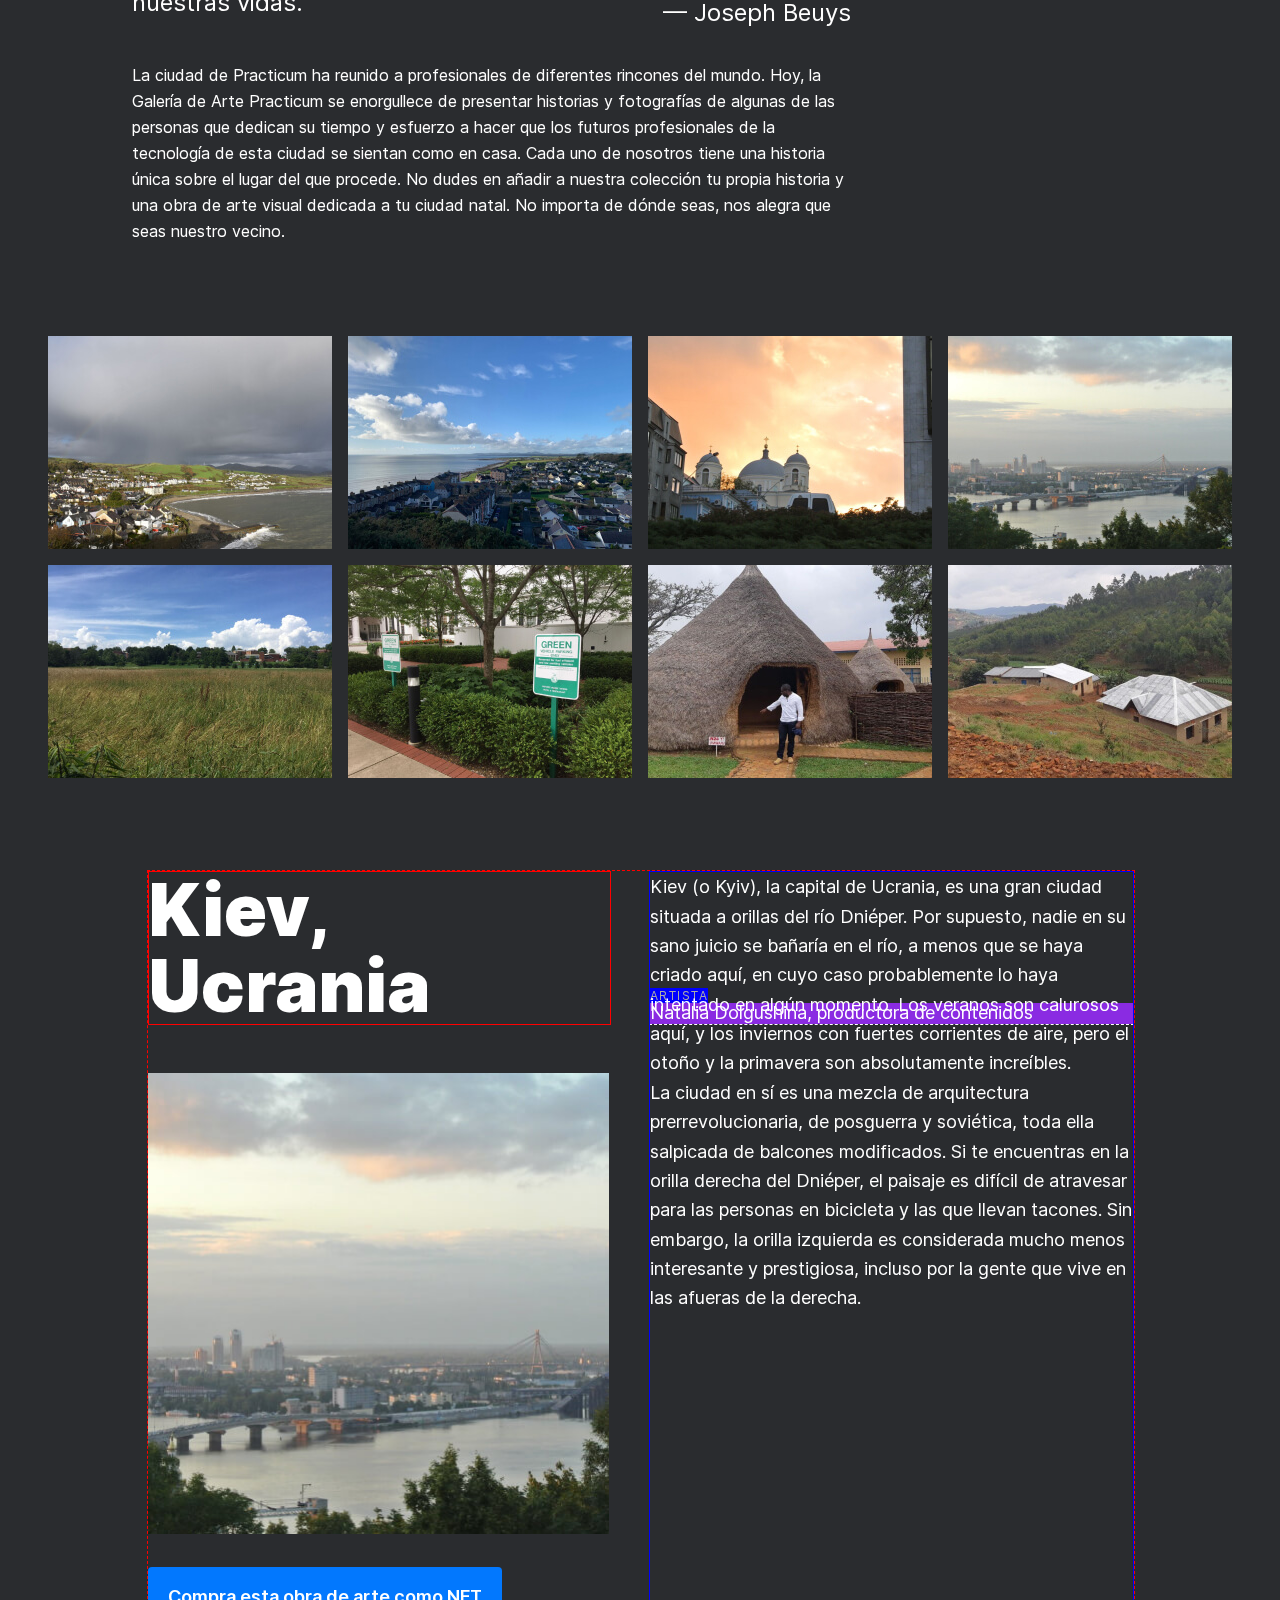
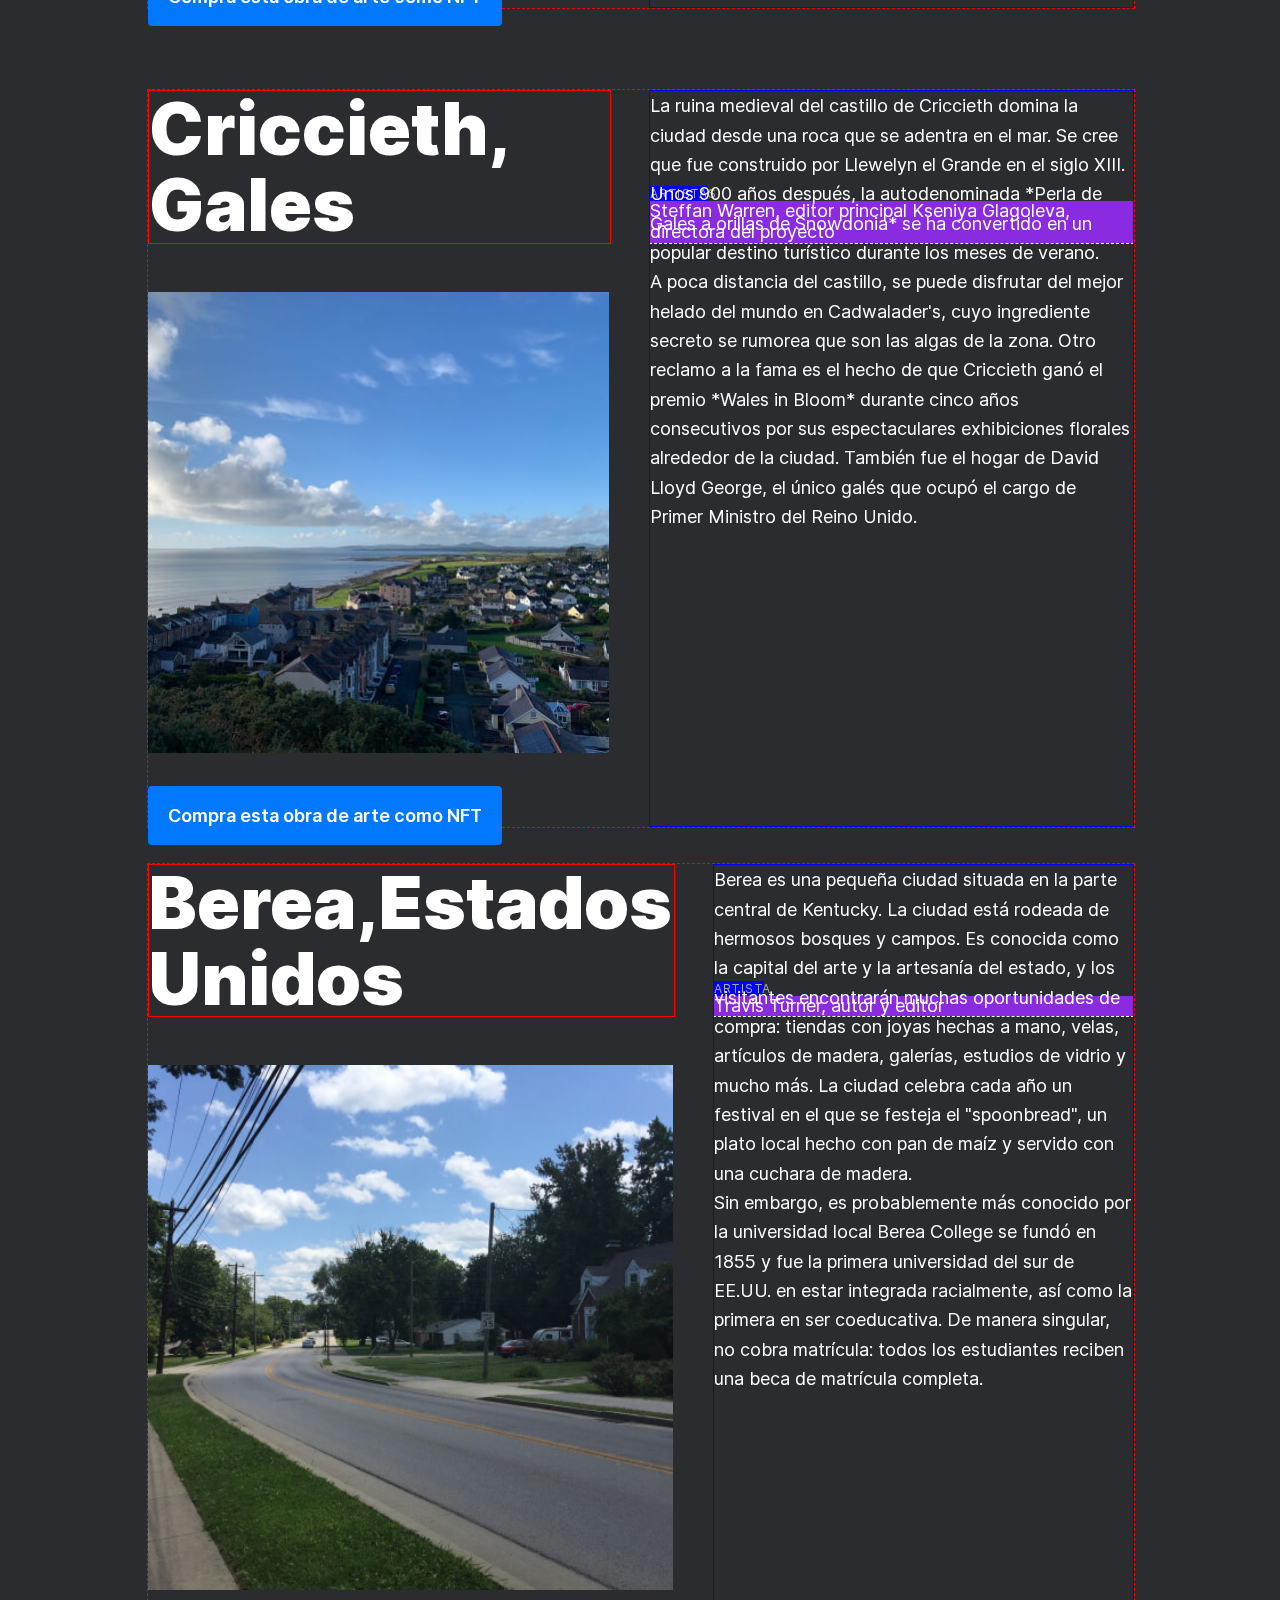
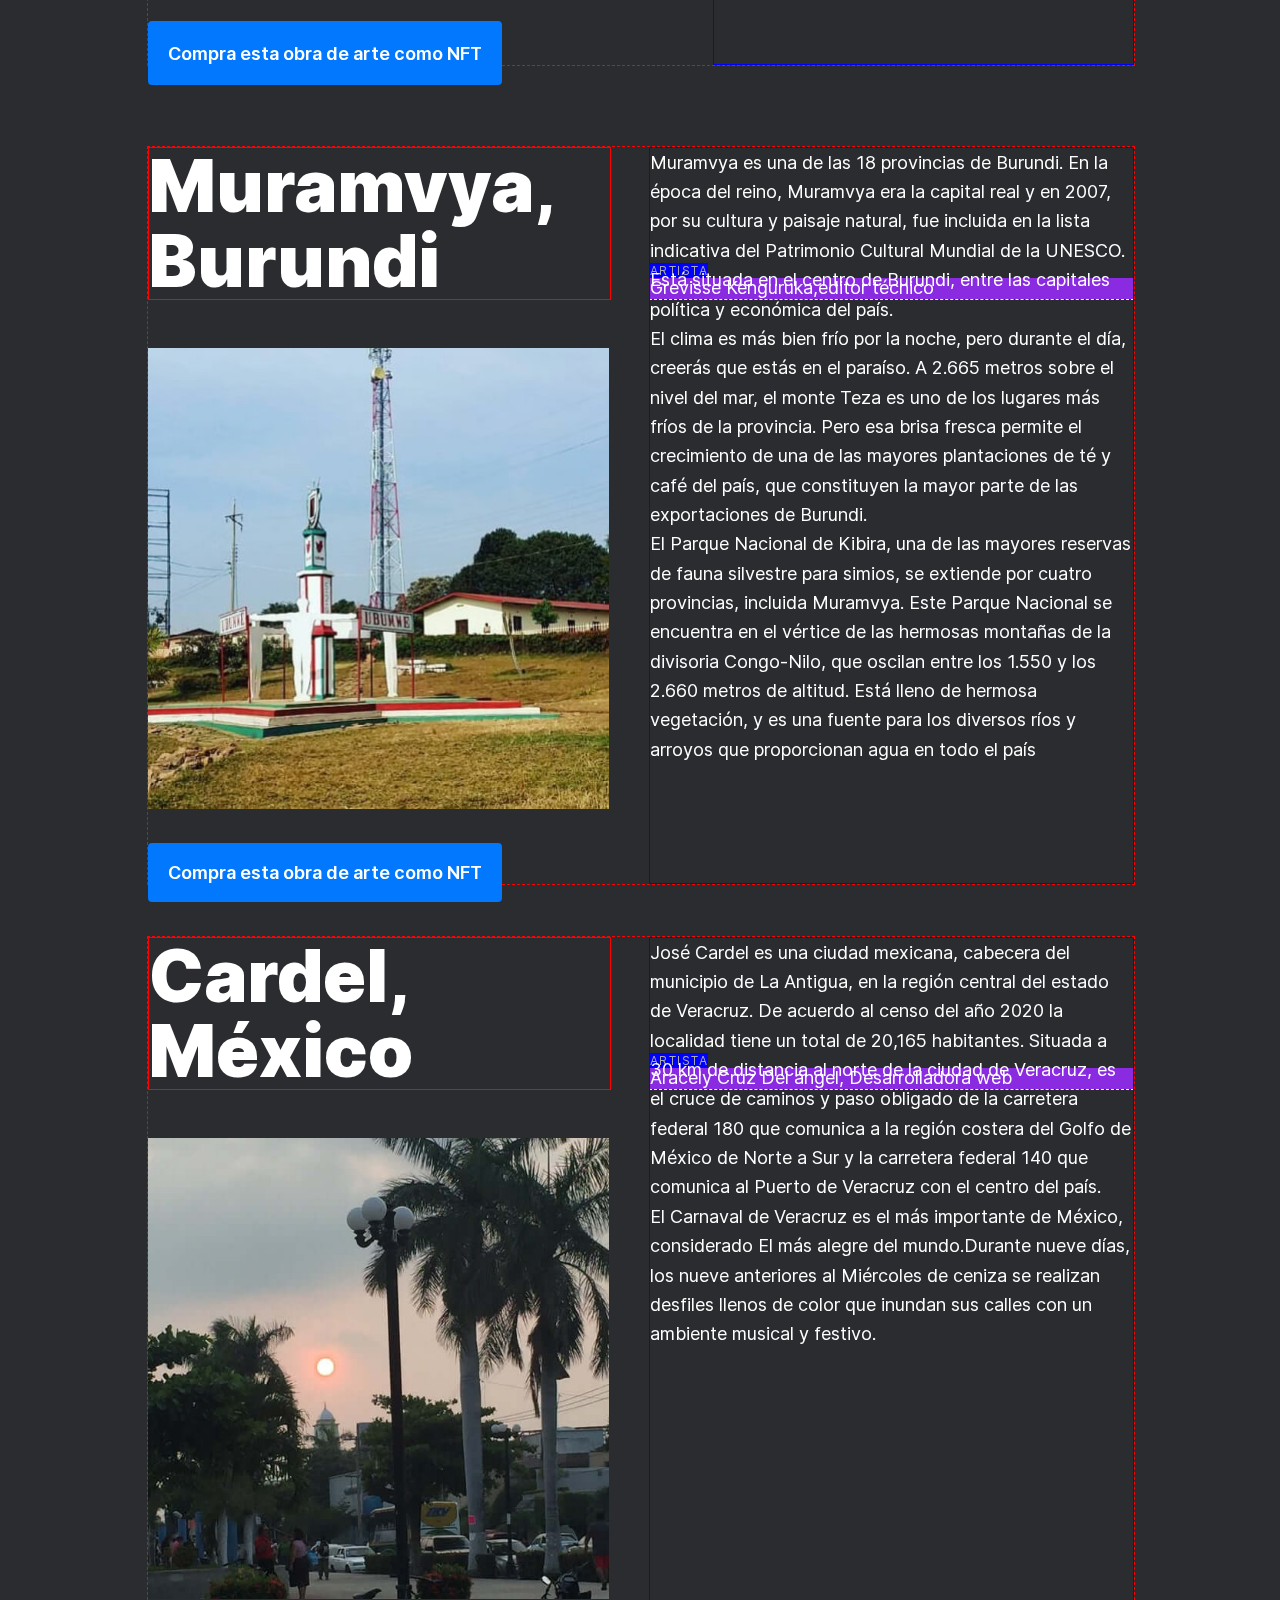
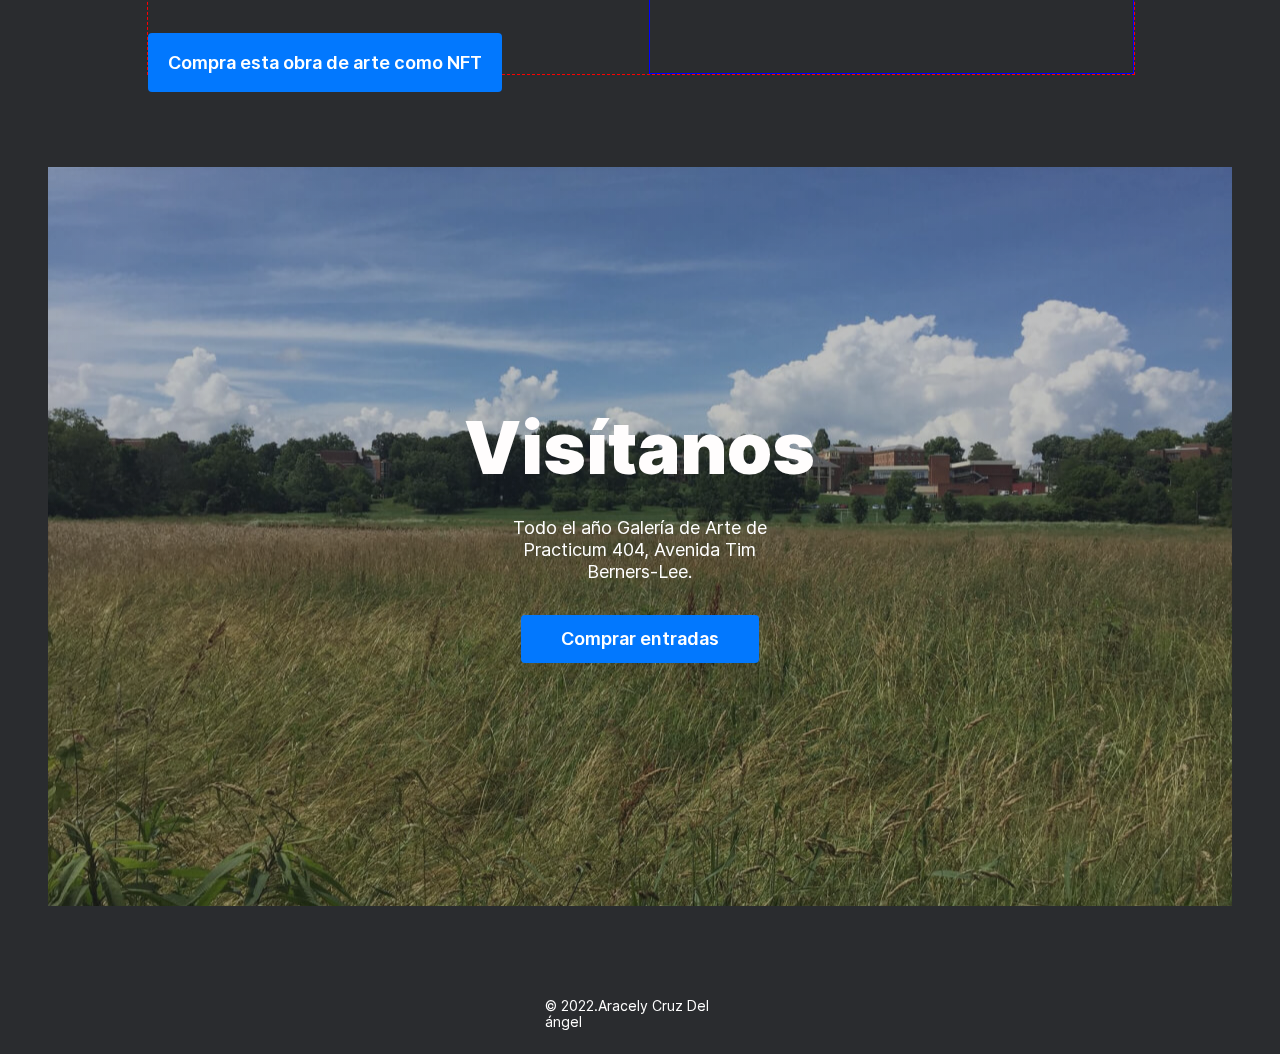
==== commit a03a2346: "4 divs" ====
--- a/index.html
+++ b/index.html
@@ -97,223 +97,242 @@
 
       <section class="places">
         <div class="place">
-          <div class="place__header">
-            <h2 class="place__title">Kiev, Ucrania</h2>
-
-            <div class="place__artist">
-              <a href="#" class="place__artist-heading">ARTISTA</a>
-              <a href="#" class="place__artist-name">
-                Natalia Dolgushina, productora de contenidos
-              </a>
-            </div>
-          </div>
-
-          <div class="place__main">
+          <h2 class="place__title">Kiev, Ucrania</h2>
+          <div class="place__artist">
+            <a href="#" class="place__artist-heading">ARTISTA</a>
+            <a href="#" class="place__artist-name">
+              Natalia Dolgushina, productora de contenidos
+            </a>
+          </div>
+
+          <div class="place__column-image">
             <img
               src="./images/place__kievUcrania.jpg"
               alt="Puente que conecta el río que traviesa Kiev en Ucrania"
               class="place__image"
             />
-
-            <a
-              href="https://www.theverge.com/22310188/nft-explainer-what-is-blockchain-crypto-art-faq"
-              target="_blank"
-              rel="noopener noreferrer"
-              class="place__NFT-button"
-              >Compra esta obra de arte como NFT</a
-            >
-
-            <div class="place__text">
-              <p class="place__paragraph">
-                Kiev (o Kyiv), la capital de Ucrania, es una gran ciudad situada
-                a orillas del río Dniéper. Por supuesto, nadie en su sano juicio
-                se bañaría en el río, a menos que se haya criado aquí, en cuyo
-                caso probablemente lo haya intentado en algún momento. Los
-                veranos son calurosos aquí, y los inviernos con fuertes
-                corrientes de aire, pero el otoño y la primavera son
-                absolutamente increíbles.
-              </p>
-              <p class="place__paragraph">
-                La ciudad en sí es una mezcla de arquitectura
-                prerrevolucionaria, de posguerra y soviética, toda ella
-                salpicada de balcones modificados. Si te encuentras en la orilla
-                derecha del Dniéper, el paisaje es difícil de atravesar para las
-                personas en bicicleta y las que llevan tacones. Sin embargo, la
-                orilla izquierda es considerada mucho menos interesante y
-                prestigiosa, incluso por la gente que vive en las afueras de la
-                derecha.
-              </p>
-            </div>
+            <a
+              href="https://www.theverge.com/22310188/nft-explainer-what-is-blockchain-crypto-art-faq"
+              target="_blank"
+              rel="noopener noreferrer"
+              class="place__NFT-button"
+              >Compra esta obra de arte como NFT</a
+            >
+          </div>
+
+          <div class="place__text">
+            <p class="place__paragraph">
+              Kiev (o Kyiv), la capital de Ucrania, es una gran ciudad situada a
+              orillas del río Dniéper. Por supuesto, nadie en su sano juicio se
+              bañaría en el río, a menos que se haya criado aquí, en cuyo caso
+              probablemente lo haya intentado en algún momento. Los veranos son
+              calurosos aquí, y los inviernos con fuertes corrientes de aire,
+              pero el otoño y la primavera son absolutamente increíbles.
+            </p>
+            <p class="place__paragraph">
+              La ciudad en sí es una mezcla de arquitectura prerrevolucionaria,
+              de posguerra y soviética, toda ella salpicada de balcones
+              modificados. Si te encuentras en la orilla derecha del Dniéper, el
+              paisaje es difícil de atravesar para las personas en bicicleta y
+              las que llevan tacones. Sin embargo, la orilla izquierda es
+              considerada mucho menos interesante y prestigiosa, incluso por la
+              gente que vive en las afueras de la derecha.
+            </p>
           </div>
         </div>
 
         <div class="place">
           <h2 class="place__title">Criccieth, Gales</h2>
-          <img
-            src="./images/place__cricciethGales.jpg"
-            alt="Vista al mar en Criccieth Gales"
-            class="place__image"
-          />
-
-          <a
-            href="https://www.theverge.com/22310188/nft-explainer-what-is-blockchain-crypto-art-faq"
-            target="_blank"
-            rel="noopener noreferrer"
-            class="place__NFT-button"
-            >Compra esta obra de arte como NFT</a
-          >
-
-          <a href="#" class="place__artist-heading">ARTISTA</a>
-          <a href="#" class="place__artist-name">
-            Steffan Warren, editor principal Kseniya Glagoleva, directora del
-            proyecto
-          </a>
-
-          <p class="place__paragraph-intro">
-            La ruina medieval del castillo de Criccieth domina la ciudad desde
-            una roca que se adentra en el mar. Se cree que fue construido por
-            Llewelyn el Grande en el siglo XIII. Unos 900 años después, la
-            autodenominada *Perla de Gales a orillas de Snowdonia* se ha
-            convertido en un popular destino turístico durante los meses de
-            verano.
-          </p>
-          <p class="place__paragraph-main">
-            A poca distancia del castillo, se puede disfrutar del mejor helado
-            del mundo en Cadwalader's, cuyo ingrediente secreto se rumorea que
-            son las algas de la zona. Otro reclamo a la fama es el hecho de que
-            Criccieth ganó el premio *Wales in Bloom* durante cinco años
-            consecutivos por sus espectaculares exhibiciones florales alrededor
-            de la ciudad. También fue el hogar de David Lloyd George, el único
-            galés que ocupó el cargo de Primer Ministro del Reino Unido.
-          </p>
-        </div>
-
-        <div class="place">
-          <h2 class="place__title">Berea, Estados Unidos</h2>
-          <img
-            src="./images/place__bereaEU.jpg"
-            alt="Puente que conecta el río que traviesa Kiev en Ucrania"
-            class="place__image"
-          />
-
-          <div class="place__NFT-button">
-            <a
-              href="https://www.theverge.com/22310188/nft-explainer-what-is-blockchain-crypto-art-faq"
-              target="_blank"
-              rel="noopener noreferrer"
-              class="place__NFT-button"
-              >Compra esta obra de arte como NFT</a
-            >
-          </div>
-
-          <a href="#" class="place__artist-heading">ARTISTA</a>
-          <a href="#" class="place__artist-name"
-            >Travis Turner, autor y editor</a
-          >
-
-          <p class="place__paragraph-intro">
-            Berea es una pequeña ciudad situada en la parte central de Kentucky.
-            La ciudad está rodeada de hermosos bosques y campos. Es conocida
-            como la capital del arte y la artesanía del estado, y los visitantes
-            encontrarán muchas oportunidades de compra: tiendas con joyas hechas
-            a mano, velas, artículos de madera, galerías, estudios de vidrio y
-            mucho más. La ciudad celebra cada año un festival en el que se
-            festeja el "spoonbread", un plato local hecho con pan de maíz y
-            servido con una cuchara de madera.
-          </p>
-          <p class="place__paragraph-main">
-            Sin embargo, es probablemente más conocido por la universidad local
-            Berea College se fundó en 1855 y fue la primera universidad del sur
-            de EE.UU. en estar integrada racialmente, así como la primera en ser
-            coeducativa. De manera singular, no cobra matrícula: todos los
-            estudiantes reciben una beca de matrícula completa.
-          </p>
+          <div class="place__artist">
+            <a href="#" class="place__artist-heading">ARTISTAS</a>
+            <a href="#" class="place__artist-name"
+              >Steffan Warren, editor principal Kseniya Glagoleva, directora del
+              proyecto
+            </a>
+          </div>
+
+          <div class="place__column-image">
+            <img
+              src="./images/place__cricciethGales.jpg"
+              alt="Vista al mar en Criccieth Gales"
+              class="place__image"
+            />
+
+            <a
+              href="https://www.theverge.com/22310188/nft-explainer-what-is-blockchain-crypto-art-faq"
+              target="_blank"
+              rel="noopener noreferrer"
+              class="place__NFT-button"
+              >Compra esta obra de arte como NFT</a
+            >
+          </div>
+
+          <div class="place__text">
+            <p class="place__paragraph">
+              La ruina medieval del castillo de Criccieth domina la ciudad desde
+              una roca que se adentra en el mar. Se cree que fue construido por
+              Llewelyn el Grande en el siglo XIII. Unos 900 años después, la
+              autodenominada *Perla de Gales a orillas de Snowdonia* se ha
+              convertido en un popular destino turístico durante los meses de
+              verano.
+            </p>
+            <p class="place__paragraph">
+              A poca distancia del castillo, se puede disfrutar del mejor helado
+              del mundo en Cadwalader's, cuyo ingrediente secreto se rumorea que
+              son las algas de la zona. Otro reclamo a la fama es el hecho de
+              que Criccieth ganó el premio *Wales in Bloom* durante cinco años
+              consecutivos por sus espectaculares exhibiciones florales
+              alrededor de la ciudad. También fue el hogar de David Lloyd
+              George, el único galés que ocupó el cargo de Primer Ministro del
+              Reino Unido.
+            </p>
+          </div>
+        </div>
+
+        <div class="place">
+          <h2 class="place__title">Berea,Estados Unidos</h2>
+
+          <div class="place__artist">
+            <a href="#" class="place__artist-heading">ARTISTA</a>
+            <a href="#" class="place__artist-name"
+              >Travis Turner, autor y editor
+            </a>
+          </div>
+
+          <div class="place__column-image">
+            <img
+              src="./images/place__bereaEU.jpg"
+              alt="Puente que conecta el río que traviesa Kiev en Ucrania"
+              class="place__image"
+            />
+
+            <a
+              href="https://www.theverge.com/22310188/nft-explainer-what-is-blockchain-crypto-art-faq"
+              target="_blank"
+              rel="noopener noreferrer"
+              class="place__NFT-button"
+              >Compra esta obra de arte como NFT</a
+            >
+          </div>
+          <div class="place__text">
+            <p class="place__paragraph">
+              Berea es una pequeña ciudad situada en la parte central de
+              Kentucky. La ciudad está rodeada de hermosos bosques y campos. Es
+              conocida como la capital del arte y la artesanía del estado, y los
+              visitantes encontrarán muchas oportunidades de compra: tiendas con
+              joyas hechas a mano, velas, artículos de madera, galerías,
+              estudios de vidrio y mucho más. La ciudad celebra cada año un
+              festival en el que se festeja el "spoonbread", un plato local
+              hecho con pan de maíz y servido con una cuchara de madera.
+            </p>
+            <p class="place__paragraph">
+              Sin embargo, es probablemente más conocido por la universidad
+              local Berea College se fundó en 1855 y fue la primera universidad
+              del sur de EE.UU. en estar integrada racialmente, así como la
+              primera en ser coeducativa. De manera singular, no cobra
+              matrícula: todos los estudiantes reciben una beca de matrícula
+              completa.
+            </p>
+          </div>
         </div>
 
         <div class="place">
           <h2 class="place__title">Muramvya, Burundi</h2>
-          <img
-            src="./images/place__muramvyaBurundi.jpg"
-            alt="Puente que conecta el río que traviesa Kiev en Ucrania"
-            class="place__image"
-          />
-
-          <a
-            href="https://www.theverge.com/22310188/nft-explainer-what-is-blockchain-crypto-art-faq"
-            target="_blank"
-            rel="noopener noreferrer"
-            class="place__NFT-button"
-            >Compra esta obra de arte como NFT</a
-          >
-
-          <a href="#" class="place__artist-heading">ARTISTA</a>
-          <a href="#" class="place__artist-name">
-            Grevisse Kenguruka,editor técnico
-          </a>
-
-          <p class="place__paragraph-intro">
-            Muramvya es una de las 18 provincias de Burundi. En la época del
-            reino, Muramvya era la capital real y en 2007, por su cultura y
-            paisaje natural, fue incluida en la lista indicativa del Patrimonio
-            Cultural Mundial de la UNESCO. Está situada en el centro de Burundi,
-            entre las capitales política y económica del país.
-          </p>
-          <p class="place__paragraph-main">
-            El clima es más bien frío por la noche, pero durante el día, creerás
-            que estás en el paraíso. A 2.665 metros sobre el nivel del mar, el
-            monte Teza es uno de los lugares más fríos de la provincia. Pero esa
-            brisa fresca permite el crecimiento de una de las mayores
-            plantaciones de té y café del país, que constituyen la mayor parte
-            de las exportaciones de Burundi.
-          </p>
-          <p class="place__paragraph-plus">
-            El Parque Nacional de Kibira, una de las mayores reservas de fauna
-            silvestre para simios, se extiende por cuatro provincias, incluida
-            Muramvya. Este Parque Nacional se encuentra en el vértice de las
-            hermosas montañas de la divisoria Congo-Nilo, que oscilan entre los
-            1.550 y los 2.660 metros de altitud. Está lleno de hermosa
-            vegetación, y es una fuente para los diversos ríos y arroyos que
-            proporcionan agua en todo el país
-          </p>
-        </div>
-
-        <div class="place">
-          <h2 class="place__title">Cardel,México</h2>
-          <img
-            src="./images/place__cardelMexico.jpg"
-            alt="Puente que conecta el río que traviesa Kiev en Ucrania"
-            class="place__image"
-          />
-
-          <a
-            href="https://www.theverge.com/22310188/nft-explainer-what-is-blockchain-crypto-art-faq"
-            target="_blank"
-            rel="noopener noreferrer"
-            class="place__NFT-button"
-            >Compra esta obra de arte como NFT</a
-          >
-
-          <a href="#" class="place__artist-heading">ARTISTA</a>
-          <a href="#" class="place__artist-name">
-            Aracely Cruz Del ángel, Desarrolladora web
-          </a>
-
-          <p class="place__paragraph-intro">
-            José Cardel es una ciudad mexicana, cabecera del municipio de La
-            Antigua, en la región central del estado de Veracruz. De acuerdo al
-            censo del año 2020 la localidad tiene un total de 20,165 habitantes.
-            Situada a 30 km de distancia al norte de la ciudad de Veracruz, es
-            el cruce de caminos y paso obligado de la carretera federal 180 que
-            comunica a la región costera del Golfo de México de Norte a Sur y la
-            carretera federal 140 que comunica al Puerto de Veracruz con el
-            centro del país.
-          </p>
-          <p class="place__paragraph-main">
-            El Carnaval de Veracruz es el más importante de México, considerado
-            El más alegre del mundo.Durante nueve días, los nueve anteriores al
-            Miércoles de ceniza se realizan desfiles llenos de color que inundan
-            sus calles con un ambiente musical y festivo.
-          </p>
+          <div class="place__artist">
+            <a href="#" class="place__artist-heading">ARTISTA</a>
+            <a href="#" class="place__artist-name">
+              Grevisse Kenguruka,editor técnico
+            </a>
+          </div>
+
+          <div class="place__column-image">
+            <img
+              src="./images/place__muramvyaBurundi.jpg"
+              alt="Puente que conecta el río que traviesa Kiev en Ucrania"
+              class="place__image"
+            />
+
+            <a
+              href="https://www.theverge.com/22310188/nft-explainer-what-is-blockchain-crypto-art-faq"
+              target="_blank"
+              rel="noopener noreferrer"
+              class="place__NFT-button"
+              >Compra esta obra de arte como NFT</a
+            >
+          </div>
+
+          <div class="place__text">
+            <p class="place__paragraph">
+              Muramvya es una de las 18 provincias de Burundi. En la época del
+              reino, Muramvya era la capital real y en 2007, por su cultura y
+              paisaje natural, fue incluida en la lista indicativa del
+              Patrimonio Cultural Mundial de la UNESCO. Está situada en el
+              centro de Burundi, entre las capitales política y económica del
+              país.
+            </p>
+            <p class="place__paragraph">
+              El clima es más bien frío por la noche, pero durante el día,
+              creerás que estás en el paraíso. A 2.665 metros sobre el nivel del
+              mar, el monte Teza es uno de los lugares más fríos de la
+              provincia. Pero esa brisa fresca permite el crecimiento de una de
+              las mayores plantaciones de té y café del país, que constituyen la
+              mayor parte de las exportaciones de Burundi.
+            </p>
+            <p class="place__paragraph">
+              El Parque Nacional de Kibira, una de las mayores reservas de fauna
+              silvestre para simios, se extiende por cuatro provincias, incluida
+              Muramvya. Este Parque Nacional se encuentra en el vértice de las
+              hermosas montañas de la divisoria Congo-Nilo, que oscilan entre
+              los 1.550 y los 2.660 metros de altitud. Está lleno de hermosa
+              vegetación, y es una fuente para los diversos ríos y arroyos que
+              proporcionan agua en todo el país
+            </p>
+          </div>
+        </div>
+
+        <div class="place">
+          <h2 class="place__title">Cardel, México</h2>
+          <div class="place__artist">
+            <a href="#" class="place__artist-heading">ARTISTA</a>
+            <a href="#" class="place__artist-name">
+              Aracely Cruz Del ángel, Desarrolladora web
+            </a>
+          </div>
+
+          <div class="place__column-image">
+            <img
+              src="./images/place__cardelMexico.jpg"
+              alt="Puente que conecta el río que traviesa Kiev en Ucrania"
+              class="place__image"
+            />
+
+            <a
+              href="https://www.theverge.com/22310188/nft-explainer-what-is-blockchain-crypto-art-faq"
+              target="_blank"
+              rel="noopener noreferrer"
+              class="place__NFT-button"
+              >Compra esta obra de arte como NFT</a
+            >
+          </div>
+
+          <div class="place__text">
+            <p class="place__paragraph">
+              José Cardel es una ciudad mexicana, cabecera del municipio de La
+              Antigua, en la región central del estado de Veracruz. De acuerdo
+              al censo del año 2020 la localidad tiene un total de 20,165
+              habitantes. Situada a 30 km de distancia al norte de la ciudad de
+              Veracruz, es el cruce de caminos y paso obligado de la carretera
+              federal 180 que comunica a la región costera del Golfo de México
+              de Norte a Sur y la carretera federal 140 que comunica al Puerto
+              de Veracruz con el centro del país.
+            </p>
+            <p class="place__paragraph">
+              El Carnaval de Veracruz es el más importante de México,
+              considerado El más alegre del mundo.Durante nueve días, los nueve
+              anteriores al Miércoles de ceniza se realizan desfiles llenos de
+              color que inundan sus calles con un ambiente musical y festivo.
+            </p>
+          </div>
         </div>
       </section>
 
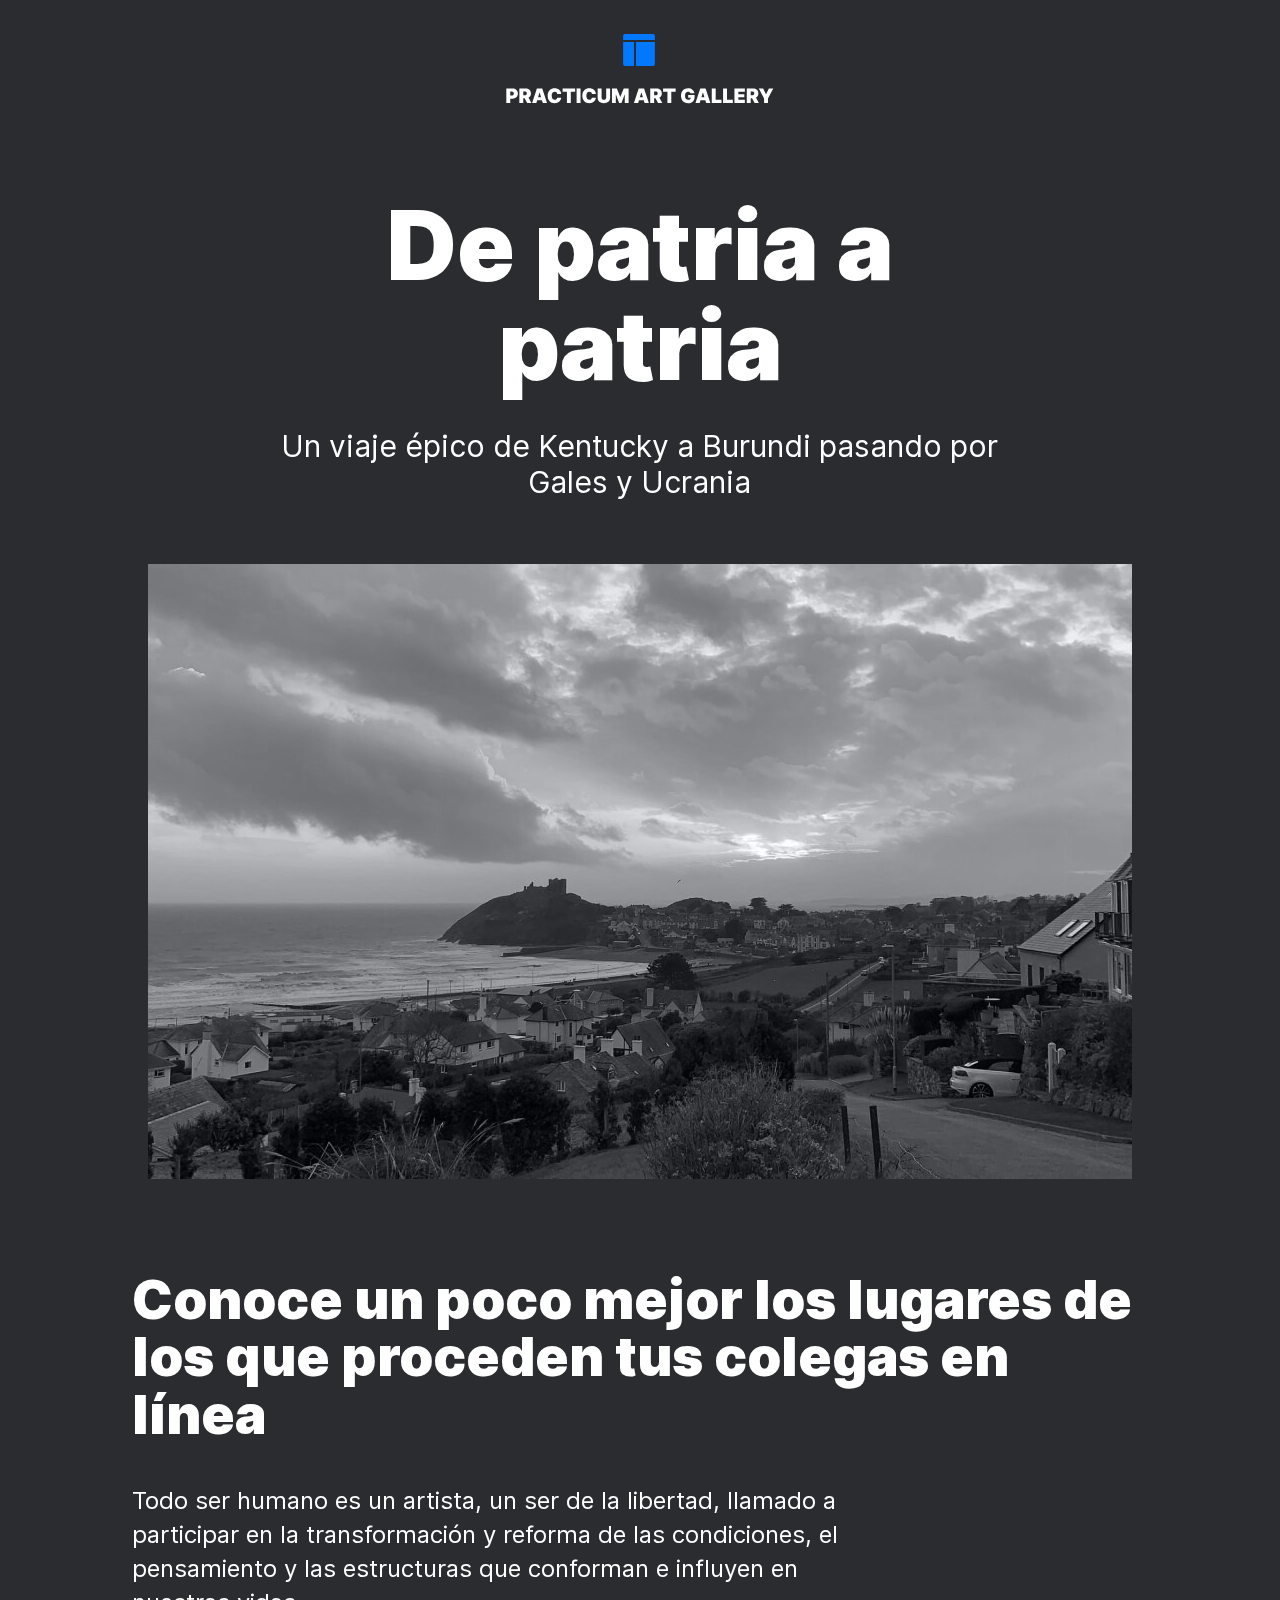
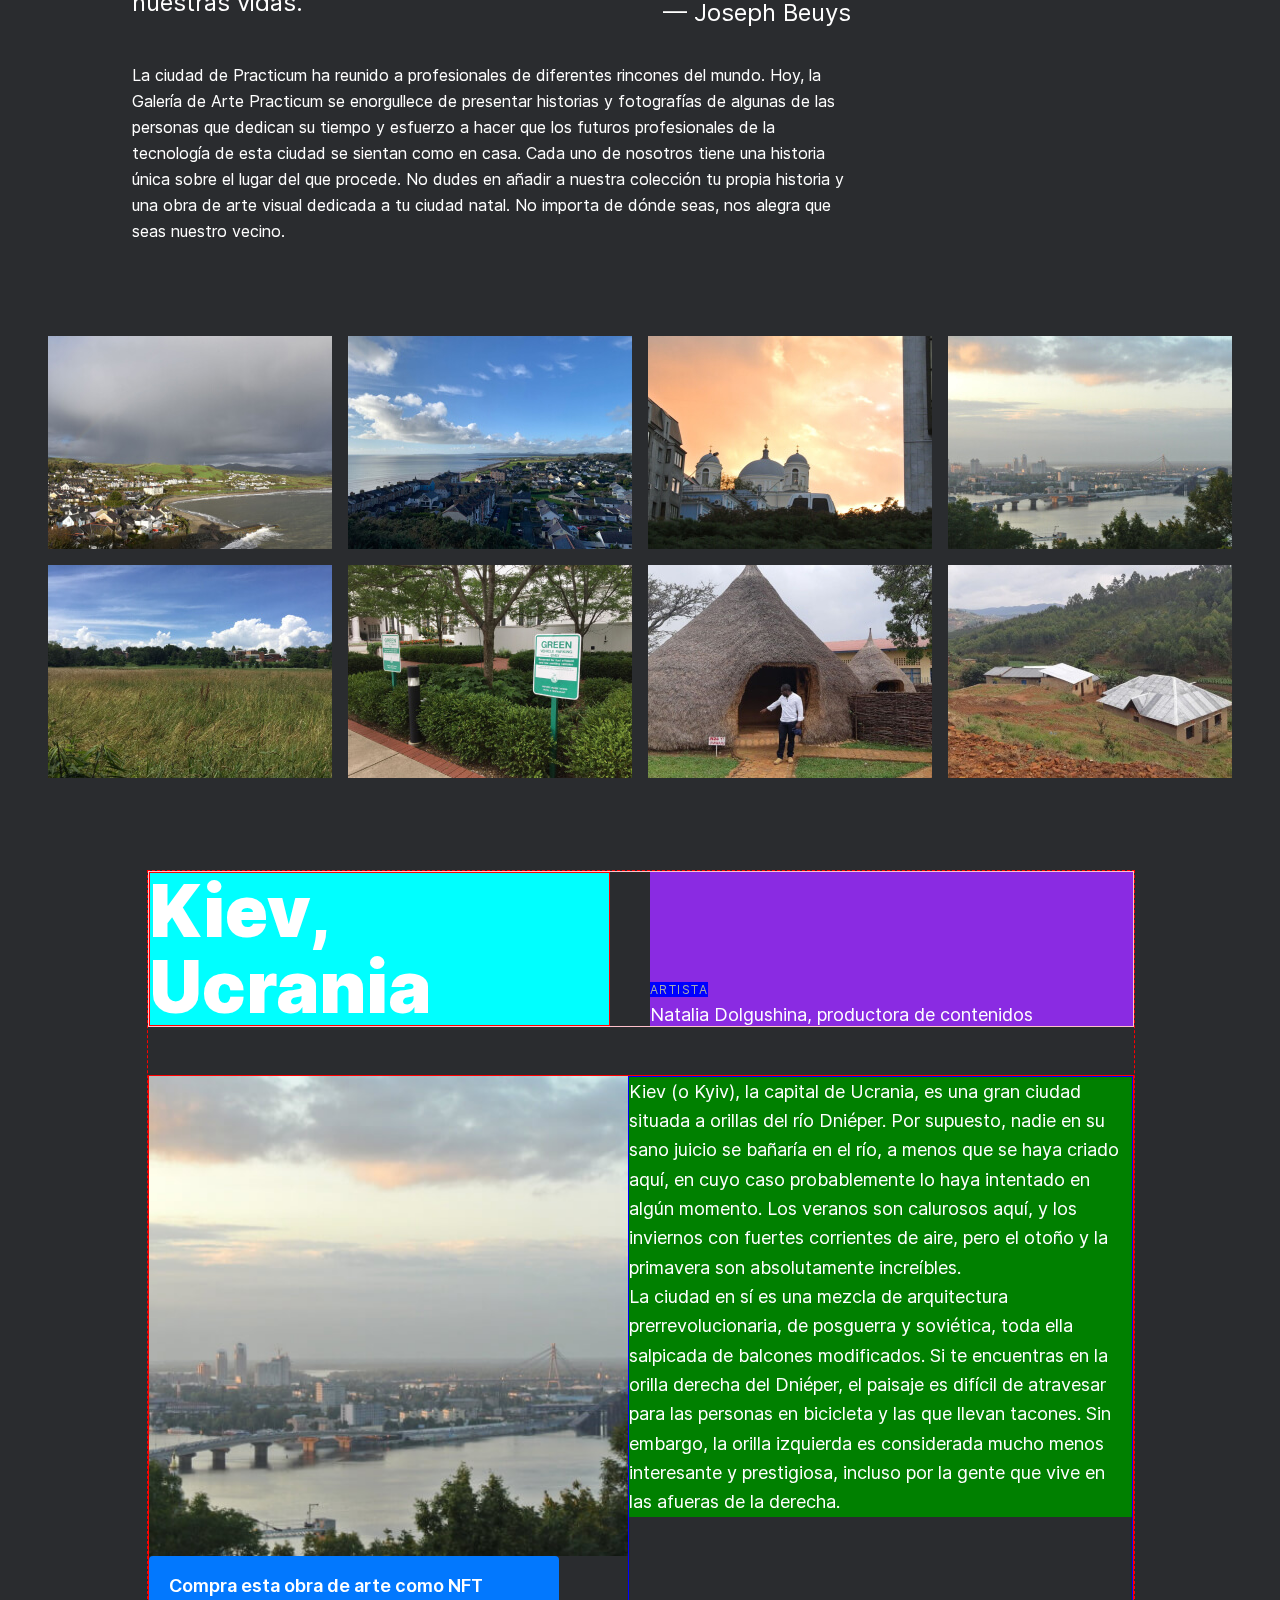
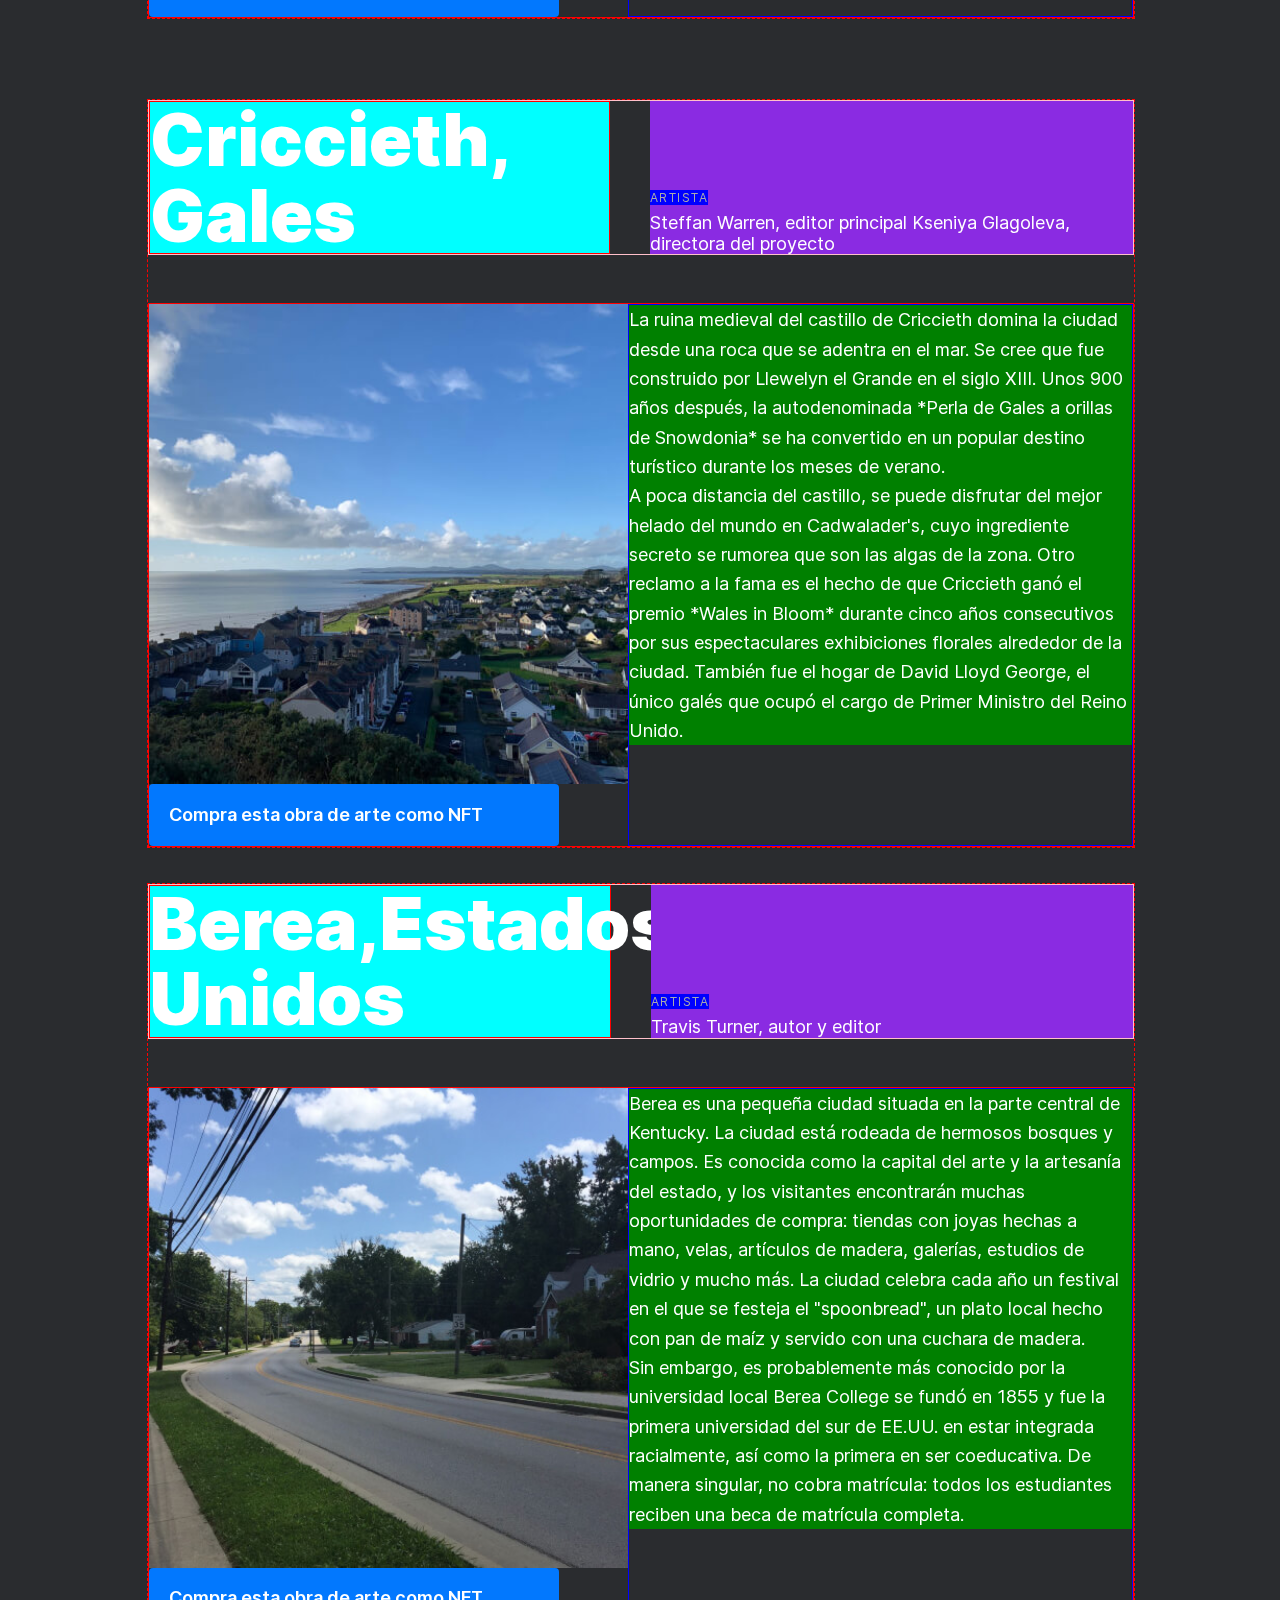
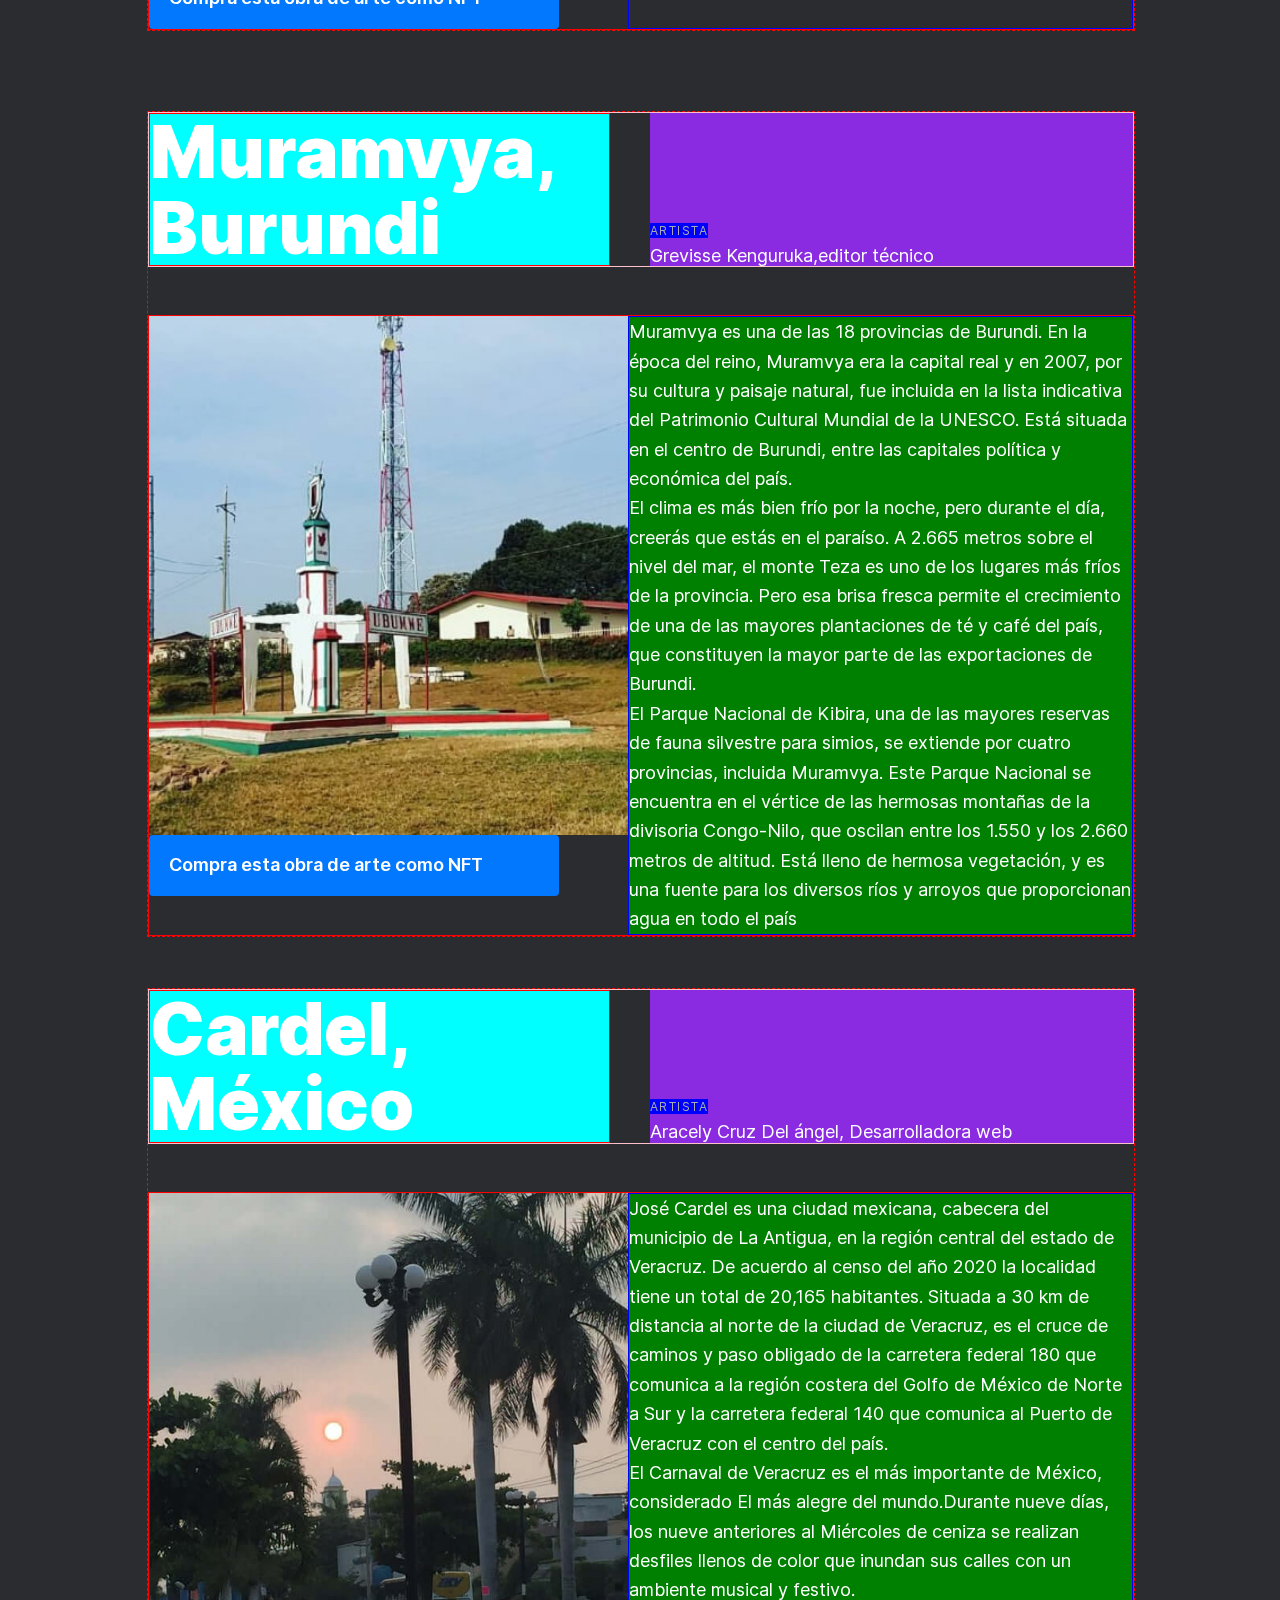
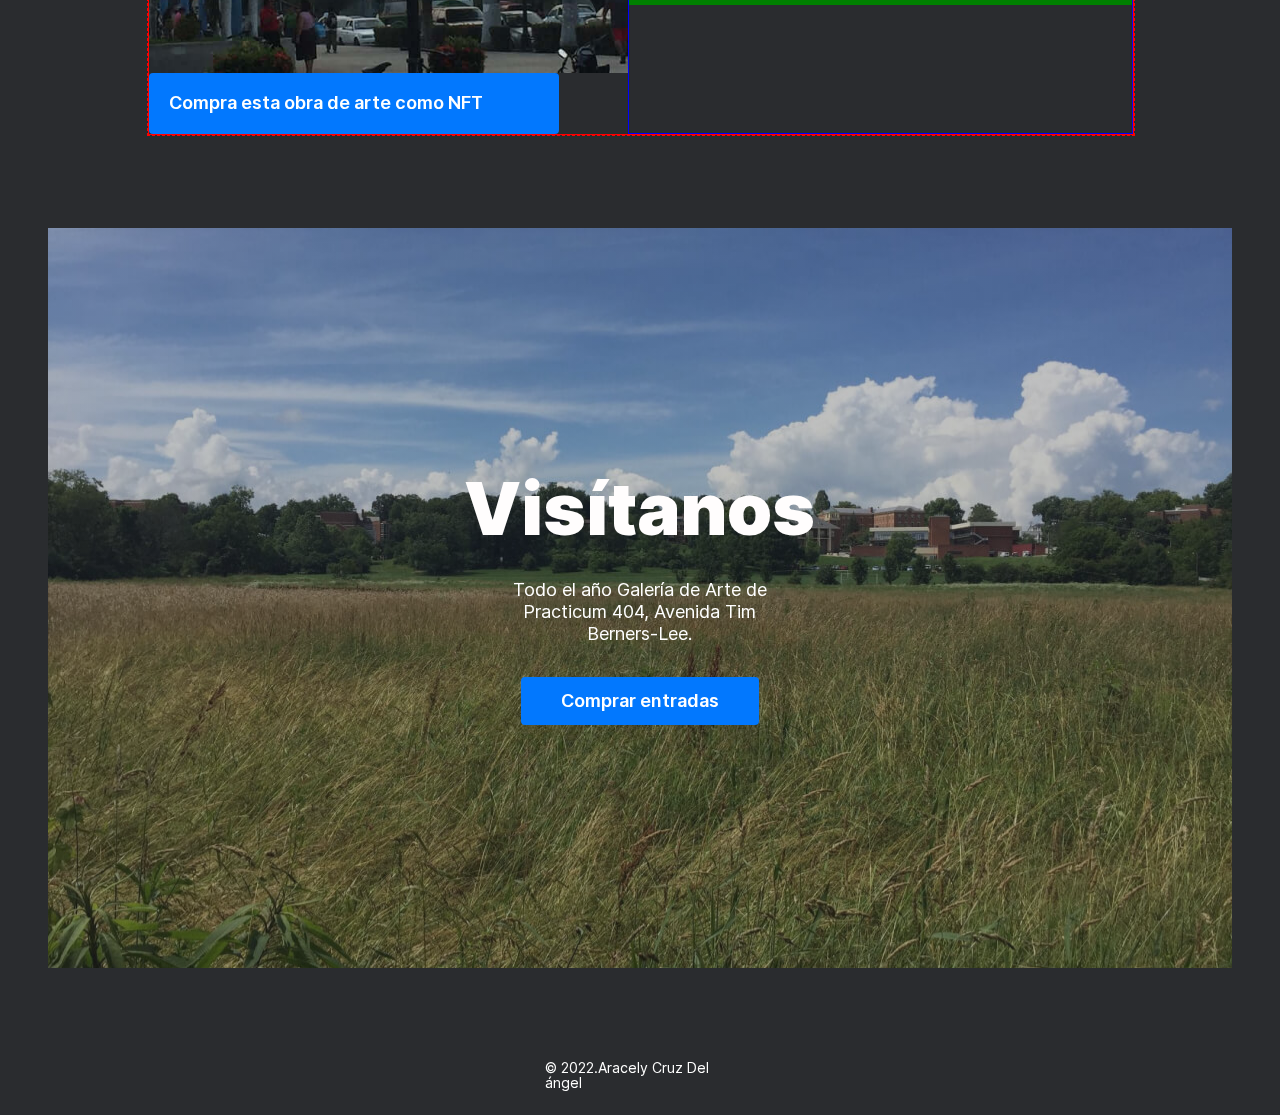
==== commit e0bcf411: "Solucionado grid 1280px" ====
--- a/index.html
+++ b/index.html
@@ -97,20 +97,24 @@
 
       <section class="places">
         <div class="place">
-          <h2 class="place__title">Kiev, Ucrania</h2>
-          <div class="place__artist">
-            <a href="#" class="place__artist-heading">ARTISTA</a>
-            <a href="#" class="place__artist-name">
-              Natalia Dolgushina, productora de contenidos
-            </a>
-          </div>
-
-          <div class="place__column-image">
+          <div class="place__header">
+            <h2 class="place__title">Kiev, Ucrania</h2>
+
+            <div class="place__artist">
+              <a href="#" class="place__artist-heading">ARTISTA</a>
+              <a href="#" class="place__artist-name">
+                Natalia Dolgushina, productora de contenidos
+              </a>
+            </div>
+          </div>
+
+          <div class="place__main">
             <img
               src="./images/place__kievUcrania.jpg"
               alt="Puente que conecta el río que traviesa Kiev en Ucrania"
               class="place__image"
             />
+
             <a
               href="https://www.theverge.com/22310188/nft-explainer-what-is-blockchain-crypto-art-faq"
               target="_blank"
@@ -118,40 +122,44 @@
               class="place__NFT-button"
               >Compra esta obra de arte como NFT</a
             >
-          </div>
-
-          <div class="place__text">
-            <p class="place__paragraph">
-              Kiev (o Kyiv), la capital de Ucrania, es una gran ciudad situada a
-              orillas del río Dniéper. Por supuesto, nadie en su sano juicio se
-              bañaría en el río, a menos que se haya criado aquí, en cuyo caso
-              probablemente lo haya intentado en algún momento. Los veranos son
-              calurosos aquí, y los inviernos con fuertes corrientes de aire,
-              pero el otoño y la primavera son absolutamente increíbles.
-            </p>
-            <p class="place__paragraph">
-              La ciudad en sí es una mezcla de arquitectura prerrevolucionaria,
-              de posguerra y soviética, toda ella salpicada de balcones
-              modificados. Si te encuentras en la orilla derecha del Dniéper, el
-              paisaje es difícil de atravesar para las personas en bicicleta y
-              las que llevan tacones. Sin embargo, la orilla izquierda es
-              considerada mucho menos interesante y prestigiosa, incluso por la
-              gente que vive en las afueras de la derecha.
-            </p>
-          </div>
-        </div>
-
-        <div class="place">
-          <h2 class="place__title">Criccieth, Gales</h2>
-          <div class="place__artist">
-            <a href="#" class="place__artist-heading">ARTISTAS</a>
-            <a href="#" class="place__artist-name"
-              >Steffan Warren, editor principal Kseniya Glagoleva, directora del
-              proyecto
-            </a>
-          </div>
-
-          <div class="place__column-image">
+
+            <div class="place__text">
+              <p class="place__paragraph">
+                Kiev (o Kyiv), la capital de Ucrania, es una gran ciudad situada
+                a orillas del río Dniéper. Por supuesto, nadie en su sano juicio
+                se bañaría en el río, a menos que se haya criado aquí, en cuyo
+                caso probablemente lo haya intentado en algún momento. Los
+                veranos son calurosos aquí, y los inviernos con fuertes
+                corrientes de aire, pero el otoño y la primavera son
+                absolutamente increíbles.
+              </p>
+              <p class="place__paragraph">
+                La ciudad en sí es una mezcla de arquitectura
+                prerrevolucionaria, de posguerra y soviética, toda ella
+                salpicada de balcones modificados. Si te encuentras en la orilla
+                derecha del Dniéper, el paisaje es difícil de atravesar para las
+                personas en bicicleta y las que llevan tacones. Sin embargo, la
+                orilla izquierda es considerada mucho menos interesante y
+                prestigiosa, incluso por la gente que vive en las afueras de la
+                derecha.
+              </p>
+            </div>
+          </div>
+        </div>
+
+        <div class="place">
+          <div class="place__header">
+            <h2 class="place__title">Criccieth, Gales</h2>
+            <div class="place__artist">
+              <a href="#" class="place__artist-heading">ARTISTA</a>
+              <a href="#" class="place__artist-name">
+                Steffan Warren, editor principal Kseniya Glagoleva, directora
+                del proyecto
+              </a>
+            </div>
+          </div>
+
+          <div class="place__main">
             <img
               src="./images/place__cricciethGales.jpg"
               alt="Vista al mar en Criccieth Gales"
@@ -165,41 +173,42 @@
               class="place__NFT-button"
               >Compra esta obra de arte como NFT</a
             >
-          </div>
-
-          <div class="place__text">
-            <p class="place__paragraph">
-              La ruina medieval del castillo de Criccieth domina la ciudad desde
-              una roca que se adentra en el mar. Se cree que fue construido por
-              Llewelyn el Grande en el siglo XIII. Unos 900 años después, la
-              autodenominada *Perla de Gales a orillas de Snowdonia* se ha
-              convertido en un popular destino turístico durante los meses de
-              verano.
-            </p>
-            <p class="place__paragraph">
-              A poca distancia del castillo, se puede disfrutar del mejor helado
-              del mundo en Cadwalader's, cuyo ingrediente secreto se rumorea que
-              son las algas de la zona. Otro reclamo a la fama es el hecho de
-              que Criccieth ganó el premio *Wales in Bloom* durante cinco años
-              consecutivos por sus espectaculares exhibiciones florales
-              alrededor de la ciudad. También fue el hogar de David Lloyd
-              George, el único galés que ocupó el cargo de Primer Ministro del
-              Reino Unido.
-            </p>
-          </div>
-        </div>
-
-        <div class="place">
-          <h2 class="place__title">Berea,Estados Unidos</h2>
-
-          <div class="place__artist">
-            <a href="#" class="place__artist-heading">ARTISTA</a>
-            <a href="#" class="place__artist-name"
-              >Travis Turner, autor y editor
-            </a>
-          </div>
-
-          <div class="place__column-image">
+
+            <div class="place__text">
+              <p class="place__paragraph">
+                La ruina medieval del castillo de Criccieth domina la ciudad
+                desde una roca que se adentra en el mar. Se cree que fue
+                construido por Llewelyn el Grande en el siglo XIII. Unos 900
+                años después, la autodenominada *Perla de Gales a orillas de
+                Snowdonia* se ha convertido en un popular destino turístico
+                durante los meses de verano.
+              </p>
+              <p class="place__paragraph">
+                A poca distancia del castillo, se puede disfrutar del mejor
+                helado del mundo en Cadwalader's, cuyo ingrediente secreto se
+                rumorea que son las algas de la zona. Otro reclamo a la fama es
+                el hecho de que Criccieth ganó el premio *Wales in Bloom*
+                durante cinco años consecutivos por sus espectaculares
+                exhibiciones florales alrededor de la ciudad. También fue el
+                hogar de David Lloyd George, el único galés que ocupó el cargo
+                de Primer Ministro del Reino Unido.
+              </p>
+            </div>
+          </div>
+        </div>
+
+        <div class="place">
+          <div class="place__header">
+            <h2 class="place__title">Berea,Estados Unidos</h2>
+            <div class="place__artist">
+              <a href="#" class="place__artist-heading">ARTISTA</a>
+              <a href="#" class="place__artist-name"
+                >Travis Turner, autor y editor
+              </a>
+            </div>
+          </div>
+
+          <div class="place__main">
             <img
               src="./images/place__bereaEU.jpg"
               alt="Puente que conecta el río que traviesa Kiev en Ucrania"
@@ -213,39 +222,41 @@
               class="place__NFT-button"
               >Compra esta obra de arte como NFT</a
             >
-          </div>
-          <div class="place__text">
-            <p class="place__paragraph">
-              Berea es una pequeña ciudad situada en la parte central de
-              Kentucky. La ciudad está rodeada de hermosos bosques y campos. Es
-              conocida como la capital del arte y la artesanía del estado, y los
-              visitantes encontrarán muchas oportunidades de compra: tiendas con
-              joyas hechas a mano, velas, artículos de madera, galerías,
-              estudios de vidrio y mucho más. La ciudad celebra cada año un
-              festival en el que se festeja el "spoonbread", un plato local
-              hecho con pan de maíz y servido con una cuchara de madera.
-            </p>
-            <p class="place__paragraph">
-              Sin embargo, es probablemente más conocido por la universidad
-              local Berea College se fundó en 1855 y fue la primera universidad
-              del sur de EE.UU. en estar integrada racialmente, así como la
-              primera en ser coeducativa. De manera singular, no cobra
-              matrícula: todos los estudiantes reciben una beca de matrícula
-              completa.
-            </p>
-          </div>
-        </div>
-
-        <div class="place">
-          <h2 class="place__title">Muramvya, Burundi</h2>
-          <div class="place__artist">
-            <a href="#" class="place__artist-heading">ARTISTA</a>
-            <a href="#" class="place__artist-name">
-              Grevisse Kenguruka,editor técnico
-            </a>
-          </div>
-
-          <div class="place__column-image">
+            <div class="place__text">
+              <p class="place__paragraph">
+                Berea es una pequeña ciudad situada en la parte central de
+                Kentucky. La ciudad está rodeada de hermosos bosques y campos.
+                Es conocida como la capital del arte y la artesanía del estado,
+                y los visitantes encontrarán muchas oportunidades de compra:
+                tiendas con joyas hechas a mano, velas, artículos de madera,
+                galerías, estudios de vidrio y mucho más. La ciudad celebra cada
+                año un festival en el que se festeja el "spoonbread", un plato
+                local hecho con pan de maíz y servido con una cuchara de madera.
+              </p>
+              <p class="place__paragraph">
+                Sin embargo, es probablemente más conocido por la universidad
+                local Berea College se fundó en 1855 y fue la primera
+                universidad del sur de EE.UU. en estar integrada racialmente,
+                así como la primera en ser coeducativa. De manera singular, no
+                cobra matrícula: todos los estudiantes reciben una beca de
+                matrícula completa.
+              </p>
+            </div>
+          </div>
+        </div>
+
+        <div class="place">
+          <div class="place__header">
+            <h2 class="place__title">Muramvya, Burundi</h2>
+            <div class="place__artist">
+              <a href="#" class="place__artist-heading">ARTISTA</a>
+              <a href="#" class="place__artist-name">
+                Grevisse Kenguruka,editor técnico
+              </a>
+            </div>
+          </div>
+
+          <div class="place__main">
             <img
               src="./images/place__muramvyaBurundi.jpg"
               alt="Puente que conecta el río que traviesa Kiev en Ucrania"
@@ -259,47 +270,49 @@
               class="place__NFT-button"
               >Compra esta obra de arte como NFT</a
             >
-          </div>
-
-          <div class="place__text">
-            <p class="place__paragraph">
-              Muramvya es una de las 18 provincias de Burundi. En la época del
-              reino, Muramvya era la capital real y en 2007, por su cultura y
-              paisaje natural, fue incluida en la lista indicativa del
-              Patrimonio Cultural Mundial de la UNESCO. Está situada en el
-              centro de Burundi, entre las capitales política y económica del
-              país.
-            </p>
-            <p class="place__paragraph">
-              El clima es más bien frío por la noche, pero durante el día,
-              creerás que estás en el paraíso. A 2.665 metros sobre el nivel del
-              mar, el monte Teza es uno de los lugares más fríos de la
-              provincia. Pero esa brisa fresca permite el crecimiento de una de
-              las mayores plantaciones de té y café del país, que constituyen la
-              mayor parte de las exportaciones de Burundi.
-            </p>
-            <p class="place__paragraph">
-              El Parque Nacional de Kibira, una de las mayores reservas de fauna
-              silvestre para simios, se extiende por cuatro provincias, incluida
-              Muramvya. Este Parque Nacional se encuentra en el vértice de las
-              hermosas montañas de la divisoria Congo-Nilo, que oscilan entre
-              los 1.550 y los 2.660 metros de altitud. Está lleno de hermosa
-              vegetación, y es una fuente para los diversos ríos y arroyos que
-              proporcionan agua en todo el país
-            </p>
-          </div>
-        </div>
-
-        <div class="place">
-          <h2 class="place__title">Cardel, México</h2>
-          <div class="place__artist">
-            <a href="#" class="place__artist-heading">ARTISTA</a>
-            <a href="#" class="place__artist-name">
-              Aracely Cruz Del ángel, Desarrolladora web
-            </a>
-          </div>
-
-          <div class="place__column-image">
+
+            <div class="place__text">
+              <p class="place__paragraph">
+                Muramvya es una de las 18 provincias de Burundi. En la época del
+                reino, Muramvya era la capital real y en 2007, por su cultura y
+                paisaje natural, fue incluida en la lista indicativa del
+                Patrimonio Cultural Mundial de la UNESCO. Está situada en el
+                centro de Burundi, entre las capitales política y económica del
+                país.
+              </p>
+              <p class="place__paragraph">
+                El clima es más bien frío por la noche, pero durante el día,
+                creerás que estás en el paraíso. A 2.665 metros sobre el nivel
+                del mar, el monte Teza es uno de los lugares más fríos de la
+                provincia. Pero esa brisa fresca permite el crecimiento de una
+                de las mayores plantaciones de té y café del país, que
+                constituyen la mayor parte de las exportaciones de Burundi.
+              </p>
+              <p class="place__paragraph">
+                El Parque Nacional de Kibira, una de las mayores reservas de
+                fauna silvestre para simios, se extiende por cuatro provincias,
+                incluida Muramvya. Este Parque Nacional se encuentra en el
+                vértice de las hermosas montañas de la divisoria Congo-Nilo, que
+                oscilan entre los 1.550 y los 2.660 metros de altitud. Está
+                lleno de hermosa vegetación, y es una fuente para los diversos
+                ríos y arroyos que proporcionan agua en todo el país
+              </p>
+            </div>
+          </div>
+        </div>
+
+        <div class="place">
+          <div class="place__header">
+            <h2 class="place__title">Cardel, México</h2>
+            <div class="place__artist">
+              <a href="#" class="place__artist-heading">ARTISTA</a>
+              <a href="#" class="place__artist-name">
+                Aracely Cruz Del ángel, Desarrolladora web
+              </a>
+            </div>
+          </div>
+
+          <div class="place__main">
             <img
               src="./images/place__cardelMexico.jpg"
               alt="Puente que conecta el río que traviesa Kiev en Ucrania"
@@ -311,27 +324,28 @@
               target="_blank"
               rel="noopener noreferrer"
               class="place__NFT-button"
-              >Compra esta obra de arte como NFT</a
-            >
-          </div>
-
-          <div class="place__text">
-            <p class="place__paragraph">
-              José Cardel es una ciudad mexicana, cabecera del municipio de La
-              Antigua, en la región central del estado de Veracruz. De acuerdo
-              al censo del año 2020 la localidad tiene un total de 20,165
-              habitantes. Situada a 30 km de distancia al norte de la ciudad de
-              Veracruz, es el cruce de caminos y paso obligado de la carretera
-              federal 180 que comunica a la región costera del Golfo de México
-              de Norte a Sur y la carretera federal 140 que comunica al Puerto
-              de Veracruz con el centro del país.
-            </p>
-            <p class="place__paragraph">
-              El Carnaval de Veracruz es el más importante de México,
-              considerado El más alegre del mundo.Durante nueve días, los nueve
-              anteriores al Miércoles de ceniza se realizan desfiles llenos de
-              color que inundan sus calles con un ambiente musical y festivo.
-            </p>
+              >Compra esta obra de arte como NFT
+            </a>
+
+            <div class="place__text">
+              <p class="place__paragraph">
+                José Cardel es una ciudad mexicana, cabecera del municipio de La
+                Antigua, en la región central del estado de Veracruz. De acuerdo
+                al censo del año 2020 la localidad tiene un total de 20,165
+                habitantes. Situada a 30 km de distancia al norte de la ciudad
+                de Veracruz, es el cruce de caminos y paso obligado de la
+                carretera federal 180 que comunica a la región costera del Golfo
+                de México de Norte a Sur y la carretera federal 140 que comunica
+                al Puerto de Veracruz con el centro del país.
+              </p>
+              <p class="place__paragraph">
+                El Carnaval de Veracruz es el más importante de México,
+                considerado El más alegre del mundo.Durante nueve días, los
+                nueve anteriores al Miércoles de ceniza se realizan desfiles
+                llenos de color que inundan sus calles con un ambiente musical y
+                festivo.
+              </p>
+            </div>
           </div>
         </div>
       </section>
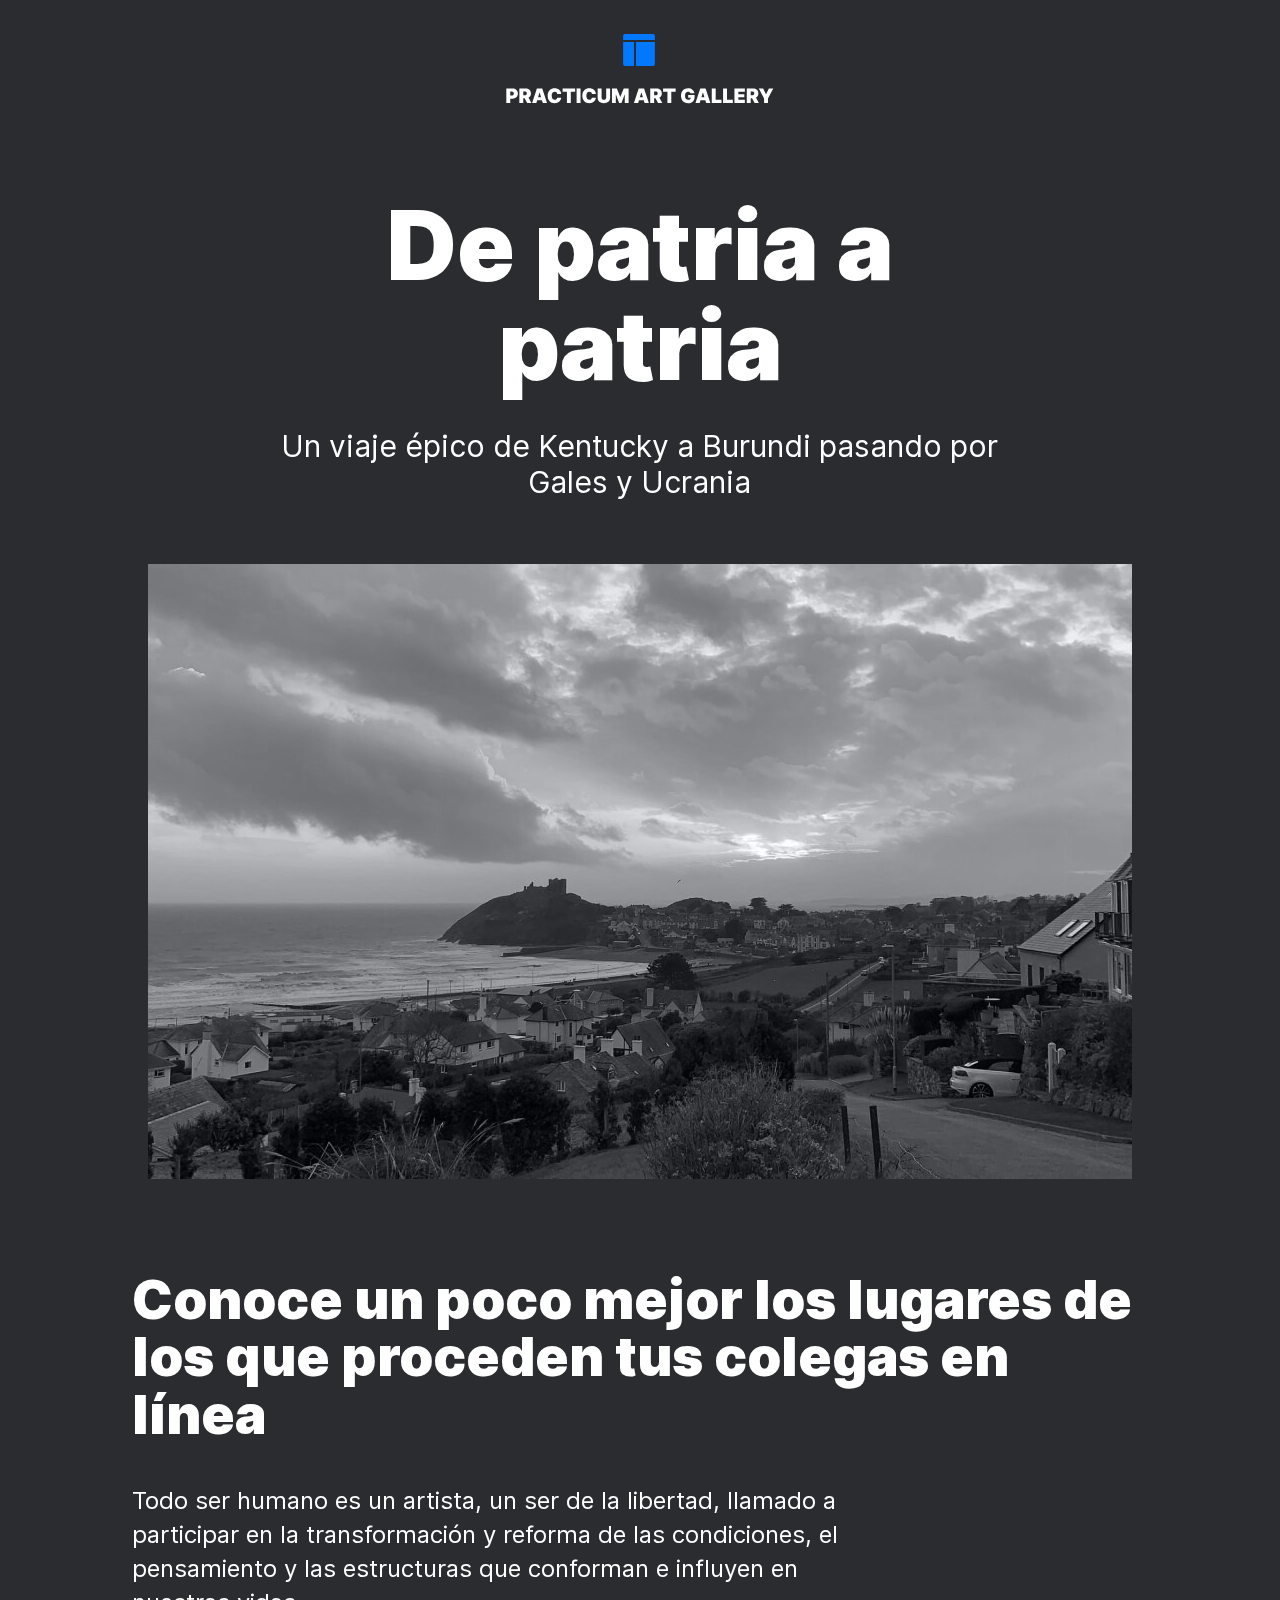
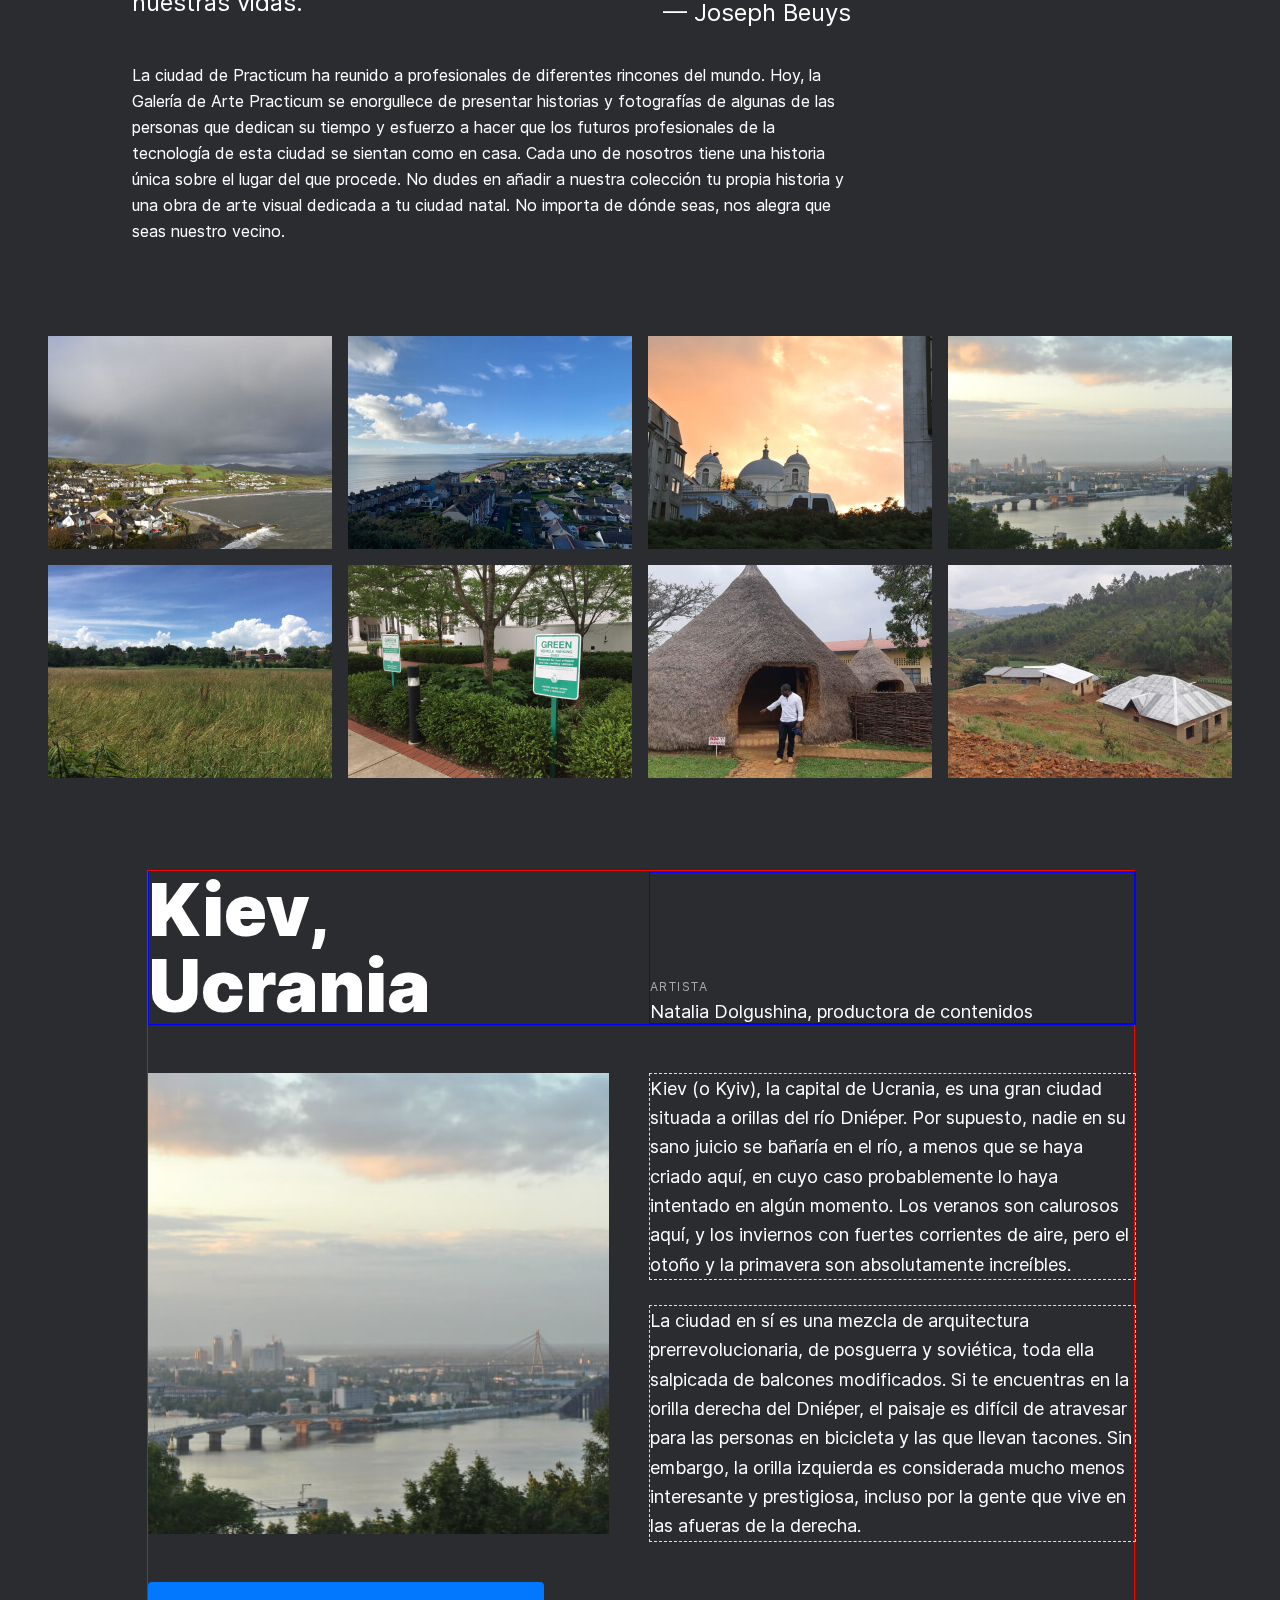
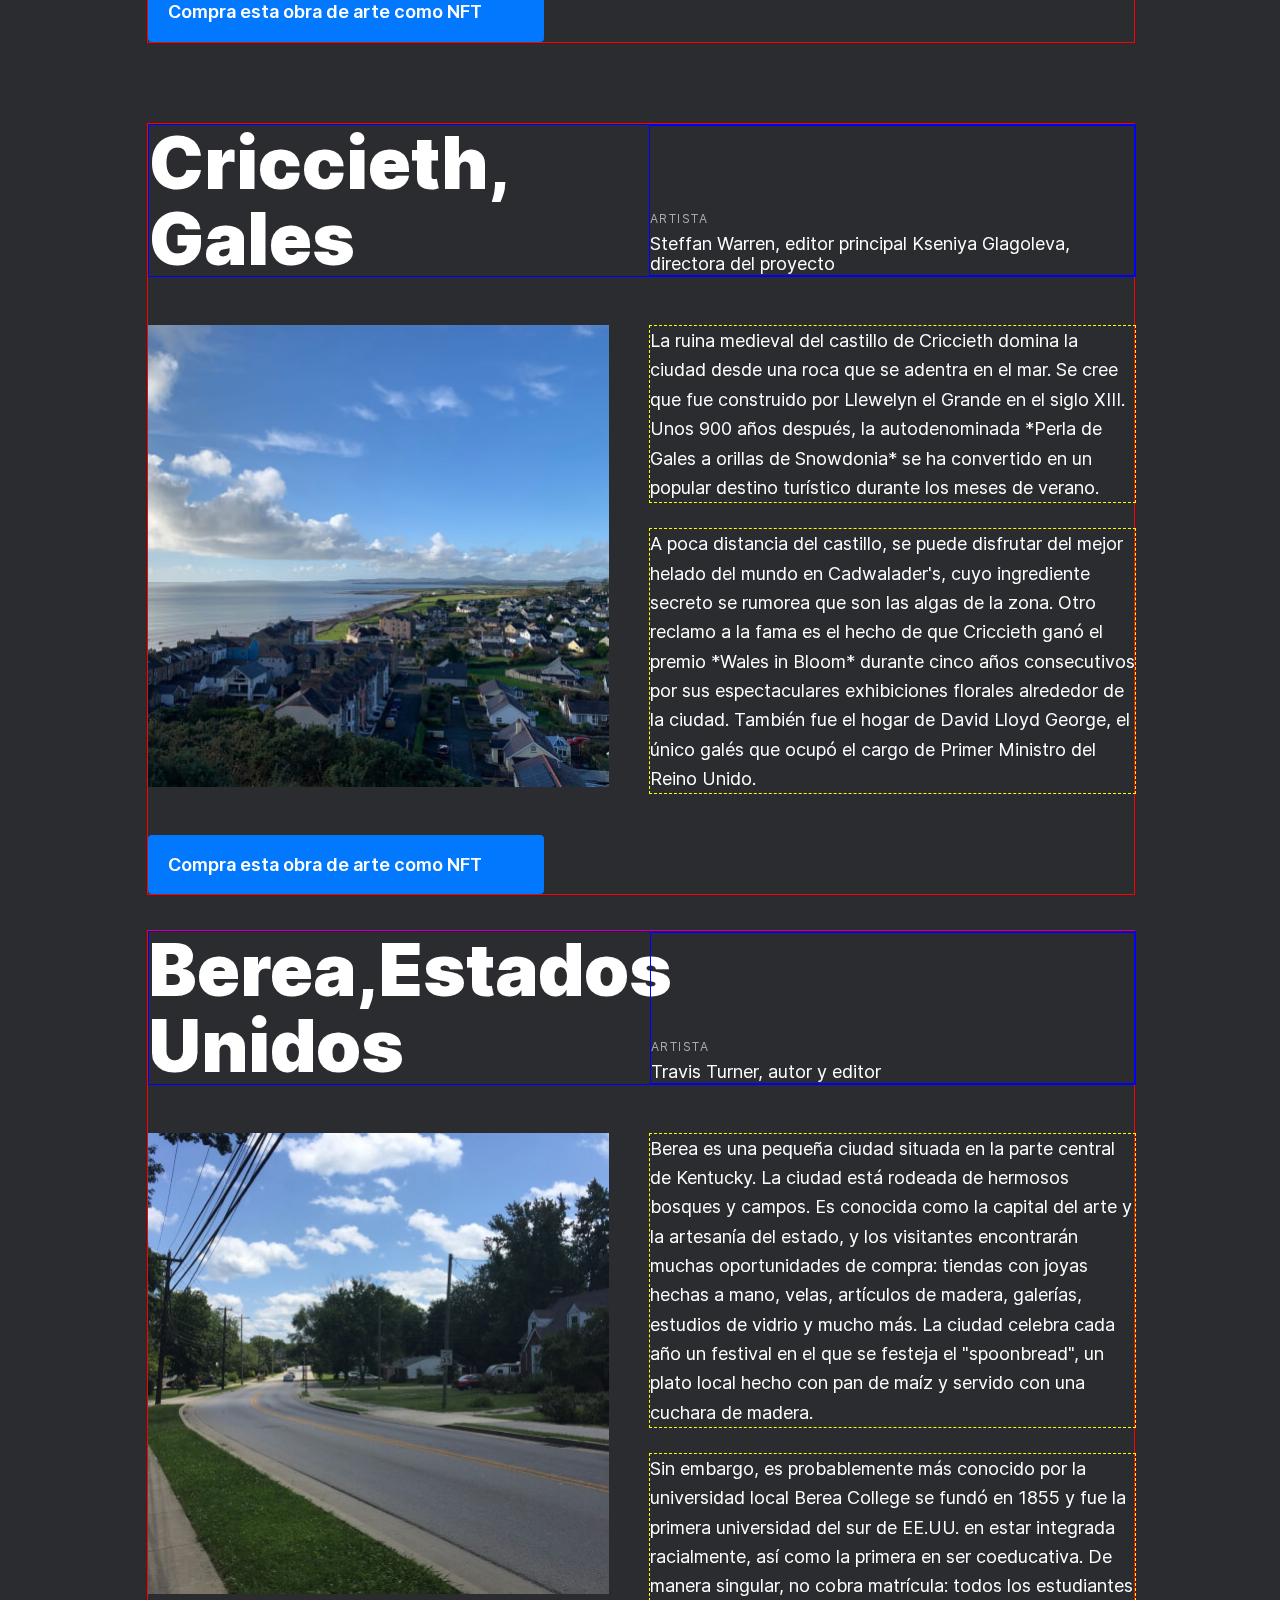
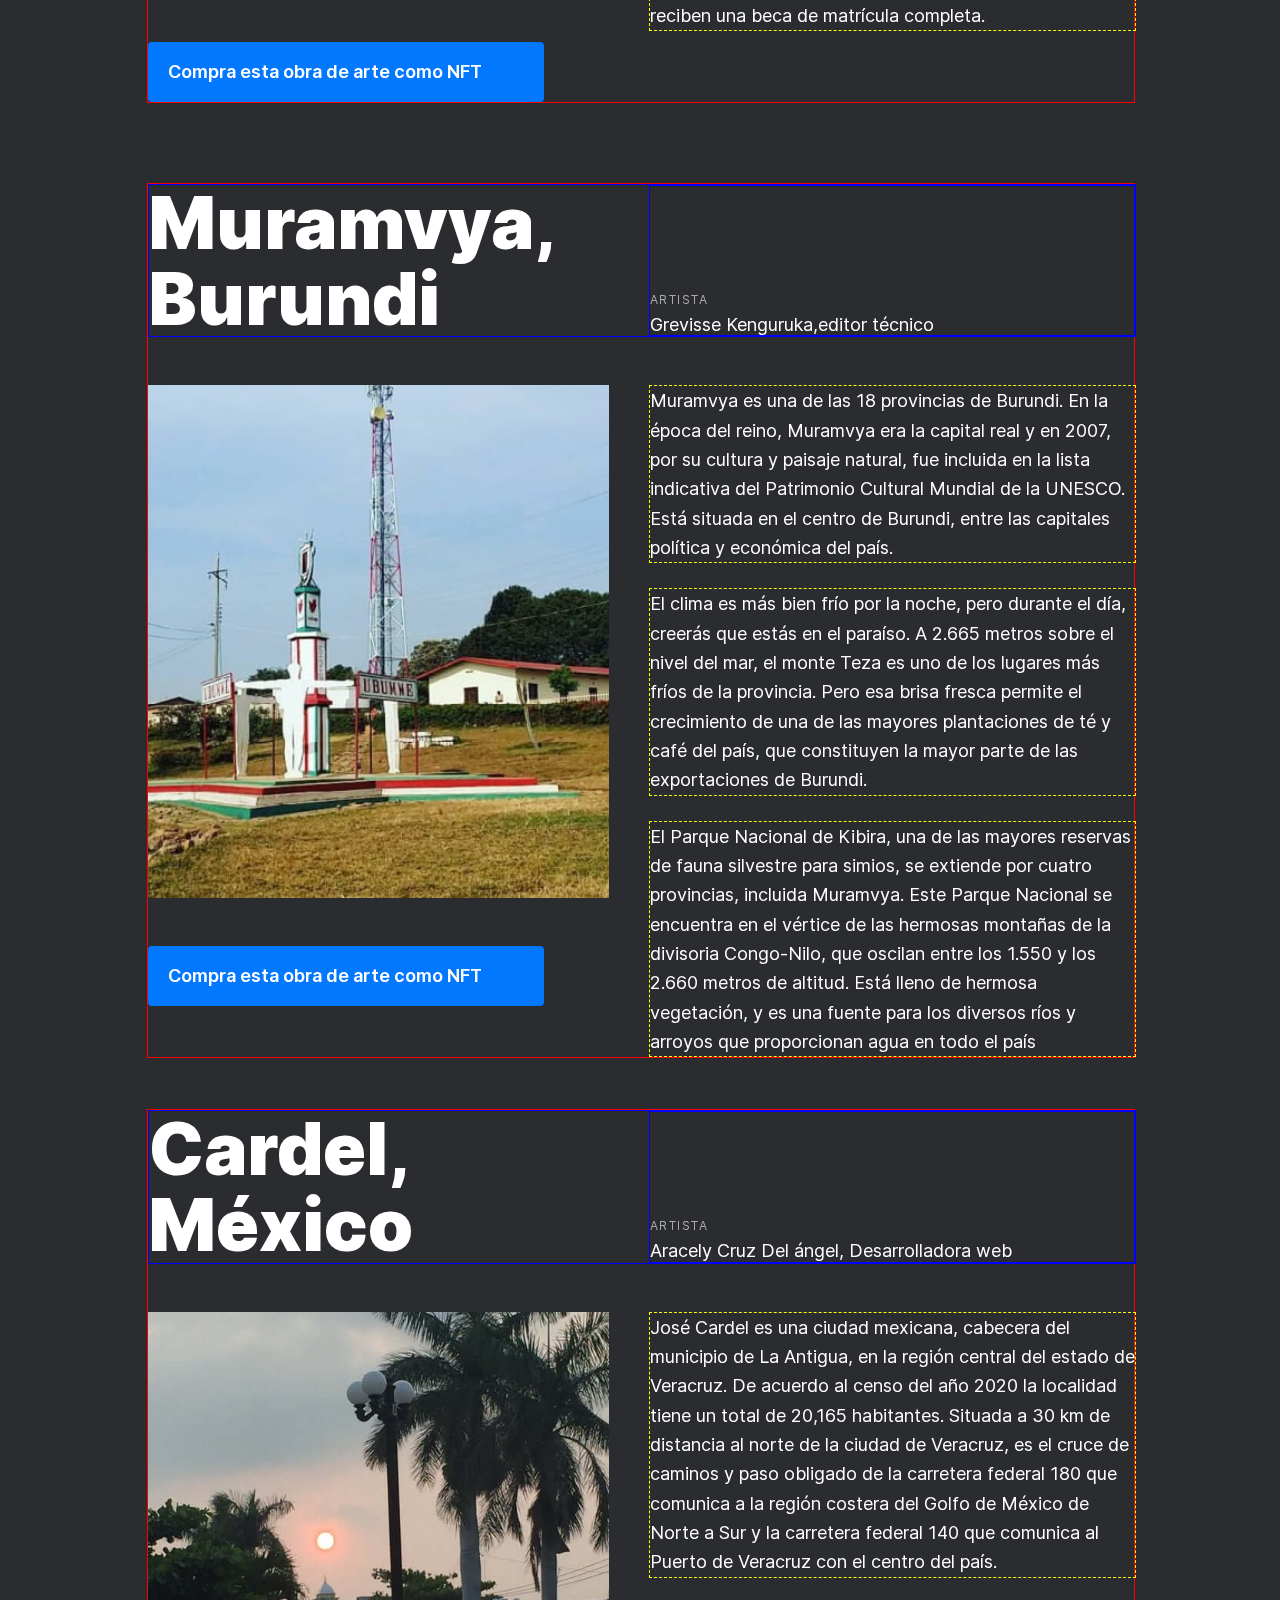
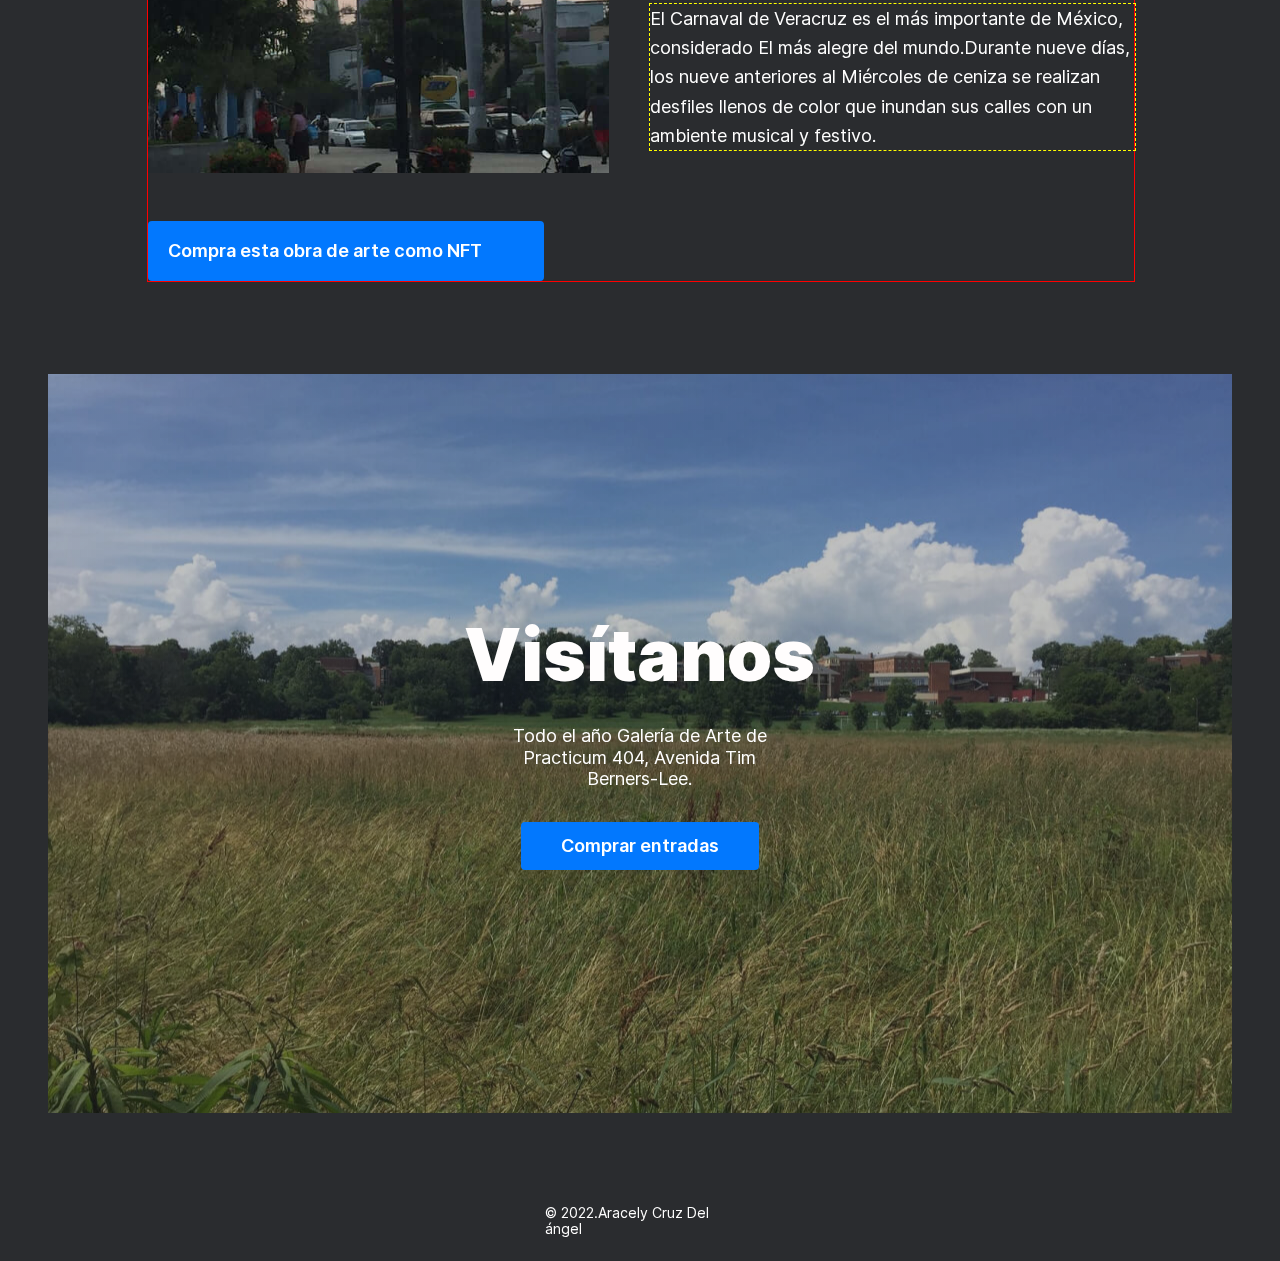
==== commit 28eb2f6a: "bugfix/intro__open-text-athor solucionado" ====
--- a/index.html
+++ b/index.html
@@ -39,6 +39,7 @@
           vidas.
         </p>
         <p class="intro__open-text-author">— Joseph Beuys</p>
+
         <p class="intro__main-text">
           La ciudad de Practicum ha reunido a profesionales de diferentes
           rincones del mundo. Hoy, la Galería de Arte Practicum se enorgullece
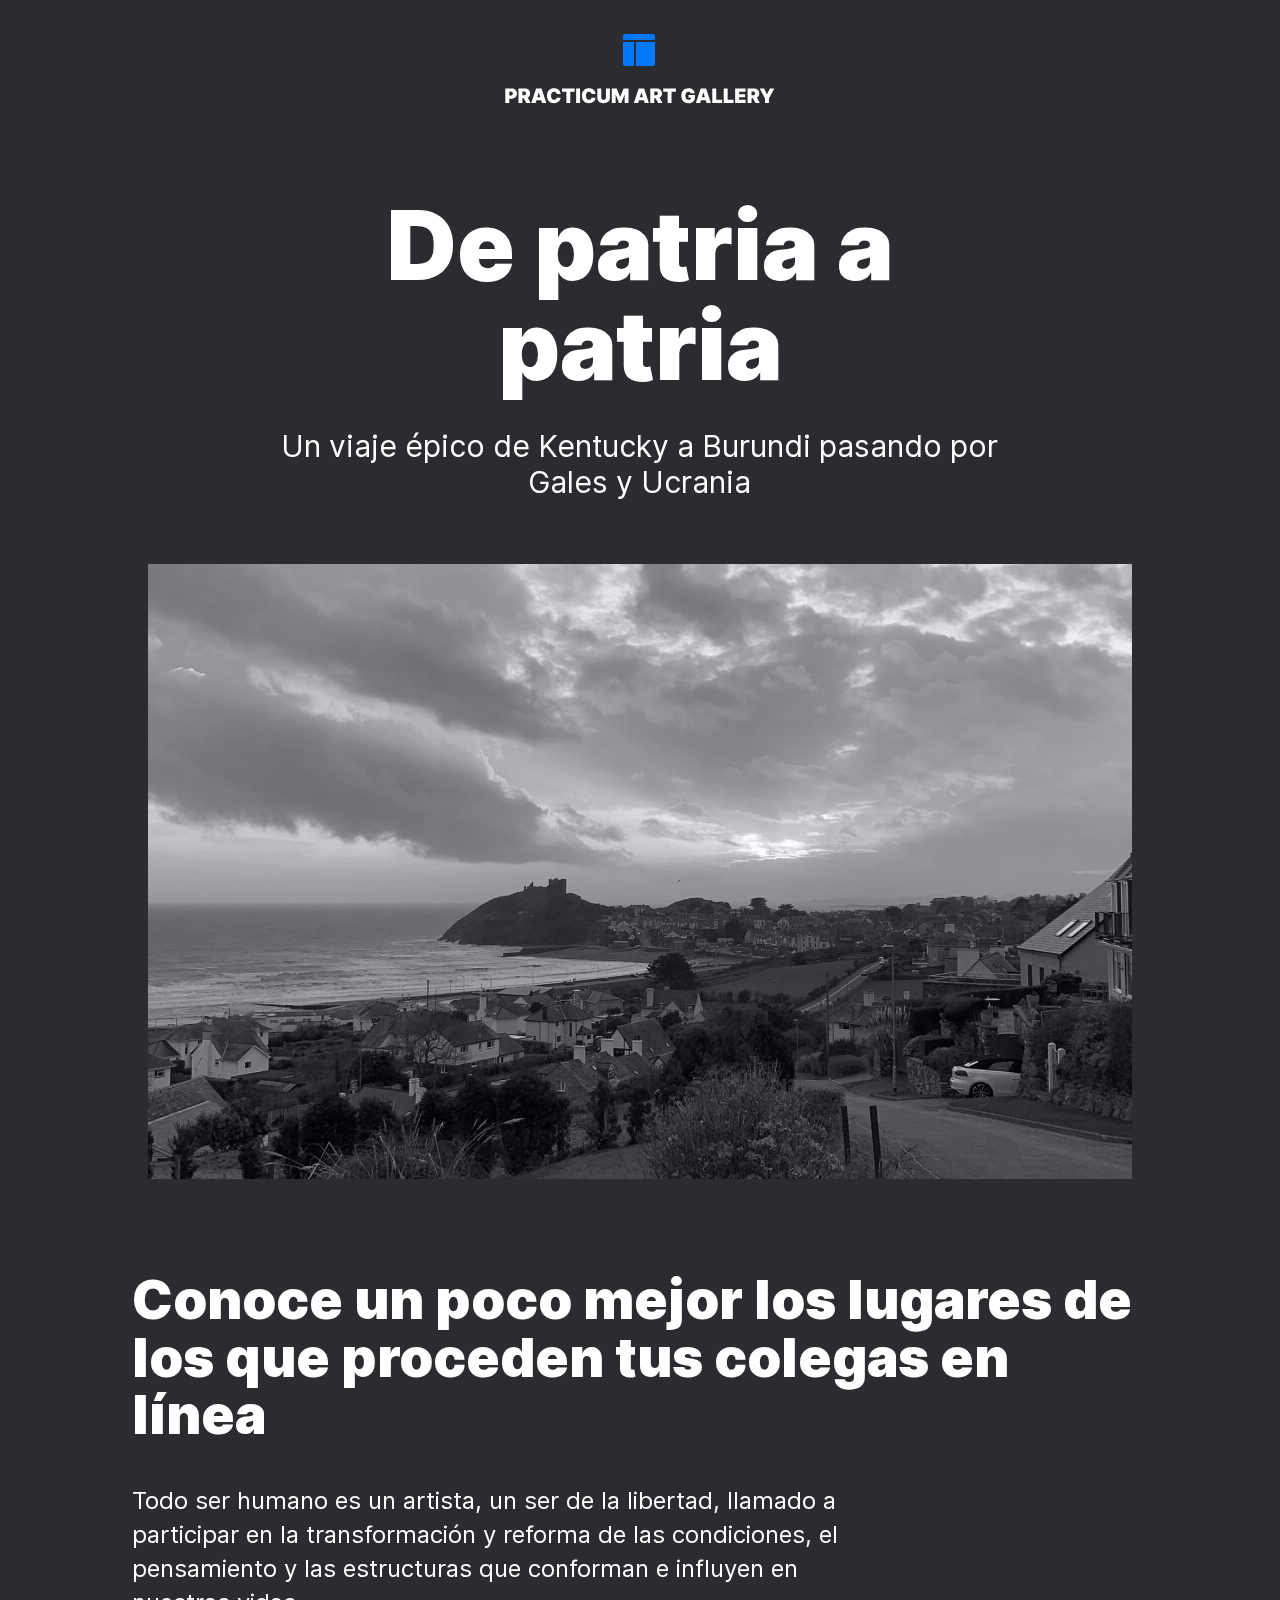
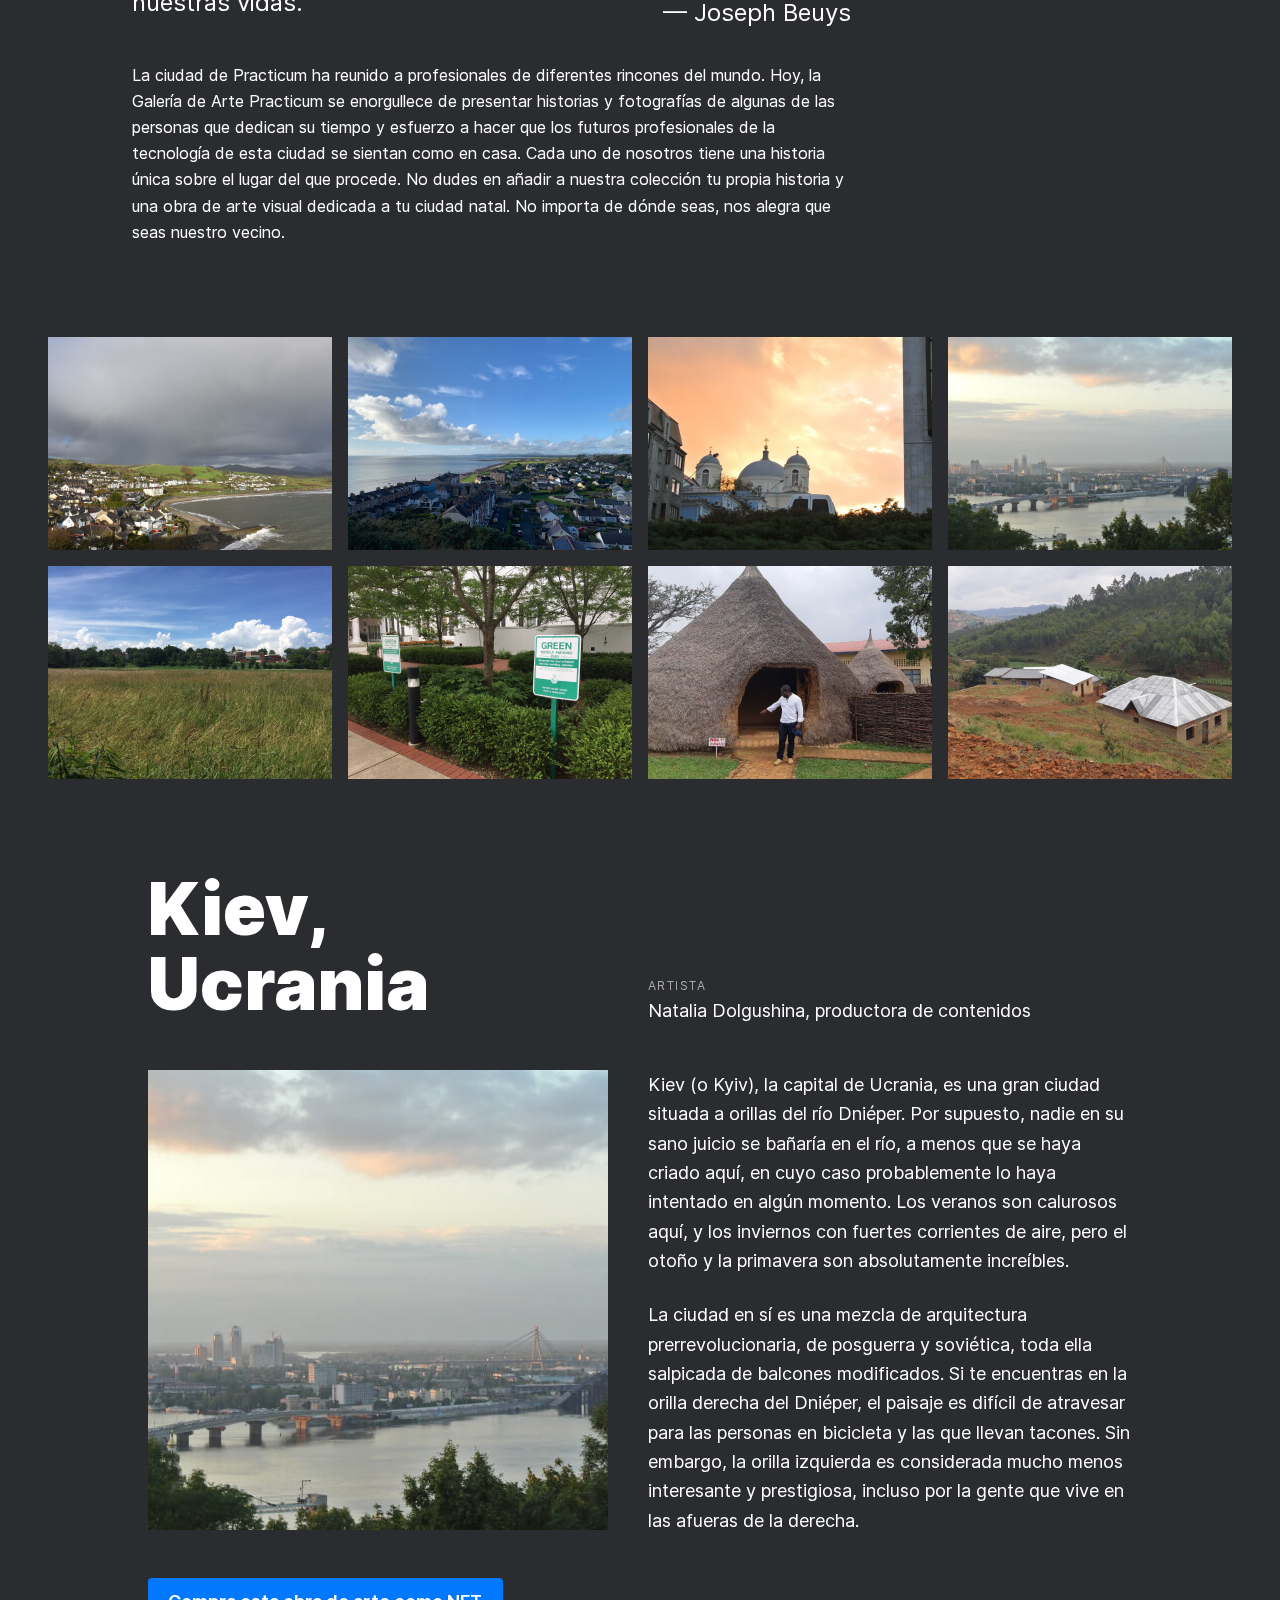
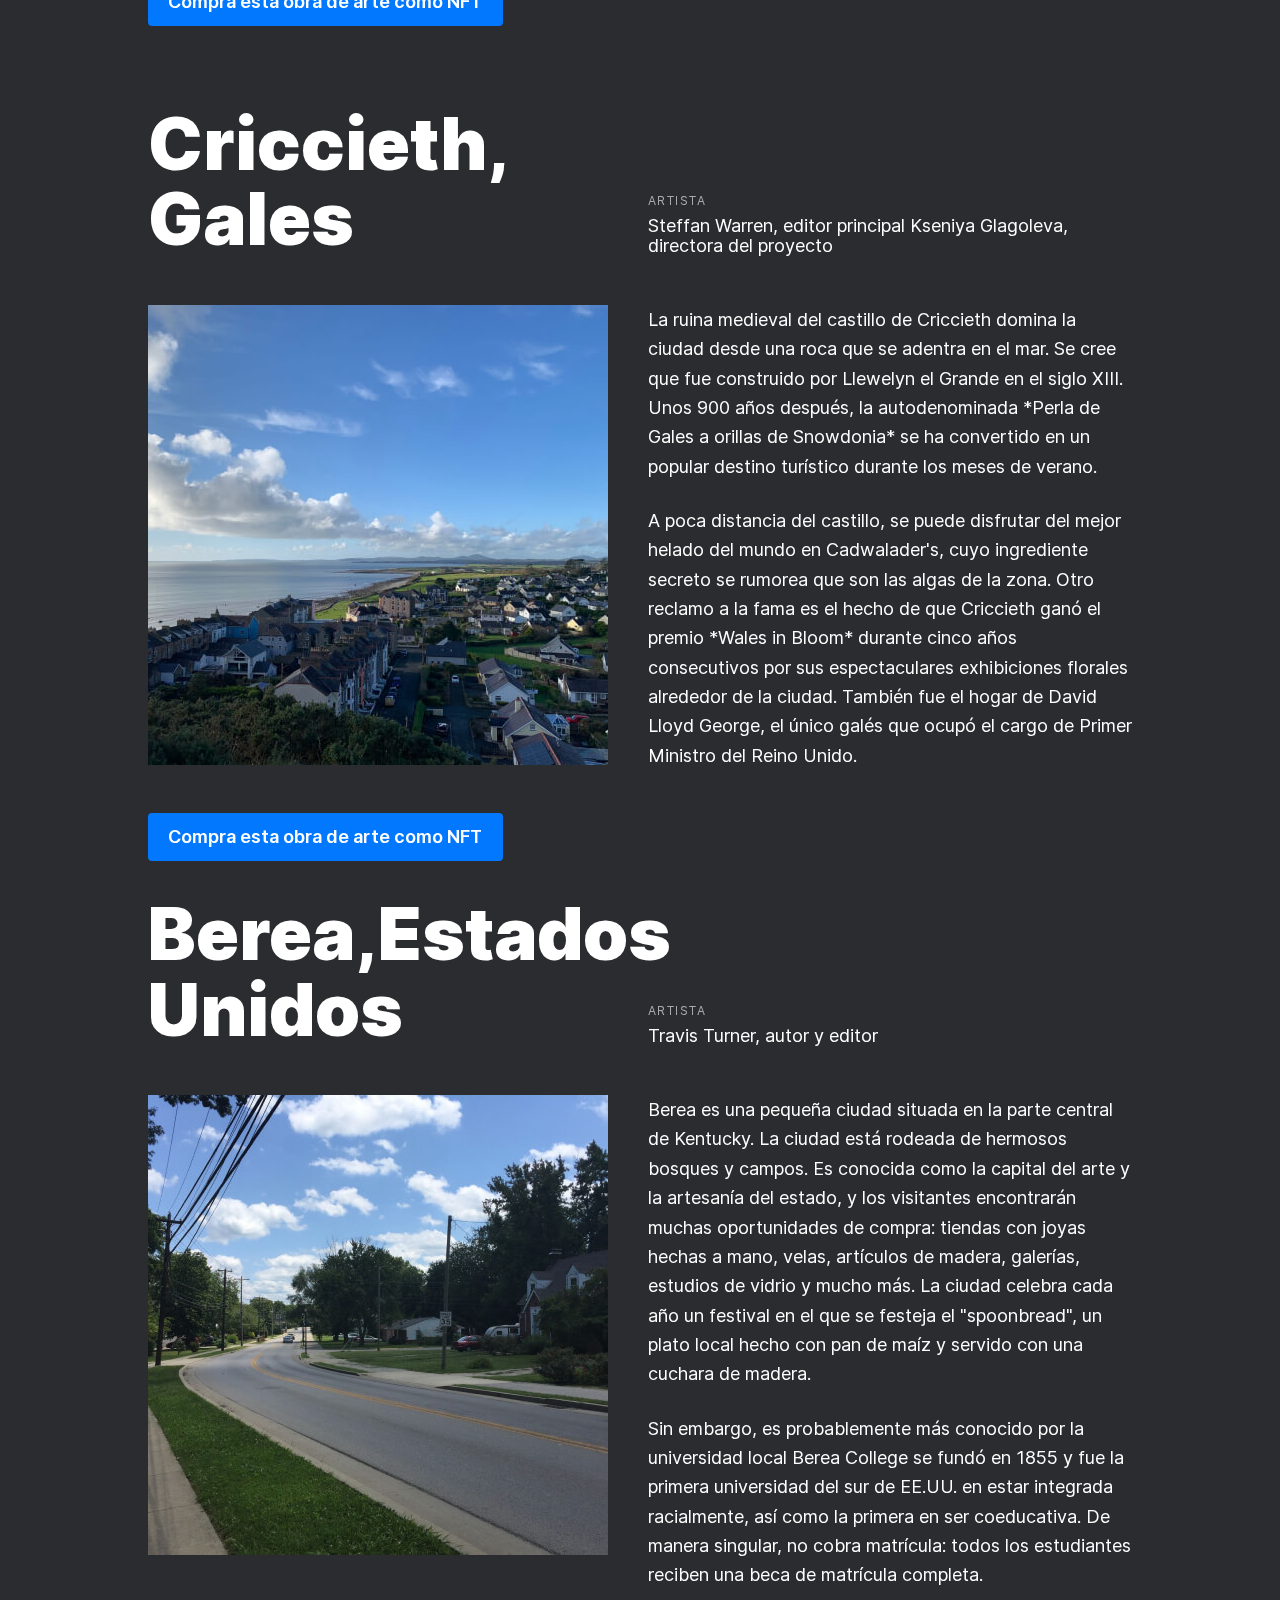
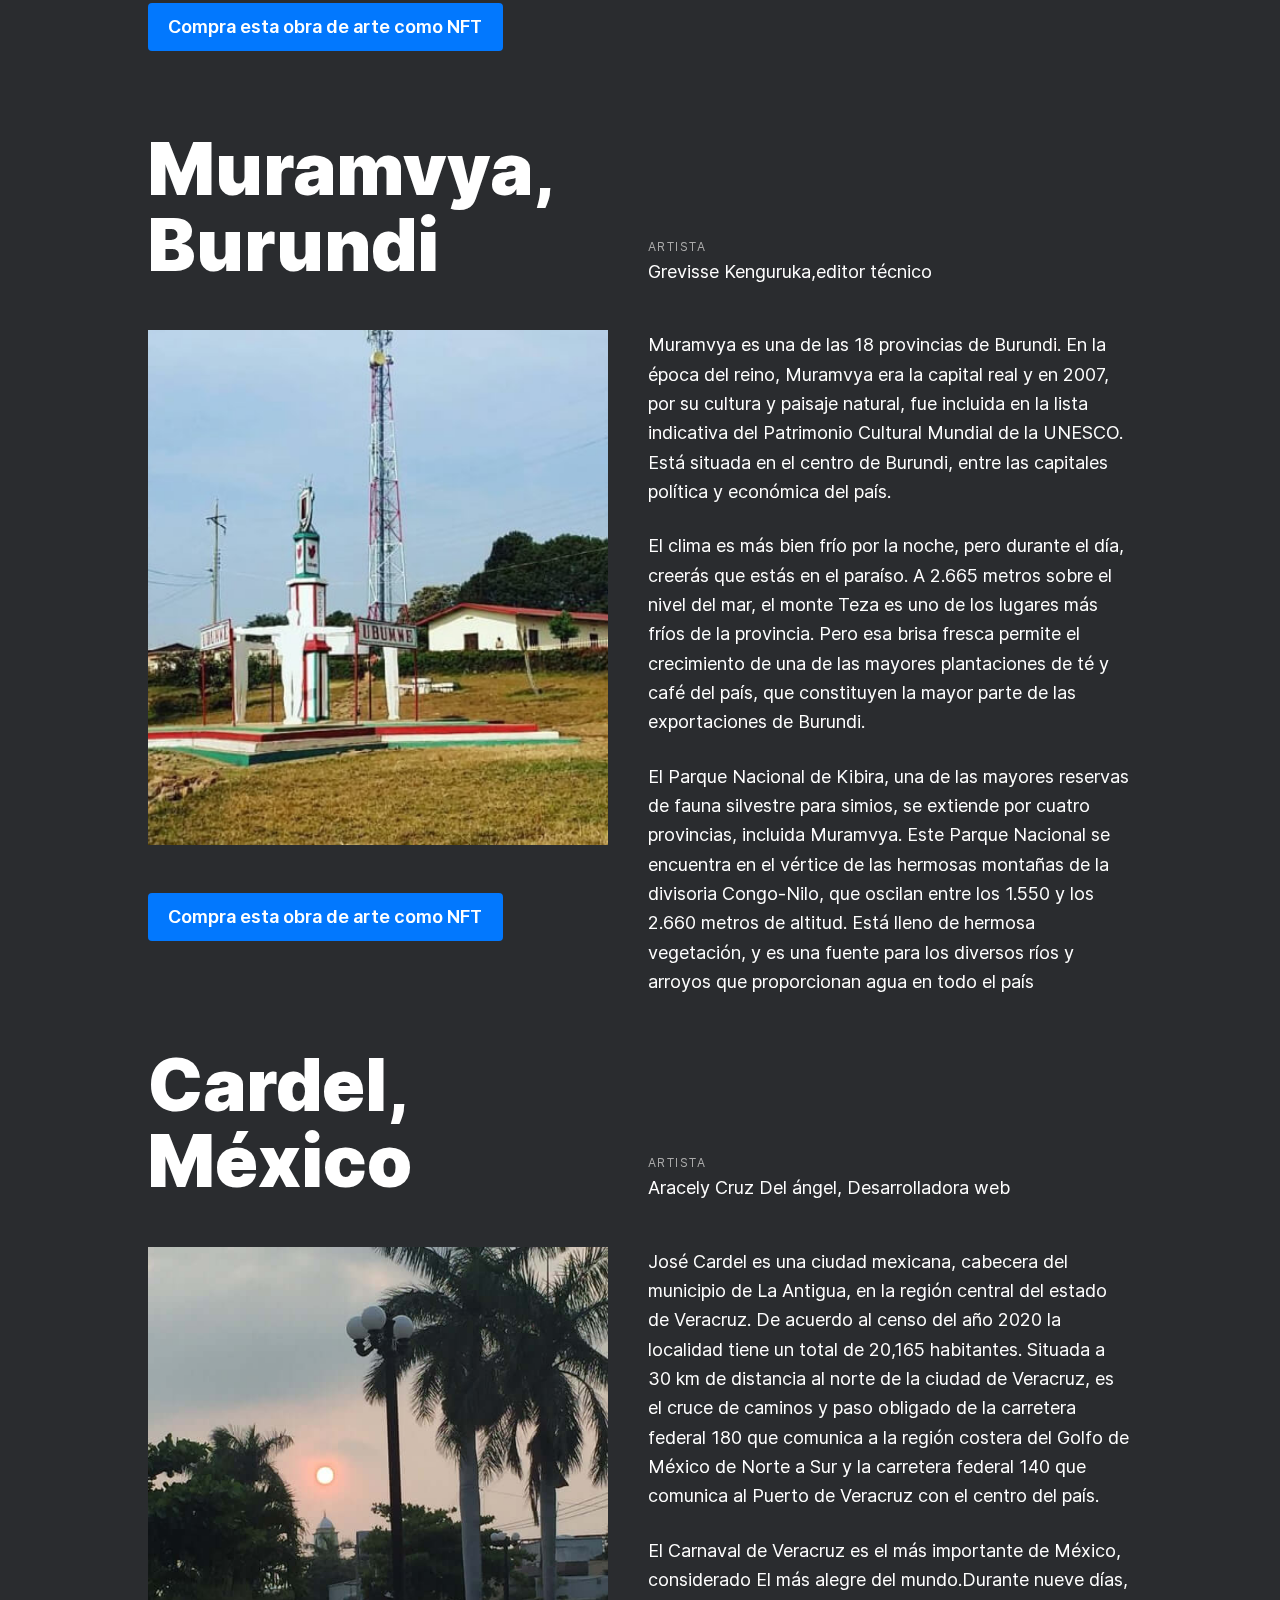
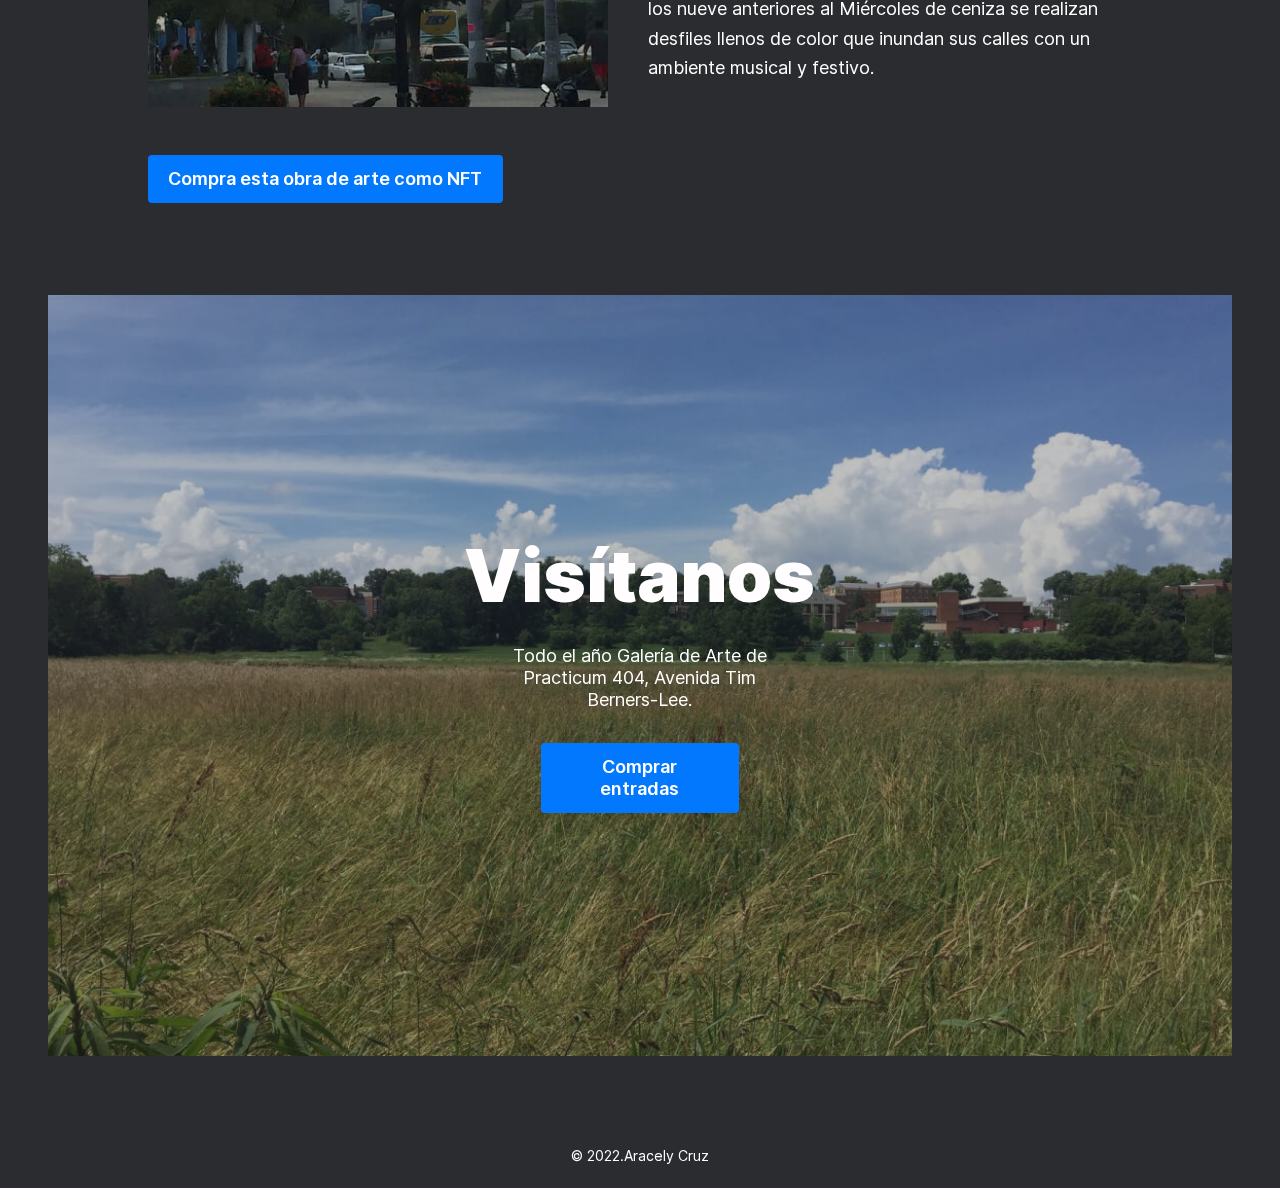
==== commit 0c519728: "footer fixed" ====
--- a/index.html
+++ b/index.html
@@ -6,7 +6,7 @@
     <link rel="stylesheet" href="./pages/index.css" />
     <meta
       name="viewport"
-      content="width=device-width, initial-scale=1.0 , maximum-scale-1"
+      content="width=device-width, height=device-height, initial-scale=1.0"
     />
   </head>
   <body>
@@ -363,7 +363,7 @@
       </div>
 
       <footer class="footer">
-        <p class="footer__copyright">© 2022.Aracely Cruz Del ángel</p>
+        <p class="footer__copyright">© 2022.Aracely Cruz</p>
       </footer>
     </main>
   </body>
